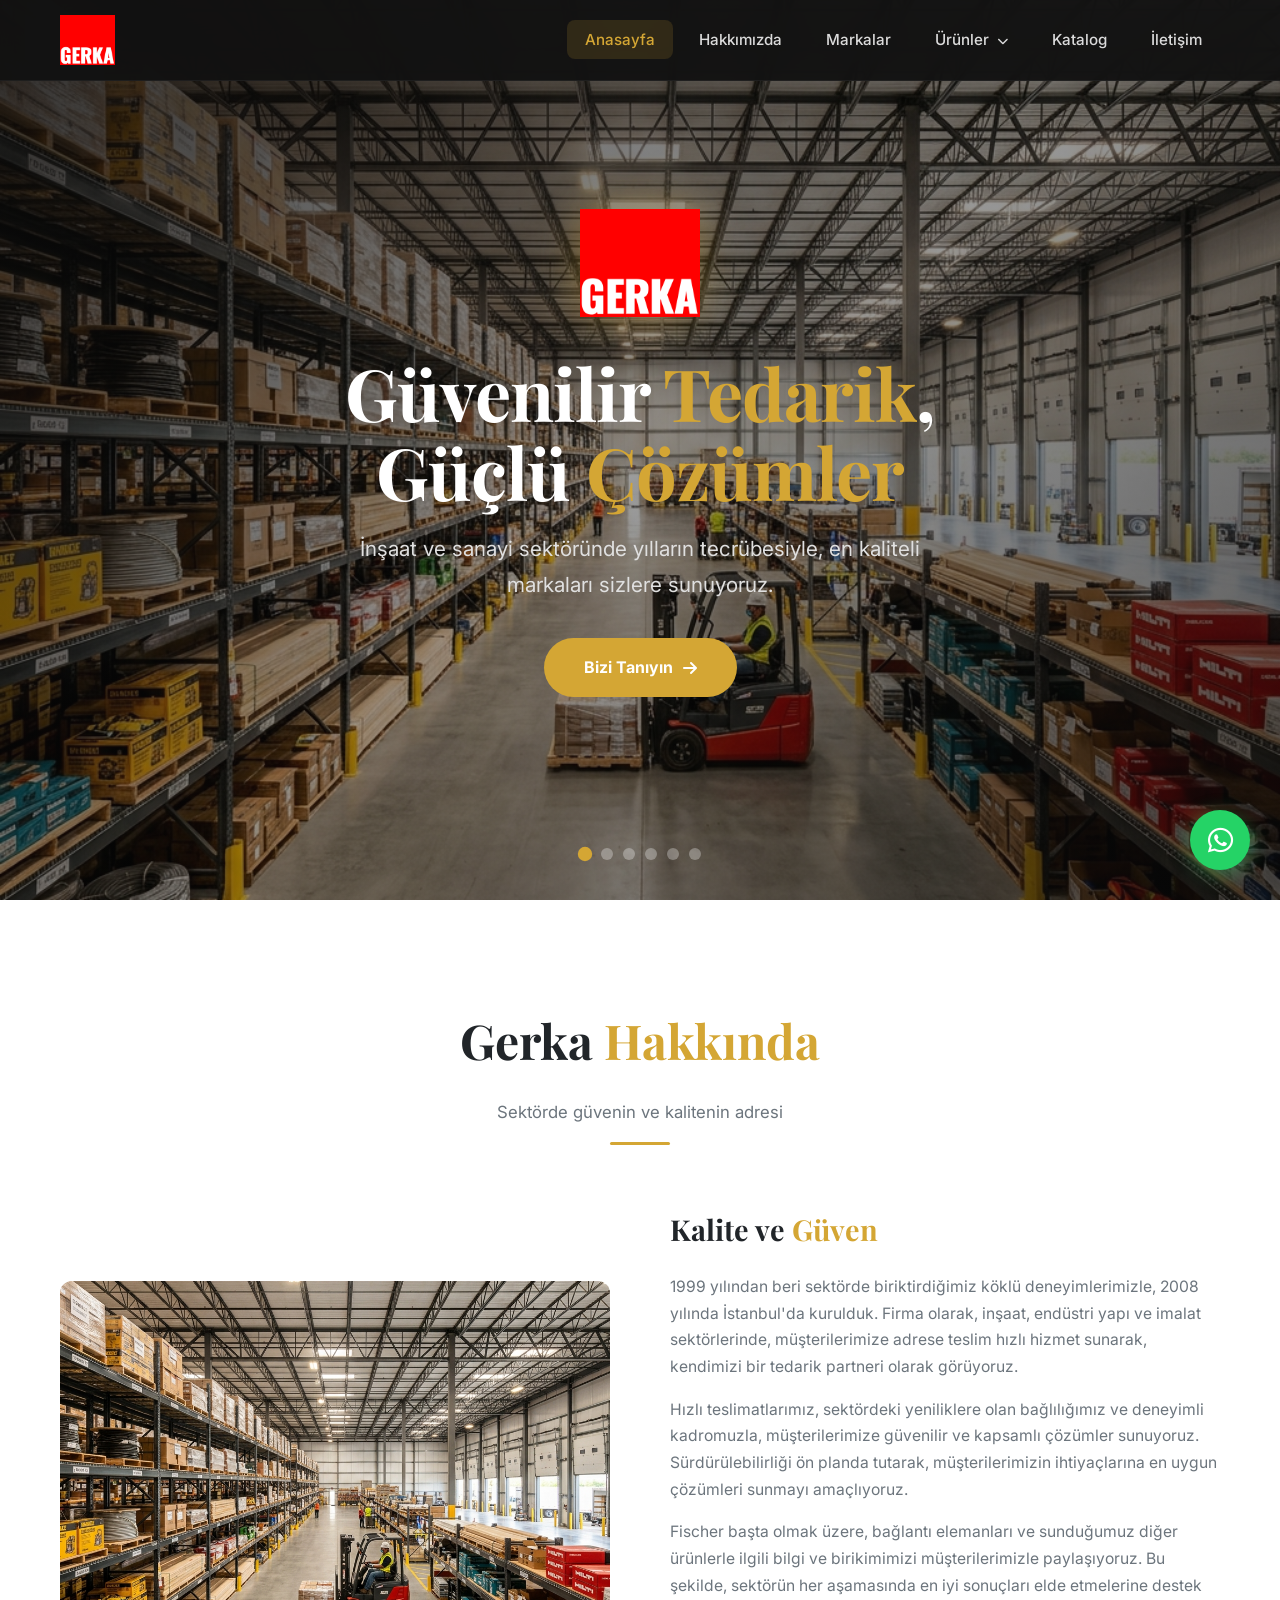
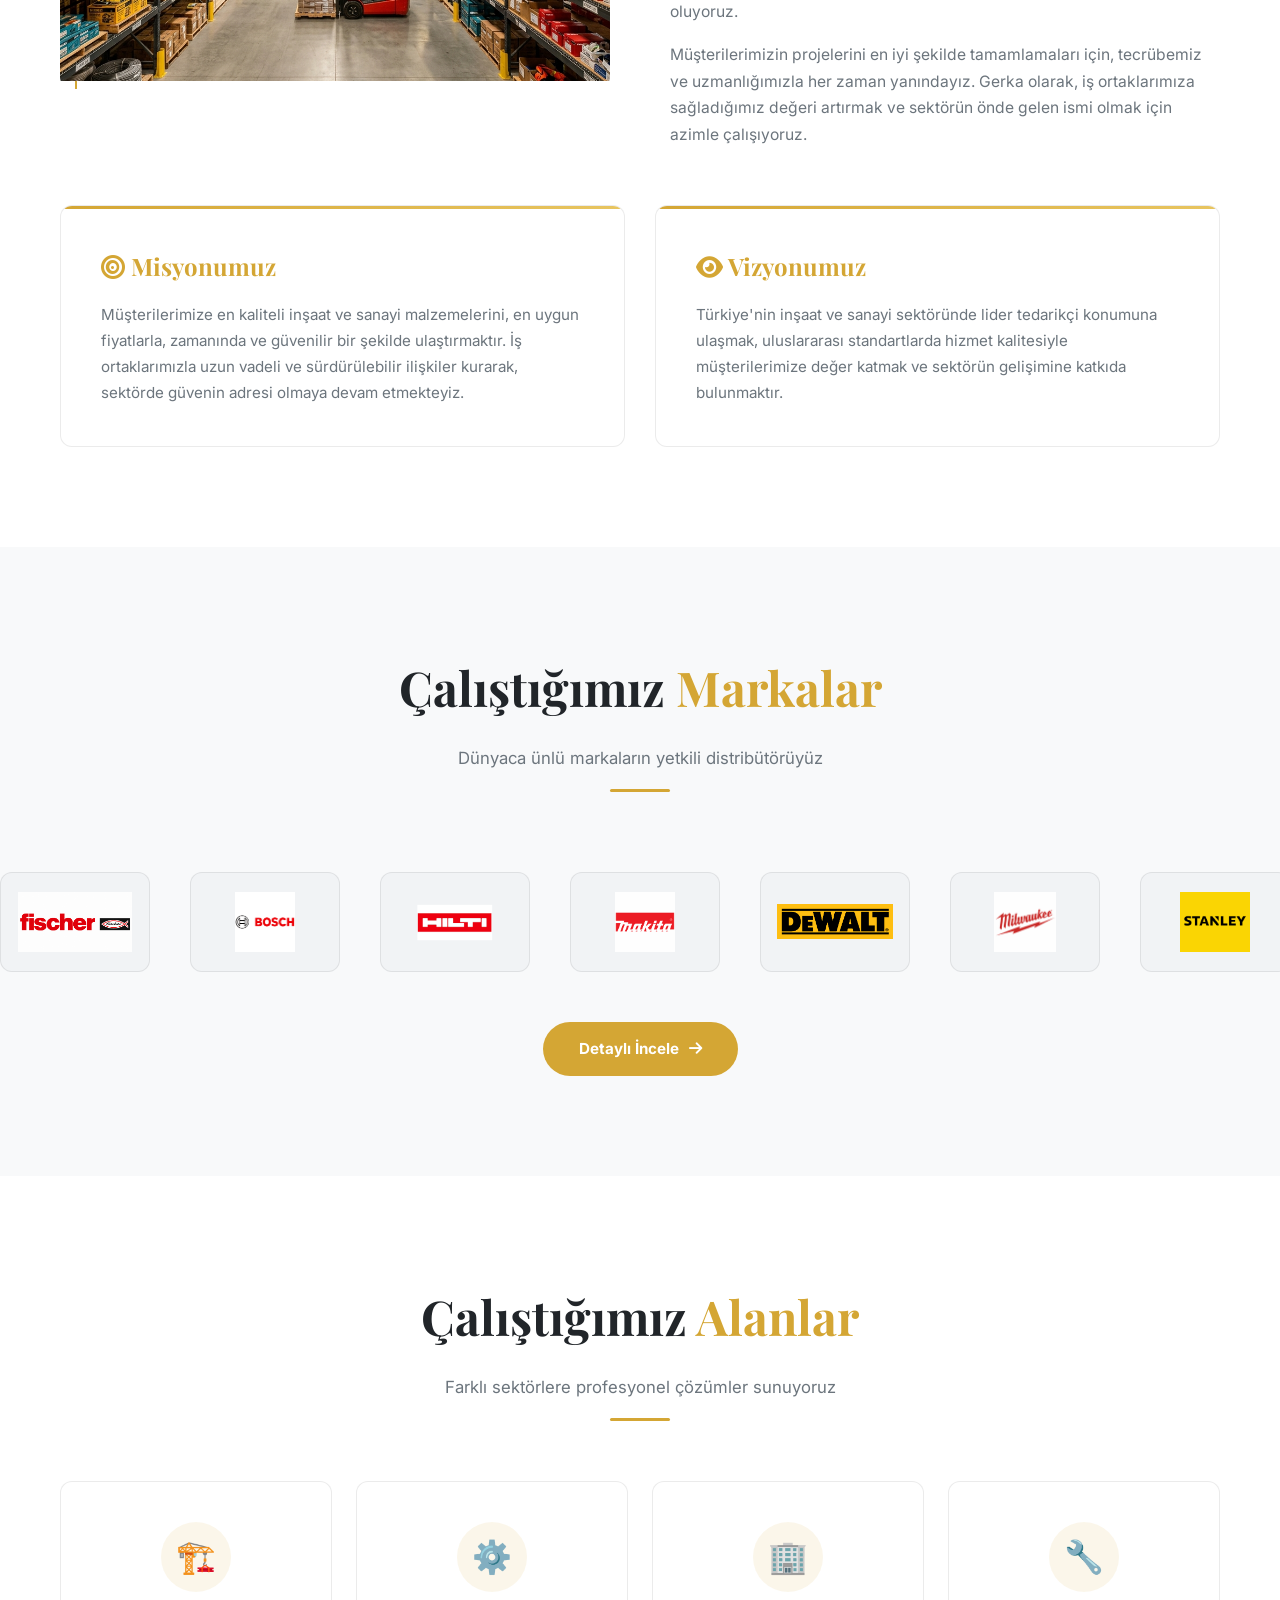
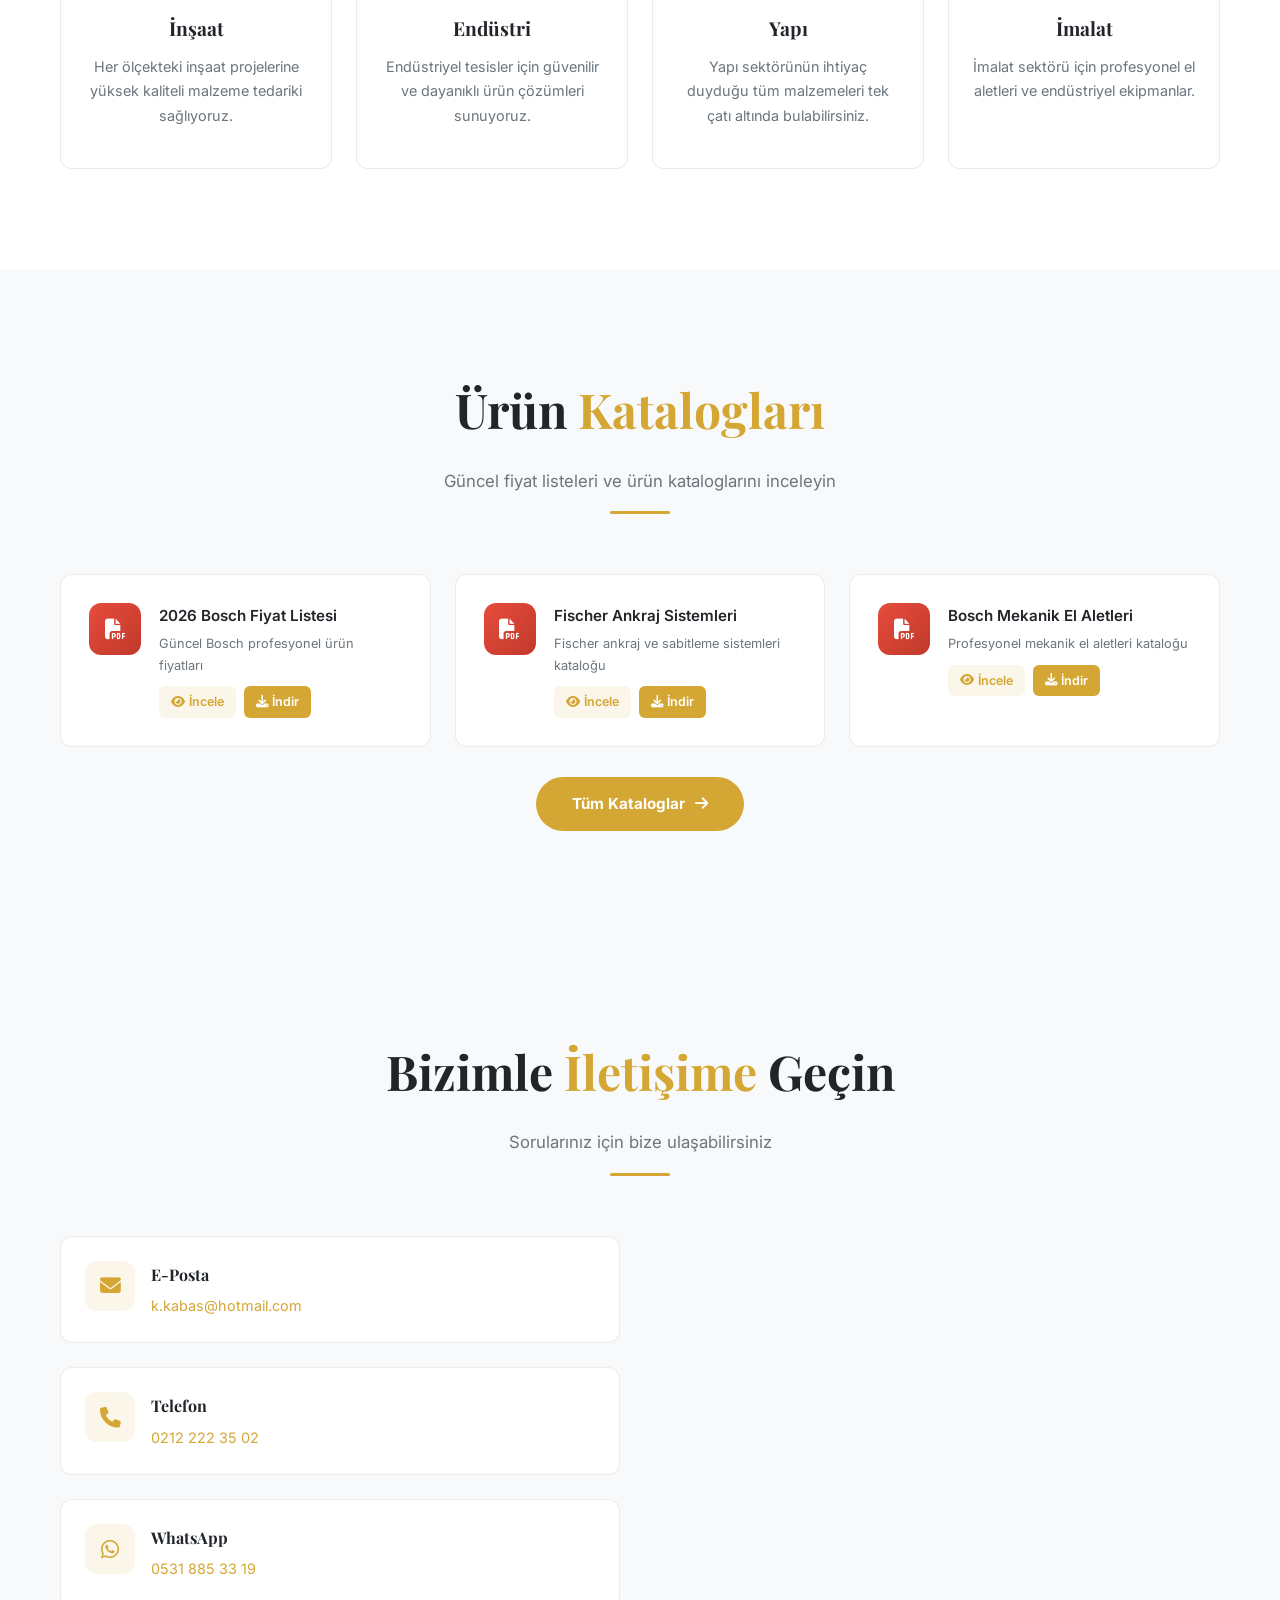
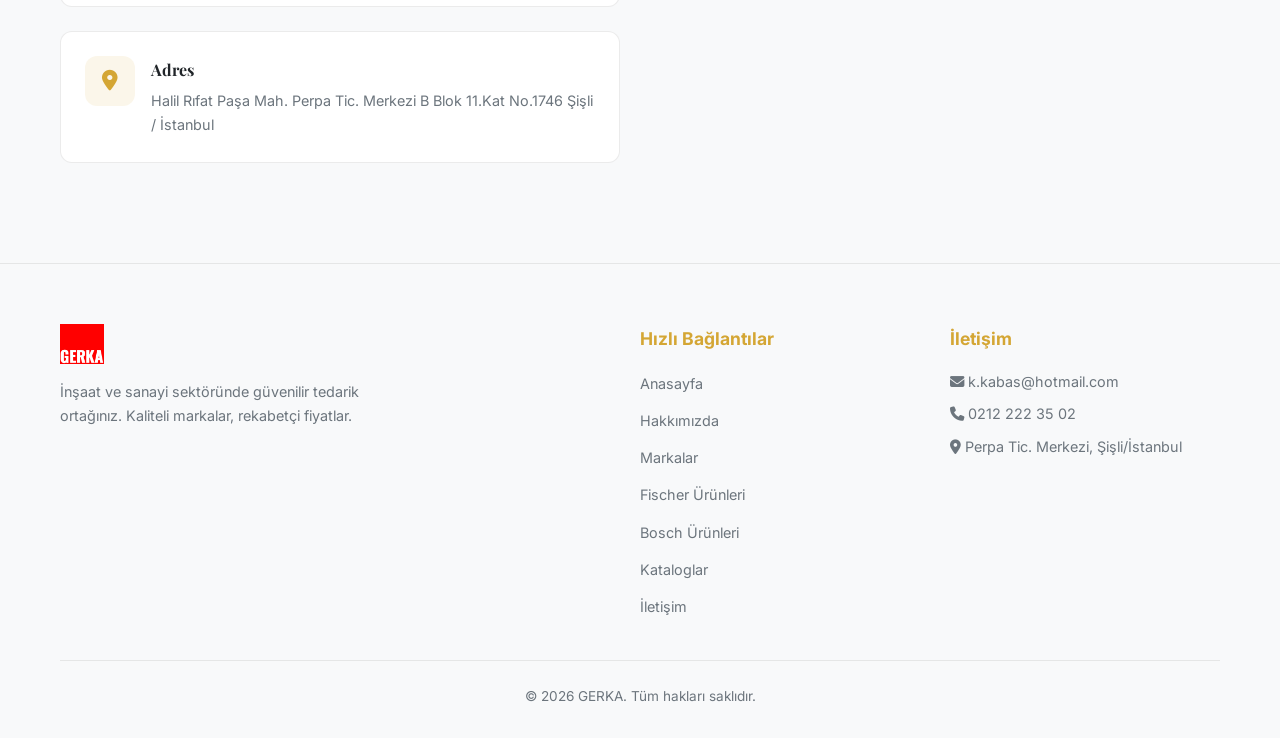
==== index.html @ c0af2229 "Katalog sayfasi, navbar katalog linki, mobil dropdown fix, preloader kirmizi yazi" ====
<!DOCTYPE html>
<html lang="tr">
<head>
  <meta charset="UTF-8">
  <meta name="viewport" content="width=device-width, initial-scale=1.0">
  <meta name="description" content="GERKA - İnşaat ve sanayi sektöründe güvenilir tedarik ve güçlü çözümler. Fischer, Bosch, Hilti ve daha fazla markanın yetkili distribütörü.">
  <meta name="keywords" content="Gerka, inşaat malzemeleri, Fischer, Bosch, endüstriyel ürünler, toptan ticaret, İstanbul">
  <title>GERKA | Güvenilir Tedarik, Güçlü Çözümler</title>
  <link rel="icon" href="img/gerka_logo.png" type="image/png">
  <link rel="apple-touch-icon" href="img/gerka_logo.png">
  <link rel="stylesheet" href="css/style.css">
  <link rel="stylesheet" href="https://cdnjs.cloudflare.com/ajax/libs/font-awesome/6.5.0/css/all.min.css">
  <script>
    if (history.scrollRestoration) {
      history.scrollRestoration = 'manual';
    }
    window.scrollTo(0, 0);
  </script>
</head>
<body>

  <!-- Preloader -->
  <div class="preloader" id="preloader">
    <div class="preloader-content">
      <img src="img/gerka_logo.png" alt="Gerka Logo" class="preloader-logo">
      <div class="preloader-text">Yükleniyor...</div>
      <div class="preloader-spinner"></div>
    </div>
  </div>
  <script>
    if (sessionStorage.getItem('skipPreloader') === 'true') {
      document.getElementById('preloader').style.display = 'none';
      sessionStorage.removeItem('skipPreloader');
    }
  </script>

  <!-- NAVBAR -->
  <nav class="navbar" id="navbar">
    <div class="container">
      <a href="index.html" class="navbar-logo">
        <img src="img/gerka_logo.png" alt="Gerka Logo">
      </a>
      <ul class="nav-links" id="navLinks">
        <li><a href="index.html" class="active">Anasayfa</a></li>
        <li><a href="#hakkimizda">Hakkımızda</a></li>
        <li><a href="markalar.html">Markalar</a></li>
        <li>
          <a href="#urunler">Ürünler <i class="fas fa-chevron-down" style="font-size:0.7rem;margin-left:4px"></i></a>
          <div class="dropdown-menu">
            <a href="fischer.html"><i class="fas fa-anchor"></i> Fischer Ürünleri</a>
            <a href="bosch.html"><i class="fas fa-tools"></i> Bosch Ürünleri</a>
          </div>
        </li>
        <li><a href="katalog.html">Katalog</a></li>
        <li><a href="#iletisim">İletişim</a></li>
      </ul>
      <div class="menu-toggle" id="menuToggle">
        <span></span><span></span><span></span>
      </div>
    </div>
  </nav>

  <!-- HERO SLIDER -->
  <section class="hero" id="hero">
    <div class="hero-slide active">
      <img src="img/anasayfa/anasayfa_1.png" alt="Gerka">
      <div class="hero-overlay"></div>
    </div>
    <div class="hero-slide">
      <img src="img/anasayfa/anasayfa_2.png" alt="Gerka">
      <div class="hero-overlay"></div>
    </div>
    <div class="hero-slide">
      <img src="img/anasayfa/anasayfa_3.png" alt="Gerka">
      <div class="hero-overlay"></div>
    </div>
    <div class="hero-slide">
      <img src="img/anasayfa/anasayfa_4.jpg" alt="Gerka">
      <div class="hero-overlay"></div>
    </div>
    <div class="hero-slide">
      <img src="img/anasayfa/anasayda_5.png" alt="Gerka">
      <div class="hero-overlay"></div>
    </div>
    <div class="hero-slide">
      <img src="img/anasayfa/anasayfa_6.jpg" alt="Gerka">
      <div class="hero-overlay"></div>
    </div>
    <div class="hero-content">
      <img src="img/gerka_logo.png" alt="Gerka Logo" class="hero-logo">
      <h1>Güvenilir <span>Tedarik</span>,<br>Güçlü <span>Çözümler</span></h1>
      <p>İnşaat ve sanayi sektöründe yılların tecrübesiyle, en kaliteli markaları sizlere sunuyoruz.</p>
      <a href="#hakkimizda" class="hero-btn">Bizi Tanıyın <i class="fas fa-arrow-right"></i></a>
    </div>
    <div class="hero-indicators">
      <span class="active" data-slide="0"></span>
      <span data-slide="1"></span>
      <span data-slide="2"></span>
      <span data-slide="3"></span>
      <span data-slide="4"></span>
      <span data-slide="5"></span>
    </div>
  </section>

  <!-- HAKKIMIZDA -->
  <section class="section" id="hakkimizda">
    <div class="container">
      <div class="section-header fade-in">
        <h2>Gerka <span>Hakkında</span></h2>
        <p>Sektörde güvenin ve kalitenin adresi</p>
        <div class="section-line"></div>
      </div>
      <div class="about-grid">
        <div class="about-img fade-in">
          <img src="img/anasayfa/anasayfa_1.png" alt="Gerka Hakkında">
        </div>
        <div class="about-text fade-in">
          <h3>Kalite ve <span>Güven</span></h3>
          <p>1999 yılından beri sektörde biriktirdiğimiz köklü deneyimlerimizle, 2008 yılında İstanbul'da kurulduk. Firma olarak, inşaat, endüstri yapı ve imalat sektörlerinde, müşterilerimize adrese teslim hızlı hizmet sunarak, kendimizi bir tedarik partneri olarak görüyoruz.</p>
          <p>Hızlı teslimatlarımız, sektördeki yeniliklere olan bağlılığımız ve deneyimli kadromuzla, müşterilerimize güvenilir ve kapsamlı çözümler sunuyoruz. Sürdürülebilirliği ön planda tutarak, müşterilerimizin ihtiyaçlarına en uygun çözümleri sunmayı amaçlıyoruz.</p>
          <p>Fischer başta olmak üzere, bağlantı elemanları ve sunduğumuz diğer ürünlerle ilgili bilgi ve birikimimizi müşterilerimizle paylaşıyoruz. Bu şekilde, sektörün her aşamasında en iyi sonuçları elde etmelerine destek oluyoruz.</p>
          <p>Müşterilerimizin projelerini en iyi şekilde tamamlamaları için, tecrübemiz ve uzmanlığımızla her zaman yanındayız. Gerka olarak, iş ortaklarımıza sağladığımız değeri artırmak ve sektörün önde gelen ismi olmak için azimle çalışıyoruz.</p>
        </div>
      </div>


      <!-- MİSYON VİZYON -->
      <div class="mv-grid">
        <div class="mv-card fade-in">
          <h3><i class="fas fa-bullseye"></i> Misyonumuz</h3>
          <p>Müşterilerimize en kaliteli inşaat ve sanayi malzemelerini, en uygun fiyatlarla, zamanında ve güvenilir bir şekilde ulaştırmaktır. İş ortaklarımızla uzun vadeli ve sürdürülebilir ilişkiler kurarak, sektörde güvenin adresi olmaya devam etmekteyiz.</p>
        </div>
        <div class="mv-card fade-in">
          <h3><i class="fas fa-eye"></i> Vizyonumuz</h3>
          <p>Türkiye'nin inşaat ve sanayi sektöründe lider tedarikçi konumuna ulaşmak, uluslararası standartlarda hizmet kalitesiyle müşterilerimize değer katmak ve sektörün gelişimine katkıda bulunmaktır.</p>
        </div>
      </div>
    </div>
  </section>

  <!-- MARKALAR -->
  <section class="section brands-section" id="markalar">
    <div class="container">
      <div class="section-header fade-in">
        <h2>Çalıştığımız <span>Markalar</span></h2>
        <p>Dünyaca ünlü markaların yetkili distribütörüyüz</p>
        <div class="section-line"></div>
      </div>
    </div>
    <div class="brands-track-wrapper">
      <div class="brands-track" id="brandsTrack">
        <!-- Logos duplicated for infinite scroll -->
        <div class="brand-item"><img src="img/markalar/Fischer.png" alt="Fischer"></div>
        <div class="brand-item"><img src="img/markalar/bosch.png" alt="Bosch"></div>
        <div class="brand-item"><img src="img/markalar/Hıltı.png" alt="Hilti"></div>
        <div class="brand-item"><img src="img/markalar/Makita.png" alt="Makita"></div>
        <div class="brand-item"><img src="img/markalar/Dewalt.png" alt="DeWalt"></div>
        <div class="brand-item"><img src="img/markalar/Milwaukee.png" alt="Milwaukee"></div>
        <div class="brand-item"><img src="img/markalar/Stanley.png" alt="Stanley"></div>
        <div class="brand-item"><img src="img/markalar/3M.png" alt="3M"></div>
        <div class="brand-item"><img src="img/markalar/Sika.png" alt="Sika"></div>
        <div class="brand-item"><img src="img/markalar/Magmaweld.png" alt="Magmaweld"></div>
        <div class="brand-item"><img src="img/markalar/Izeltas.png" alt="İzeltaş"></div>
        <div class="brand-item"><img src="img/markalar/karbosan.png" alt="Karbosan"></div>
        <div class="brand-item"><img src="img/markalar/akçalı.png" alt="Akçalı"></div>
        <div class="brand-item"><img src="img/markalar/beybi.png" alt="Beybi"></div>
        <div class="brand-item"><img src="img/markalar/askaynak.jpg" alt="Askaynak"></div>
        <div class="brand-item"><img src="img/markalar/geka.png" alt="Geka"></div>
        <div class="brand-item"><img src="img/markalar/Unı-t.png" alt="Uni-T"></div>
        <!-- Duplicate for seamless loop -->
        <div class="brand-item"><img src="img/markalar/Fischer.png" alt="Fischer"></div>
        <div class="brand-item"><img src="img/markalar/bosch.png" alt="Bosch"></div>
        <div class="brand-item"><img src="img/markalar/Hıltı.png" alt="Hilti"></div>
        <div class="brand-item"><img src="img/markalar/Makita.png" alt="Makita"></div>
        <div class="brand-item"><img src="img/markalar/Dewalt.png" alt="DeWalt"></div>
        <div class="brand-item"><img src="img/markalar/Milwaukee.png" alt="Milwaukee"></div>
        <div class="brand-item"><img src="img/markalar/Stanley.png" alt="Stanley"></div>
        <div class="brand-item"><img src="img/markalar/3M.png" alt="3M"></div>
        <div class="brand-item"><img src="img/markalar/Sika.png" alt="Sika"></div>
        <div class="brand-item"><img src="img/markalar/Magmaweld.png" alt="Magmaweld"></div>
        <div class="brand-item"><img src="img/markalar/Izeltas.png" alt="İzeltaş"></div>
        <div class="brand-item"><img src="img/markalar/karbosan.png" alt="Karbosan"></div>
        <div class="brand-item"><img src="img/markalar/akçalı.png" alt="Akçalı"></div>
        <div class="brand-item"><img src="img/markalar/beybi.png" alt="Beybi"></div>
        <div class="brand-item"><img src="img/markalar/askaynak.jpg" alt="Askaynak"></div>
        <div class="brand-item"><img src="img/markalar/geka.png" alt="Geka"></div>
        <div class="brand-item"><img src="img/markalar/Unı-t.png" alt="Uni-T"></div>
      </div>
    </div>
    <div class="container" style="text-align:center;">
      <a href="markalar.html" class="btn-primary">Detaylı İncele <i class="fas fa-arrow-right"></i></a>
    </div>
  </section>

  <!-- ÇALIŞTIĞIMIZ ALANLAR -->
  <section class="section" id="alanlar">
    <div class="container">
      <div class="section-header fade-in">
        <h2>Çalıştığımız <span>Alanlar</span></h2>
        <p>Farklı sektörlere profesyonel çözümler sunuyoruz</p>
        <div class="section-line"></div>
      </div>
      <div class="areas-grid">
        <div class="area-card fade-in">
          <div class="icon">🏗️</div>
          <h3>İnşaat</h3>
          <p>Her ölçekteki inşaat projelerine yüksek kaliteli malzeme tedariki sağlıyoruz.</p>
        </div>
        <div class="area-card fade-in">
          <div class="icon">⚙️</div>
          <h3>Endüstri</h3>
          <p>Endüstriyel tesisler için güvenilir ve dayanıklı ürün çözümleri sunuyoruz.</p>
        </div>
        <div class="area-card fade-in">
          <div class="icon">🏢</div>
          <h3>Yapı</h3>
          <p>Yapı sektörünün ihtiyaç duyduğu tüm malzemeleri tek çatı altında bulabilirsiniz.</p>
        </div>
        <div class="area-card fade-in">
          <div class="icon">🔧</div>
          <h3>İmalat</h3>
          <p>İmalat sektörü için profesyonel el aletleri ve endüstriyel ekipmanlar.</p>
        </div>
      </div>
    </div>
  </section>

  <!-- KATALOGLAR -->
  <section class="section brands-section" id="kataloglar">
    <div class="container">
      <div class="section-header fade-in">
        <h2>Ürün <span>Katalogları</span></h2>
        <p>Güncel fiyat listeleri ve ürün kataloglarını inceleyin</p>
        <div class="section-line"></div>
      </div>
      <div class="catalog-preview-grid">
        <div class="catalog-preview-card fade-in">
          <div class="catalog-preview-icon">
            <i class="fas fa-file-pdf"></i>
          </div>
          <div class="catalog-preview-info">
            <h4>2026 Bosch Fiyat Listesi</h4>
            <p>Güncel Bosch profesyonel ürün fiyatları</p>
            <div class="catalog-preview-actions">
              <a href="katalog/2026 Bosch Fiyat Listesi.pdf" target="_blank" class="cpv"><i class="fas fa-eye"></i> İncele</a>
              <a href="katalog/2026 Bosch Fiyat Listesi.pdf" download class="cpd"><i class="fas fa-download"></i> İndir</a>
            </div>
          </div>
        </div>
        <div class="catalog-preview-card fade-in">
          <div class="catalog-preview-icon">
            <i class="fas fa-file-pdf"></i>
          </div>
          <div class="catalog-preview-info">
            <h4>Fischer Ankraj Sistemleri</h4>
            <p>Fischer ankraj ve sabitleme sistemleri kataloğu</p>
            <div class="catalog-preview-actions">
              <a href="katalog/Fischer Ankraj Sistemleri Kataloğu 2023.pdf" target="_blank" class="cpv"><i class="fas fa-eye"></i> İncele</a>
              <a href="katalog/Fischer Ankraj Sistemleri Kataloğu 2023.pdf" download class="cpd"><i class="fas fa-download"></i> İndir</a>
            </div>
          </div>
        </div>
        <div class="catalog-preview-card fade-in">
          <div class="catalog-preview-icon">
            <i class="fas fa-file-pdf"></i>
          </div>
          <div class="catalog-preview-info">
            <h4>Bosch Mekanik El Aletleri</h4>
            <p>Profesyonel mekanik el aletleri kataloğu</p>
            <div class="catalog-preview-actions">
              <a href="katalog/Bosch Mekanik El Aletleri.pdf" target="_blank" class="cpv"><i class="fas fa-eye"></i> İncele</a>
              <a href="katalog/Bosch Mekanik El Aletleri.pdf" download class="cpd"><i class="fas fa-download"></i> İndir</a>
            </div>
          </div>
        </div>
      </div>
      <div style="text-align:center;">
        <a href="katalog.html" class="btn-primary">Tüm Kataloglar <i class="fas fa-arrow-right"></i></a>
      </div>
    </div>
  </section>

  <!-- İLETİŞİM -->
  <section class="section contact-section" id="iletisim">
    <div class="container">
      <div class="section-header fade-in">
        <h2>Bizimle <span>İletişime</span> Geçin</h2>
        <p>Sorularınız için bize ulaşabilirsiniz</p>
        <div class="section-line"></div>
      </div>
      <div class="contact-grid">
        <div class="contact-info fade-in">
          <div class="contact-card">
            <div class="icon"><i class="fas fa-envelope"></i></div>
            <div>
              <h4>E-Posta</h4>
              <p><a href="mailto:k.kabas@hotmail.com">k.kabas@hotmail.com</a></p>
            </div>
          </div>
          <div class="contact-card">
            <div class="icon"><i class="fas fa-phone"></i></div>
            <div>
              <h4>Telefon</h4>
              <p><a href="tel:02122223502">0212 222 35 02</a></p>
            </div>
          </div>
          <div class="contact-card">
            <div class="icon"><i class="fab fa-whatsapp"></i></div>
            <div>
              <h4>WhatsApp</h4>
              <p><a href="https://wa.me/905318853319" target="_blank">0531 885 33 19</a></p>
            </div>
          </div>
          <div class="contact-card">
            <div class="icon"><i class="fas fa-map-marker-alt"></i></div>
            <div>
              <h4>Adres</h4>
              <p>Halil Rıfat Paşa Mah. Perpa Tic. Merkezi B Blok 11.Kat No.1746 Şişli / İstanbul</p>
            </div>
          </div>
        </div>
        <div class="contact-map fade-in">
          <iframe src="https://www.google.com/maps/embed?pb=!1m18!1m12!1m3!1d3009.0!2d28.95!3d41.06!2m3!1f0!2f0!3f0!3m2!1i1024!2i768!4f13.1!3m3!1m2!1s0x0%3A0x0!2zNDHCsDAzJzM2LjAiTiAyOMKwNTcnMDAuMCJF!5e0!3m2!1str!2str!4v1" allowfullscreen loading="lazy"></iframe>
        </div>
      </div>
    </div>
  </section>

  <!-- FOOTER -->
  <footer class="footer">
    <div class="container">
      <div class="footer-grid">
        <div class="footer-brand">
          <a href="index.html" class="navbar-logo">
            <img src="img/gerka_logo.png" alt="Gerka Logo" style="height:40px">
          </a>
          <p>İnşaat ve sanayi sektöründe güvenilir tedarik ortağınız. Kaliteli markalar, rekabetçi fiyatlar.</p>
        </div>
        <div class="footer-links">
          <h4>Hızlı Bağlantılar</h4>
          <ul>
            <li><a href="index.html">Anasayfa</a></li>
            <li><a href="#hakkimizda">Hakkımızda</a></li>
            <li><a href="markalar.html">Markalar</a></li>
            <li><a href="fischer.html">Fischer Ürünleri</a></li>
            <li><a href="bosch.html">Bosch Ürünleri</a></li>
            <li><a href="katalog.html">Kataloglar</a></li>
            <li><a href="#iletisim">İletişim</a></li>
          </ul>
        </div>
        <div class="footer-contact">
          <h4>İletişim</h4>
          <p><i class="fas fa-envelope"></i> k.kabas@hotmail.com</p>
          <p><i class="fas fa-phone"></i> 0212 222 35 02</p>
          <p><i class="fas fa-map-marker-alt"></i> Perpa Tic. Merkezi, Şişli/İstanbul</p>
        </div>
      </div>
      <div class="footer-bottom">
        <p>&copy; 2026 GERKA. Tüm hakları saklıdır.</p>
      </div>
    </div>
  </footer>

  <!-- WhatsApp Chat Widget -->
  <div class="wa-chat-popup" id="waChatPopup">
    <div class="wa-chat-header">
      <img src="img/gerka_logo.png" alt="Gerka" class="wa-avatar">
      <div class="wa-chat-header-info">
        <h4>Gerka Bağlantı Sistemleri</h4>
        <p>Genellikle hızlı yanıt verir</p>
      </div>
      <button class="wa-chat-close" id="waChatClose"><i class="fas fa-times"></i></button>
    </div>
    <div class="wa-chat-body">
      <div class="wa-chat-bubble">
        Merhaba! 👋 Gerka Bağlantı Sistemleri'ne hoş geldiniz. Size nasıl yardımcı olabiliriz?
        <span class="wa-chat-time">Şimdi</span>
      </div>
    </div>
    <div class="wa-chat-footer">
      <input type="text" class="wa-chat-input" id="waChatInput" placeholder="Mesajınızı yazın...">
      <button class="wa-chat-send" id="waChatSend"><i class="fas fa-paper-plane"></i></button>
    </div>
  </div>
  <button class="whatsapp-btn" id="waToggle" title="WhatsApp ile İletişim">
    <i class="fab fa-whatsapp"></i>
  </button>

  <!-- Scroll Top -->
  <button class="scroll-top" id="scrollTop" title="Yukarı Çık">
    <i class="fas fa-chevron-up"></i>
  </button>

  <script>
    // Navbar scroll effect
    const navbar = document.getElementById('navbar');
    window.addEventListener('scroll', () => {
      navbar.classList.toggle('scrolled', window.scrollY > 50);
    });

    // Mobile menu
    const menuToggle = document.getElementById('menuToggle');
    const navLinks = document.getElementById('navLinks');
    menuToggle.addEventListener('click', () => {
      menuToggle.classList.toggle('active');
      navLinks.classList.toggle('active');
    });

    // Mobile dropdown toggle
    const dropdownParent = document.querySelector('.nav-links > li > a + .dropdown-menu')?.parentElement;
    if (dropdownParent) {
      const dropdownToggle = dropdownParent.querySelector(':scope > a');
      dropdownToggle.addEventListener('click', (e) => {
        if (window.innerWidth <= 768) {
          e.preventDefault();
          dropdownParent.classList.toggle('dropdown-open');
        }
      });
    }

    // Close menu on link click (except dropdown toggle)
    navLinks.querySelectorAll('a').forEach(link => {
      link.addEventListener('click', () => {
        const isDropdownToggle = link.nextElementSibling?.classList.contains('dropdown-menu');
        if (!isDropdownToggle || window.innerWidth > 768) {
          menuToggle.classList.remove('active');
          navLinks.classList.remove('active');
          if (dropdownParent) dropdownParent.classList.remove('dropdown-open');
        }
      });
    });

    // Hero slider
    const slides = document.querySelectorAll('.hero-slide');
    const indicators = document.querySelectorAll('.hero-indicators span');
    let currentSlide = 0;
    function goToSlide(n) {
      slides[currentSlide].classList.remove('active');
      indicators[currentSlide].classList.remove('active');
      currentSlide = n;
      slides[currentSlide].classList.add('active');
      indicators[currentSlide].classList.add('active');
    }
    indicators.forEach(ind => {
      ind.addEventListener('click', () => goToSlide(parseInt(ind.dataset.slide)));
    });
    setInterval(() => goToSlide((currentSlide + 1) % slides.length), 5000);

    // Scroll to top
    const scrollTopBtn = document.getElementById('scrollTop');
    window.addEventListener('scroll', () => {
      scrollTopBtn.classList.toggle('visible', window.scrollY > 400);
    });
    scrollTopBtn.addEventListener('click', () => {
      window.scrollTo({ top: 0, behavior: 'smooth' });
    });

    // Fade-in animation on scroll
    const fadeEls = document.querySelectorAll('.fade-in');
    const observer = new IntersectionObserver((entries) => {
      entries.forEach(entry => {
        if (entry.isIntersecting) {
          entry.target.classList.add('visible');
        }
      });
    }, { threshold: 0.1 });
    fadeEls.forEach(el => observer.observe(el));

    // ScrollSpy for Navbar
    const sections = document.querySelectorAll('section[id], .hero[id]');
    const navItems = document.querySelectorAll('.nav-links > li > a');

    window.addEventListener('scroll', () => {
      let current = '';
      const scrollY = window.pageYOffset;
      
      sections.forEach(section => {
        const sectionHeight = section.offsetHeight;
        const sectionTop = section.offsetTop - 120; // offset for navbar
        if (scrollY >= sectionTop && scrollY < sectionTop + sectionHeight) {
          current = section.getAttribute('id');
        }
      });

      // Special case for top of page
      if (scrollY < 200) current = 'hero';

      navItems.forEach(a => {
        a.classList.remove('active');
        const href = a.getAttribute('href');
        // If the section is hero, highlight the index.html link
        if (href === '#' + current || (current === 'hero' && href === 'index.html')) {
          a.classList.add('active');
        }
      });
    });

    // Preloader
    if (document.getElementById('preloader').style.display !== 'none') {
      window.addEventListener('load', () => {
        setTimeout(() => {
          const preloader = document.getElementById('preloader');
          if (preloader) {
            preloader.classList.add('hidden');
            setTimeout(() => preloader.style.display = 'none', 500);
          }
        }, 1500);
      });
    }

    // Skip preloader on internal navigation
    document.querySelectorAll('a').forEach(link => {
      link.addEventListener('click', () => {
        const href = link.getAttribute('href');
        if (link.hostname === window.location.hostname && href && !href.startsWith('#') && !href.startsWith('tel:') && !href.startsWith('mailto:')) {
          sessionStorage.setItem('skipPreloader', 'true');
        }
      });
    });

    // WhatsApp Chat Widget
    const waToggle = document.getElementById('waToggle');
    const waChatPopup = document.getElementById('waChatPopup');
    const waChatClose = document.getElementById('waChatClose');
    const waChatInput = document.getElementById('waChatInput');
    const waChatSend = document.getElementById('waChatSend');

    waToggle.addEventListener('click', () => {
      waChatPopup.classList.toggle('active');
    });
    waChatClose.addEventListener('click', () => {
      waChatPopup.classList.remove('active');
    });

    function sendWhatsApp() {
      const msg = waChatInput.value.trim();
      const url = msg
        ? `https://wa.me/905318853319?text=${encodeURIComponent(msg)}`
        : 'https://wa.me/905318853319';
      window.open(url, '_blank');
    }
    waChatSend.addEventListener('click', sendWhatsApp);
    waChatInput.addEventListener('keypress', (e) => {
      if (e.key === 'Enter') sendWhatsApp();
    });
  </script>
</body>
</html>
---- css/style.css ----
@import url('https://fonts.googleapis.com/css2?family=Inter:wght@300;400;500;600;700;800;900&family=Playfair+Display:wght@600;700;800&display=swap');

:root {
  --primary: #d4a634;
  --primary-light: #e8c560;
  --primary-dark: #b8901c;
  --dark: #ffffff;
  --dark-2: #f8f9fa;
  --dark-3: #ffffff;
  --dark-4: #f1f3f5;
  --dark-5: #e9ecef;
  --text: #212529;
  --text-muted: #6c757d;
  --text-light: #495057;
  --white: #ffffff;
  --border: rgba(0,0,0,0.08);
  --shadow: 0 8px 32px rgba(0,0,0,0.06);
  --radius: 12px;
  --transition: all 0.3s cubic-bezier(0.4, 0, 0.2, 1);
}

* { margin: 0; padding: 0; box-sizing: border-box; }

html { scroll-behavior: smooth; scroll-padding-top: 80px; }

body {
  font-family: 'Inter', sans-serif;
  background: var(--dark);
  color: var(--text);
  line-height: 1.7;
  overflow-x: hidden;
}

h1, h2, h3, h4 { font-family: 'Playfair Display', serif; font-weight: 700; }

a { text-decoration: none; color: inherit; transition: var(--transition); }
img { max-width: 100%; height: auto; }
ul { list-style: none; }

.container { max-width: 1200px; margin: 0 auto; padding: 0 20px; }

/* ===== NAVBAR ===== */
.navbar {
  position: fixed; top: 0; left: 0; width: 100%; z-index: 1000;
  background: rgba(17, 17, 17, 0.95);
  backdrop-filter: blur(20px);
  border-bottom: 1px solid rgba(255,255,255,0.05);
  transition: var(--transition);
}
.navbar.scrolled { background: rgba(17, 17, 17, 1); box-shadow: var(--shadow); }
.navbar .container {
  display: flex; align-items: center; justify-content: space-between;
  height: 80px;
}
.navbar-logo img { height: 50px; }
.navbar-logo { display: flex; align-items: center; gap: 12px; font-weight: 700; font-size: 1.4rem; color: #ffffff; }
.navbar-logo span { color: var(--primary); font-family: 'Playfair Display', serif; letter-spacing: 2px; }

.nav-links { display: flex; align-items: center; gap: 8px; }
.nav-links > li { position: relative; }
.nav-links > li > a {
  padding: 10px 18px; border-radius: 8px; font-weight: 500; font-size: 0.95rem;
  color: rgba(255,255,255,0.85); transition: var(--transition); position: relative;
}
.nav-links > li > a:hover, .nav-links > li > a.active {
  color: var(--primary); background: rgba(212,166,52,0.15);
}

/* Dropdown */
.dropdown-menu {
  position: absolute; top: 100%; left: 0; min-width: 220px;
  background: #ffffff; border: 1px solid var(--border);
  border-radius: var(--radius); padding: 8px; opacity: 0;
  visibility: hidden; transform: translateY(10px);
  transition: var(--transition); box-shadow: 0 8px 32px rgba(0,0,0,0.1);
}
.nav-links > li:hover .dropdown-menu {
  opacity: 1; visibility: visible; transform: translateY(0);
}
.dropdown-menu a {
  display: block; padding: 10px 16px; border-radius: 8px;
  font-size: 0.9rem; color: #333333;
}
.dropdown-menu a:hover { background: rgba(212,166,52,0.1); color: var(--primary); }

/* Mobile Menu */
.menu-toggle { display: none; flex-direction: column; gap: 5px; cursor: pointer; padding: 8px; z-index: 1001; }
.menu-toggle span { width: 28px; height: 2px; background: #ffffff; transition: var(--transition); border-radius: 2px; }
.menu-toggle.active span:nth-child(1) { transform: rotate(45deg) translate(5px, 5px); }
.menu-toggle.active span:nth-child(2) { opacity: 0; }
.menu-toggle.active span:nth-child(3) { transform: rotate(-45deg) translate(5px, -5px); }

/* ===== HERO SLIDER ===== */
.hero {
  position: relative; height: 100vh; min-height: 600px; overflow: hidden;
}
.hero-slide {
  position: absolute; inset: 0; opacity: 0; transition: opacity 1s ease;
}
.hero-slide.active { opacity: 1; }
.hero-slide img {
  width: 100%; height: 100%; object-fit: cover;
}
.hero-overlay {
  position: absolute; inset: 0;
  background: linear-gradient(135deg, rgba(10,10,10,0.85) 0%, rgba(10,10,10,0.4) 50%, rgba(10,10,10,0.7) 100%);
}
.hero-content {
  position: absolute; inset: 0; display: flex; flex-direction: column;
  align-items: center; justify-content: center; text-align: center;
  padding: 0 20px; z-index: 2;
}
.hero-content h1 {
  font-size: clamp(2.5rem, 6vw, 4.5rem); line-height: 1.1;
  margin-bottom: 20px; letter-spacing: -1px; color: #ffffff;
}
.hero-content h1 span { color: var(--primary); }
.hero-content p {
  font-size: clamp(1rem, 2vw, 1.3rem); color: #e0e0e0;
  max-width: 600px; margin-bottom: 36px;
}
.hero-btn {
  display: inline-flex; align-items: center; gap: 10px;
  padding: 16px 40px; background: var(--primary); color: var(--dark);
  font-weight: 700; font-size: 1rem; border-radius: 50px;
  transition: var(--transition); border: none; cursor: pointer;
}
.hero-btn:hover { background: var(--primary-light); transform: translateY(-2px); box-shadow: 0 8px 24px rgba(212,166,52,0.3); }

/* Hero Logo */
.hero-logo {
  width: 120px; height: 120px; object-fit: contain;
  margin-bottom: 30px;
  animation: heroLogoFloat 3s ease-in-out infinite, heroLogoFadeIn 1.5s ease-out;
  filter: drop-shadow(0 0 20px rgba(212,166,52,0.4));
}
@keyframes heroLogoFloat {
  0%, 100% { transform: translateY(0) scale(1); filter: drop-shadow(0 0 20px rgba(212,166,52,0.4)); }
  50% { transform: translateY(-12px) scale(1.03); filter: drop-shadow(0 0 35px rgba(212,166,52,0.6)); }
}
@keyframes heroLogoFadeIn {
  0% { opacity: 0; transform: translateY(-30px) scale(0.7); }
  100% { opacity: 1; transform: translateY(0) scale(1); }
}

.hero-indicators {
  position: absolute; bottom: 40px; left: 50%; transform: translateX(-50%);
  display: flex; gap: 10px; z-index: 2;
}
.hero-indicators span {
  width: 12px; height: 12px; border-radius: 50%; background: rgba(255,255,255,0.3);
  cursor: pointer; transition: var(--transition);
}
.hero-indicators span.active { background: var(--primary); transform: scale(1.2); }

/* ===== SECTIONS ===== */
.section { padding: 100px 0; }
.section-header { text-align: center; margin-bottom: 60px; }
.section-header h2 {
  font-size: clamp(2rem, 4vw, 3rem); margin-bottom: 16px;
}
.section-header h2 span { color: var(--primary); }
.section-header p { color: var(--text-muted); max-width: 600px; margin: 0 auto; font-size: 1.05rem; }
.section-line {
  width: 60px; height: 3px; background: var(--primary);
  margin: 16px auto 0; border-radius: 2px;
}

/* About */
.about-grid { display: grid; grid-template-columns: 1fr 1fr; gap: 60px; align-items: center; }
.about-img { border-radius: var(--radius); overflow: hidden; position: relative; }
.about-img img { width: 100%; height: 400px; object-fit: cover; transition: transform 0.5s; }
.about-img:hover img { transform: scale(1.05); }
.about-img::after {
  content: ''; position: absolute; inset: 0;
  border: 2px solid var(--primary); border-radius: var(--radius);
  transform: translate(15px, 15px); z-index: -1;
}
.about-text h3 { font-size: 1.8rem; margin-bottom: 20px; }
.about-text h3 span { color: var(--primary); }
.about-text p { color: var(--text-muted); margin-bottom: 16px; font-size: 0.98rem; }

/* Mission Vision */
.mv-grid { display: grid; grid-template-columns: 1fr 1fr; gap: 30px; margin-top: 40px; }
.mv-card {
  background: var(--dark-3); border: 1px solid var(--border);
  border-radius: var(--radius); padding: 40px;
  transition: var(--transition); position: relative; overflow: hidden;
}
.mv-card::before {
  content: ''; position: absolute; top: 0; left: 0;
  width: 100%; height: 3px; background: linear-gradient(90deg, var(--primary), var(--primary-light));
}
.mv-card:hover { transform: translateY(-5px); border-color: rgba(212,166,52,0.2); }
.mv-card h3 { font-size: 1.5rem; margin-bottom: 16px; color: var(--primary); }
.mv-card p { color: var(--text-muted); font-size: 0.95rem; }

/* Brands Carousel */
.brands-section { background: var(--dark-2); }
.brands-track-wrapper { overflow: hidden; padding: 20px 0; }
.brands-track {
  display: flex; gap: 40px; animation: scrollBrands 30s linear infinite;
  width: max-content;
}
.brands-track:hover { animation-play-state: paused; }
.brand-item {
  flex-shrink: 0; width: 150px; height: 100px;
  background: var(--dark-4); border: 1px solid var(--border);
  border-radius: var(--radius); display: flex; align-items: center;
  justify-content: center; padding: 16px; transition: var(--transition);
}
.brand-item:hover { border-color: var(--primary); transform: scale(1.05); }
.brand-item img { max-width: 100%; max-height: 60px; object-fit: contain; transition: var(--transition); }
.brand-item:hover img { transform: scale(1.25); }

@keyframes scrollBrands {
  0% { transform: translateX(0); }
  100% { transform: translateX(-50%); }
}

.btn-primary {
  display: inline-flex; align-items: center; gap: 10px;
  padding: 14px 36px; background: var(--primary); color: var(--dark);
  font-weight: 700; font-size: 0.95rem; border-radius: 50px;
  transition: var(--transition); border: none; cursor: pointer; margin-top: 30px;
}
.btn-primary:hover { background: var(--primary-light); transform: translateY(-2px); }

/* Areas / Services */
.areas-grid { display: grid; grid-template-columns: repeat(4, 1fr); gap: 24px; }
.area-card {
  background: var(--dark-3); border: 1px solid var(--border);
  border-radius: var(--radius); padding: 40px 24px; text-align: center;
  transition: var(--transition); position: relative; overflow: hidden;
}
.area-card:hover { transform: translateY(-8px); border-color: var(--primary); }
.area-card .icon {
  width: 70px; height: 70px; border-radius: 50%;
  background: rgba(212,166,52,0.1); display: flex; align-items: center;
  justify-content: center; margin: 0 auto 20px; font-size: 2rem;
  transition: var(--transition);
}
.area-card:hover .icon { background: var(--primary); color: var(--dark); transform: scale(1.1); }
.area-card h3 { font-size: 1.2rem; margin-bottom: 10px; }
.area-card p { color: var(--text-muted); font-size: 0.9rem; }

/* Contact */
.contact-section { background: var(--dark-2); }
.contact-grid { display: grid; grid-template-columns: 1fr 1fr; gap: 40px; }
.contact-info { display: flex; flex-direction: column; gap: 24px; }
.contact-card {
  background: var(--dark-3); border: 1px solid var(--border);
  border-radius: var(--radius); padding: 24px; display: flex;
  align-items: flex-start; gap: 16px; transition: var(--transition);
}
.contact-card:hover { border-color: var(--primary); transform: translateX(5px); }
.contact-card .icon {
  width: 50px; height: 50px; border-radius: 12px; flex-shrink: 0;
  background: rgba(212,166,52,0.1); display: flex; align-items: center;
  justify-content: center; font-size: 1.3rem; color: var(--primary);
}
.contact-card h4 { font-size: 1rem; margin-bottom: 6px; }
.contact-card p { color: var(--text-muted); font-size: 0.9rem; }
.contact-card a { color: var(--primary); }
.contact-card a:hover { color: var(--primary-light); }
.contact-map { border-radius: var(--radius); overflow: hidden; min-height: 400px; }
.contact-map iframe { width: 100%; height: 100%; border: none; filter: grayscale(0.2) brightness(0.95); }

/* Footer */
.footer {
  background: var(--dark-2); border-top: 1px solid var(--border);
  padding: 60px 0 30px;
}
.footer-grid { display: grid; grid-template-columns: 2fr 1fr 1fr; gap: 40px; margin-bottom: 40px; }
.footer-brand p { color: var(--text-muted); margin-top: 16px; font-size: 0.9rem; max-width: 300px; }
.footer-links h4, .footer-contact h4 { font-size: 1.1rem; margin-bottom: 16px; color: var(--primary); font-family: 'Inter', sans-serif; }
.footer-links ul { display: flex; flex-direction: column; gap: 10px; }
.footer-links a { color: var(--text-muted); font-size: 0.9rem; }
.footer-links a:hover { color: var(--primary); padding-left: 5px; }
.footer-contact p { color: var(--text-muted); font-size: 0.9rem; margin-bottom: 8px; }
.footer-bottom {
  border-top: 1px solid var(--border); padding-top: 24px;
  text-align: center; color: var(--text-muted); font-size: 0.85rem;
}

/* WhatsApp Chat Widget */
.whatsapp-btn {
  position: fixed; bottom: 30px; right: 30px; z-index: 999;
  width: 60px; height: 60px; border-radius: 50%;
  background: #25D366; color: white; display: flex;
  align-items: center; justify-content: center; font-size: 1.8rem;
  box-shadow: 0 4px 20px rgba(37,211,102,0.4); transition: var(--transition);
  animation: whatsappPulse 2s infinite; cursor: pointer; border: none;
}
.whatsapp-btn:hover { transform: scale(1.1); }
@keyframes whatsappPulse {
  0%, 100% { box-shadow: 0 4px 20px rgba(37,211,102,0.4); }
  50% { box-shadow: 0 4px 30px rgba(37,211,102,0.6); }
}

/* Chat Popup */
.wa-chat-popup {
  position: fixed; bottom: 100px; right: 30px; z-index: 1000;
  width: 360px; border-radius: 16px; overflow: hidden;
  box-shadow: 0 12px 50px rgba(0,0,0,0.5);
  opacity: 0; visibility: hidden; transform: translateY(20px) scale(0.95);
  transition: all 0.3s cubic-bezier(0.4, 0, 0.2, 1);
}
.wa-chat-popup.active {
  opacity: 1; visibility: visible; transform: translateY(0) scale(1);
}

.wa-chat-header {
  background: #075E54; padding: 16px 20px;
  display: flex; align-items: center; gap: 14px;
}
.wa-chat-header .wa-avatar {
  width: 45px; height: 45px; border-radius: 50%;
  object-fit: contain; background: white; padding: 4px;
  flex-shrink: 0;
}
.wa-chat-header-info h4 {
  color: white; font-family: 'Inter', sans-serif;
  font-size: 1rem; font-weight: 600;
}
.wa-chat-header-info p {
  color: rgba(255,255,255,0.7); font-size: 0.8rem; margin-top: 2px;
}
.wa-chat-close {
  margin-left: auto; background: none; border: none;
  color: white; font-size: 1.2rem; cursor: pointer;
  opacity: 0.7; transition: var(--transition);
}
.wa-chat-close:hover { opacity: 1; }

.wa-chat-body {
  background: #ECE5DD; padding: 24px 20px; min-height: 120px;
  background-image: url("data:image/svg+xml,%3Csvg width='60' height='60' viewBox='0 0 60 60' xmlns='http://www.w3.org/2000/svg'%3E%3Cg fill='none' fill-rule='evenodd'%3E%3Cg fill='%23ccc' fill-opacity='0.08'%3E%3Cpath d='M36 34v-4h-2v4h-4v2h4v4h2v-4h4v-2h-4zm0-30V0h-2v4h-4v2h4v4h2V6h4V4h-4zM6 34v-4H4v4H0v2h4v4h2v-4h4v-2H6zM6 4V0H4v4H0v2h4v4h2V6h4V4H6z'/%3E%3C/g%3E%3C/g%3E%3C/svg%3E");
}
.wa-chat-bubble {
  background: white; padding: 12px 16px; border-radius: 0 12px 12px 12px;
  max-width: 85%; font-size: 0.9rem; color: #333;
  box-shadow: 0 1px 2px rgba(0,0,0,0.1); line-height: 1.5;
  position: relative;
}
.wa-chat-bubble::after {
  content: ''; position: absolute; top: 0; left: -8px;
  border-width: 0 8px 8px 0; border-style: solid;
  border-color: transparent white transparent transparent;
}
.wa-chat-time {
  display: block; text-align: right; font-size: 0.7rem;
  color: #999; margin-top: 4px;
}

.wa-chat-footer {
  background: #F0F0F0; padding: 12px 16px;
  display: flex; align-items: center; gap: 10px;
}
.wa-chat-input {
  flex: 1; padding: 10px 16px; border-radius: 24px;
  border: none; outline: none; font-size: 0.9rem;
  background: white; font-family: 'Inter', sans-serif;
}
.wa-chat-input::placeholder { color: #999; }
.wa-chat-send {
  width: 42px; height: 42px; border-radius: 50%;
  background: #25D366; color: white; border: none;
  display: flex; align-items: center; justify-content: center;
  font-size: 1.1rem; cursor: pointer; transition: var(--transition);
  flex-shrink: 0;
}
.wa-chat-send:hover { background: #1ea952; }

@media (max-width: 480px) {
  .wa-chat-popup { width: calc(100vw - 30px); right: 15px; bottom: 90px; }
}

.scroll-top {
  position: fixed; bottom: 30px; left: 30px; z-index: 999;
  width: 50px; height: 50px; border-radius: 50%;
  background: var(--dark-4); border: 1px solid var(--border);
  color: var(--primary); display: flex; align-items: center;
  justify-content: center; font-size: 1.2rem; cursor: pointer;
  transition: var(--transition); opacity: 0; visibility: hidden;
}
.scroll-top.visible { opacity: 1; visibility: visible; }
.scroll-top:hover { background: var(--primary); color: var(--dark); }

/* ===== PAGE HEADERS (Sub Pages) ===== */
.page-header {
  padding: 140px 0 60px; text-align: center;
  background: linear-gradient(135deg, var(--dark-2), var(--dark-3));
  border-bottom: 1px solid var(--border);
}
.page-header h1 { font-size: clamp(2rem, 4vw, 3rem); margin-bottom: 12px; }
.page-header h1 span { color: var(--primary); }
.page-header p { color: var(--text-muted); font-size: 1.05rem; }

/* Brands Page Grid */
.brands-grid { display: grid; grid-template-columns: repeat(auto-fill, minmax(200px, 1fr)); gap: 24px; }
.brand-grid-item {
  background: var(--dark-3); border: 1px solid var(--border);
  border-radius: var(--radius); padding: 30px; text-align: center;
  transition: var(--transition);
}
.brand-grid-item:hover { border-color: var(--primary); transform: translateY(-5px); }
.brand-grid-item img { max-height: 80px; margin-bottom: 16px; object-fit: contain; }
.brand-grid-item p { font-weight: 600; font-size: 0.95rem; }

/* Product Pages */
.product-card {
  background: var(--dark-3); border: 1px solid var(--border);
  border-radius: var(--radius); overflow: hidden; max-width: 400px;
  margin: 0 auto; transition: var(--transition);
}
.product-card:hover { transform: translateY(-5px); border-color: var(--primary); }
.product-card img { width: 100%; height: 280px; object-fit: cover; }
.product-card-body { padding: 24px; }
.product-card-body h3 { font-size: 1.3rem; margin-bottom: 10px; }
.product-card-body p { color: var(--text-muted); font-size: 0.95rem; }

/* Animations */
.fade-in { opacity: 0; transform: translateY(30px); transition: all 0.8s ease; }
.fade-in.visible { opacity: 1; transform: translateY(0); }

/* ===== RESPONSIVE ===== */
@media (max-width: 992px) {
  .about-grid { grid-template-columns: 1fr; gap: 30px; }
  .mv-grid { grid-template-columns: 1fr; }
  .areas-grid { grid-template-columns: 1fr 1fr; }
  .contact-grid { grid-template-columns: 1fr; }
  .footer-grid { grid-template-columns: 1fr; }
}

@media (max-width: 768px) {
  .menu-toggle { display: flex; }
  .nav-links {
    position: fixed; top: 0; right: -100%; width: 80%; height: 100vh;
    background: rgba(17, 17, 17, 0.98); backdrop-filter: blur(20px);
    flex-direction: column; padding: 100px 30px 30px;
    transition: var(--transition); gap: 4px; align-items: flex-start;
    box-shadow: -10px 0 40px rgba(0,0,0,0.5);
  }
  .nav-links.active { right: 0; }
  .nav-links > li { width: 100%; }
  .nav-links > li > a {
    display: block; padding: 14px 16px;
    color: rgba(255,255,255,0.85); background: transparent;
  }
  .nav-links > li > a:hover, .nav-links > li > a.active {
    color: var(--primary); background: rgba(212,166,52,0.1);
  }
  .dropdown-menu {
    position: static; opacity: 1; visibility: visible; transform: none;
    background: rgba(255,255,255,0.05); margin-top: 4px; display: none;
    border: 1px solid rgba(255,255,255,0.08); box-shadow: none;
  }
  .dropdown-menu a { color: rgba(255,255,255,0.75); }
  .dropdown-menu a:hover, .dropdown-menu a.active { color: var(--primary); background: rgba(212,166,52,0.1); }
  .nav-links > li.dropdown-open .dropdown-menu { display: block; }
  .areas-grid { grid-template-columns: 1fr; }
  .hero-content h1 { font-size: 2rem; }
  .brand-item { width: 120px; height: 80px; }
}

/* Preloader */
.preloader {
  position: fixed;
  top: 0;
  left: 0;
  width: 100%;
  height: 100%;
  background: var(--dark);
  z-index: 999999;
  display: flex;
  justify-content: center;
  align-items: center;
  transition: opacity 0.5s ease, visibility 0.5s ease;
}
.preloader.hidden {
  opacity: 0;
  visibility: hidden;
}
.preloader-content {
  text-align: center;
  display: flex;
  flex-direction: column;
  align-items: center;
}
.preloader-logo {
  width: 250px;
  max-width: 80%;
  animation: pulseLogo 1.5s infinite ease-in-out;
  margin-bottom: 30px;
  filter: drop-shadow(0 0 20px rgba(212,166,52,0.4));
}
.preloader-text {
  font-size: 1.2rem;
  color: #e74c3c;
  font-family: 'Inter', sans-serif;
  font-weight: 600;
  letter-spacing: 2px;
  animation: blinkText 1.5s infinite ease-in-out;
}
@keyframes pulseLogo {
  0% { transform: scale(1); opacity: 0.8; }
  50% { transform: scale(1.05); opacity: 1; filter: drop-shadow(0 0 30px rgba(212,166,52,0.6)); }
  100% { transform: scale(1); opacity: 0.8; }
}
@keyframes blinkText {
  0% { opacity: 0.4; }
  50% { opacity: 1; }
  100% { opacity: 0.4; }
}
.preloader-spinner {
  width: 40px;
  height: 40px;
  border: 4px solid rgba(212,166,52,0.2);
  border-top-color: var(--primary);
  border-radius: 50%;
  animation: spinSpinner 1s linear infinite;
  margin-top: 15px;
}
@keyframes spinSpinner {
  0% { transform: rotate(0deg); }
  100% { transform: rotate(360deg); }
}

/* ===== CATALOG PAGE ===== */
.catalog-grid {
  display: grid;
  grid-template-columns: repeat(3, 1fr);
  gap: 30px;
}

.catalog-card {
  background: var(--dark-3);
  border: 1px solid var(--border);
  border-radius: var(--radius);
  overflow: hidden;
  transition: var(--transition);
  position: relative;
  display: flex;
  flex-direction: column;
}
.catalog-card:hover {
  transform: translateY(-8px);
  border-color: var(--primary);
  box-shadow: 0 20px 50px rgba(212, 166, 52, 0.12);
}

.catalog-card-icon {
  position: absolute;
  top: 20px;
  left: 20px;
  width: 48px;
  height: 48px;
  border-radius: 12px;
  background: linear-gradient(135deg, #e74c3c, #c0392b);
  display: flex;
  align-items: center;
  justify-content: center;
  font-size: 1.3rem;
  color: #fff;
  z-index: 2;
  box-shadow: 0 4px 12px rgba(231, 76, 60, 0.3);
}

.catalog-card-badge {
  position: absolute;
  top: 20px;
  right: 20px;
  background: var(--primary);
  color: #111;
  font-size: 0.75rem;
  font-weight: 700;
  padding: 4px 14px;
  border-radius: 20px;
  z-index: 2;
  font-family: 'Inter', sans-serif;
  letter-spacing: 0.5px;
}

.catalog-card-body {
  padding: 80px 28px 28px;
  flex: 1;
}

.catalog-card-brand {
  width: 56px;
  height: 56px;
  border-radius: 12px;
  background: var(--dark-4);
  display: flex;
  align-items: center;
  justify-content: center;
  margin-bottom: 18px;
  padding: 8px;
  border: 1px solid var(--border);
}

.catalog-brand-logo {
  max-width: 100%;
  max-height: 36px;
  object-fit: contain;
}

.catalog-card-body h3 {
  font-size: 1.15rem;
  margin-bottom: 10px;
  line-height: 1.4;
  font-family: 'Inter', sans-serif;
  font-weight: 700;
}

.catalog-card-body p {
  color: var(--text-muted);
  font-size: 0.9rem;
  line-height: 1.6;
  margin-bottom: 16px;
}

.catalog-card-meta {
  display: flex;
  gap: 16px;
  flex-wrap: wrap;
}
.catalog-card-meta span {
  display: inline-flex;
  align-items: center;
  gap: 6px;
  font-size: 0.8rem;
  color: var(--text-muted);
  background: var(--dark-4);
  padding: 4px 12px;
  border-radius: 6px;
  font-family: 'Inter', sans-serif;
}
.catalog-card-meta span i {
  color: var(--primary);
  font-size: 0.75rem;
}

.catalog-card-actions {
  display: flex;
  border-top: 1px solid var(--border);
}

.catalog-btn {
  flex: 1;
  display: flex;
  align-items: center;
  justify-content: center;
  gap: 8px;
  padding: 16px;
  font-size: 0.9rem;
  font-weight: 600;
  font-family: 'Inter', sans-serif;
  transition: var(--transition);
  cursor: pointer;
  border: none;
  text-decoration: none;
}

.catalog-btn-view {
  background: transparent;
  color: var(--primary);
}
.catalog-btn-view:hover {
  background: rgba(212, 166, 52, 0.1);
  color: var(--primary-dark);
}

.catalog-btn-download {
  background: var(--primary);
  color: #111;
}
.catalog-btn-download:hover {
  background: var(--primary-light);
}

.catalog-btn-view + .catalog-btn-download {
  border-left: 1px solid var(--border);
}

/* Catalog CTA */
.catalog-cta {
  margin-top: 60px;
}
.catalog-cta-inner {
  background: linear-gradient(135deg, #075E54, #128C7E);
  border-radius: var(--radius);
  padding: 40px;
  display: flex;
  align-items: center;
  gap: 24px;
  color: #fff;
}
.catalog-cta-inner > i {
  font-size: 3rem;
  opacity: 0.3;
  flex-shrink: 0;
}
.catalog-cta-inner div {
  flex: 1;
}
.catalog-cta-inner h3 {
  font-size: 1.3rem;
  margin-bottom: 8px;
  font-family: 'Inter', sans-serif;
  font-weight: 700;
  color: #fff;
}
.catalog-cta-inner p {
  font-size: 0.95rem;
  opacity: 0.85;
  line-height: 1.6;
  color: rgba(255, 255, 255, 0.85);
}
.catalog-cta-inner .btn-primary {
  white-space: nowrap;
  flex-shrink: 0;
  margin-top: 0;
  background: #fff;
  color: #075E54;
}
.catalog-cta-inner .btn-primary:hover {
  background: #f0f0f0;
  transform: translateY(-2px);
}

/* Index Catalog Preview Section */
.catalog-preview-grid {
  display: grid;
  grid-template-columns: repeat(3, 1fr);
  gap: 24px;
}
.catalog-preview-card {
  background: var(--dark-3);
  border: 1px solid var(--border);
  border-radius: var(--radius);
  padding: 28px;
  display: flex;
  align-items: flex-start;
  gap: 18px;
  transition: var(--transition);
}
.catalog-preview-card:hover {
  border-color: var(--primary);
  transform: translateY(-4px);
  box-shadow: 0 12px 30px rgba(212, 166, 52, 0.08);
}
.catalog-preview-icon {
  width: 52px;
  height: 52px;
  border-radius: 12px;
  background: linear-gradient(135deg, #e74c3c, #c0392b);
  display: flex;
  align-items: center;
  justify-content: center;
  font-size: 1.3rem;
  color: #fff;
  flex-shrink: 0;
}
.catalog-preview-info {
  flex: 1;
  min-width: 0;
}
.catalog-preview-info h4 {
  font-size: 0.95rem;
  font-family: 'Inter', sans-serif;
  font-weight: 600;
  margin-bottom: 4px;
  white-space: nowrap;
  overflow: hidden;
  text-overflow: ellipsis;
}
.catalog-preview-info p {
  font-size: 0.8rem;
  color: var(--text-muted);
  margin-bottom: 10px;
}
.catalog-preview-actions {
  display: flex;
  gap: 8px;
}
.catalog-preview-actions a {
  display: inline-flex;
  align-items: center;
  gap: 4px;
  font-size: 0.78rem;
  font-weight: 600;
  padding: 5px 12px;
  border-radius: 6px;
  font-family: 'Inter', sans-serif;
  transition: var(--transition);
}
.catalog-preview-actions .cpv {
  color: var(--primary);
  background: rgba(212, 166, 52, 0.1);
}
.catalog-preview-actions .cpv:hover {
  background: rgba(212, 166, 52, 0.2);
}
.catalog-preview-actions .cpd {
  color: #fff;
  background: var(--primary);
}
.catalog-preview-actions .cpd:hover {
  background: var(--primary-light);
}

/* Responsive Catalog */
@media (max-width: 992px) {
  .catalog-grid {
    grid-template-columns: repeat(2, 1fr);
  }
  .catalog-preview-grid {
    grid-template-columns: 1fr;
  }
  .catalog-cta-inner {
    flex-direction: column;
    text-align: center;
  }
  .catalog-cta-inner > i {
    display: none;
  }
}

@media (max-width: 600px) {
  .catalog-grid {
    grid-template-columns: 1fr;
  }
}
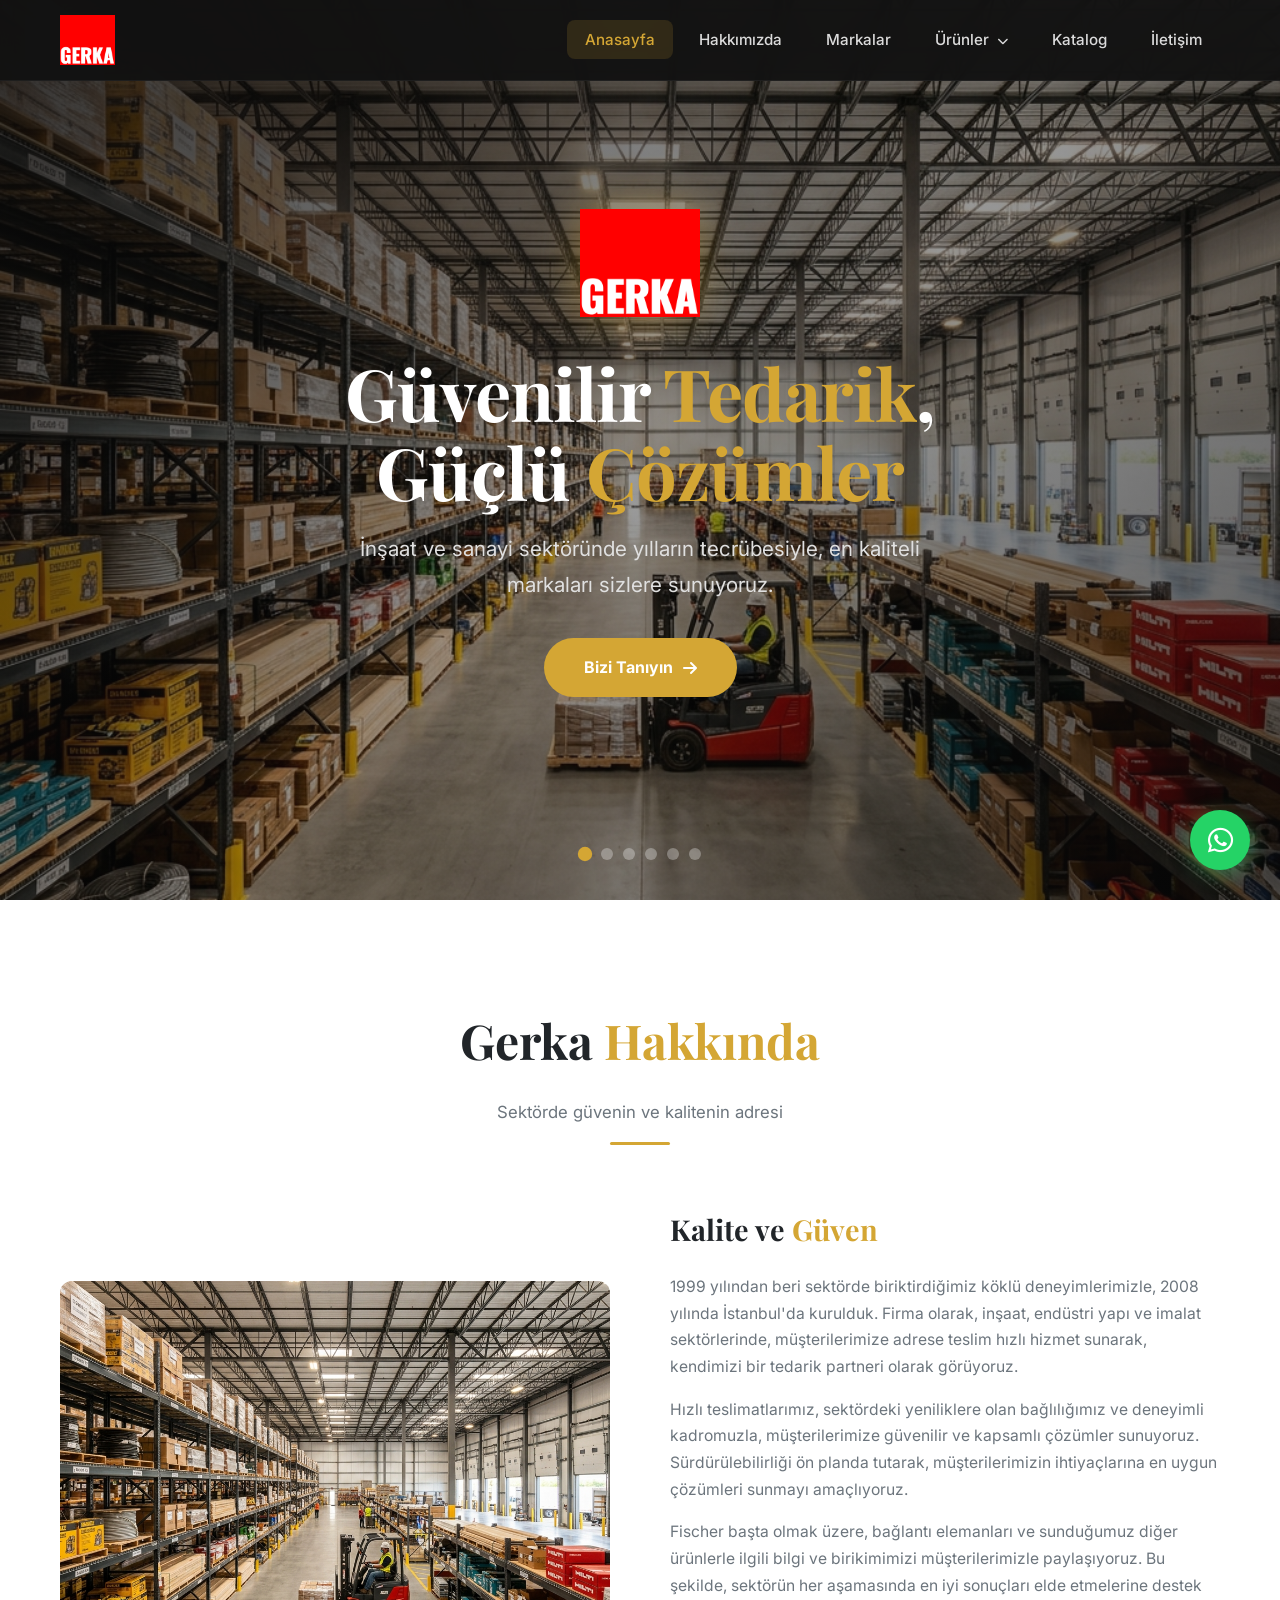
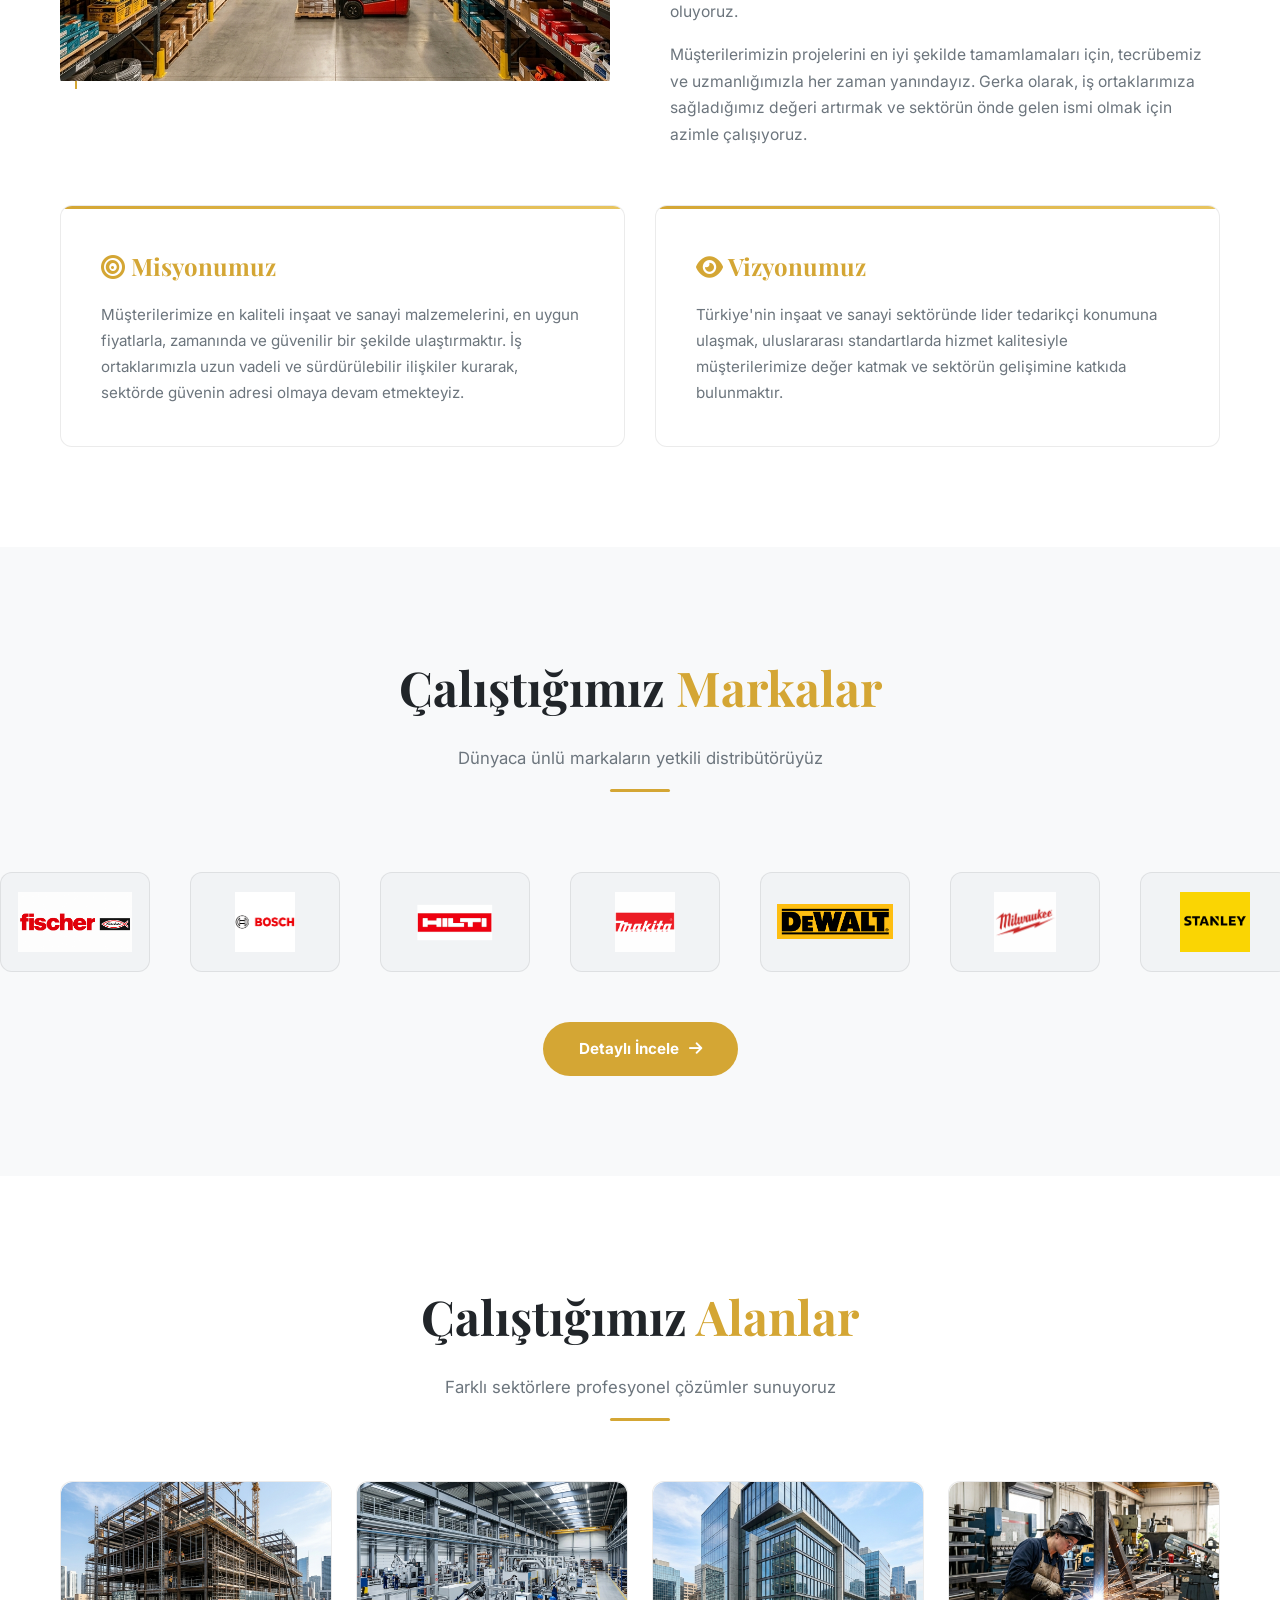
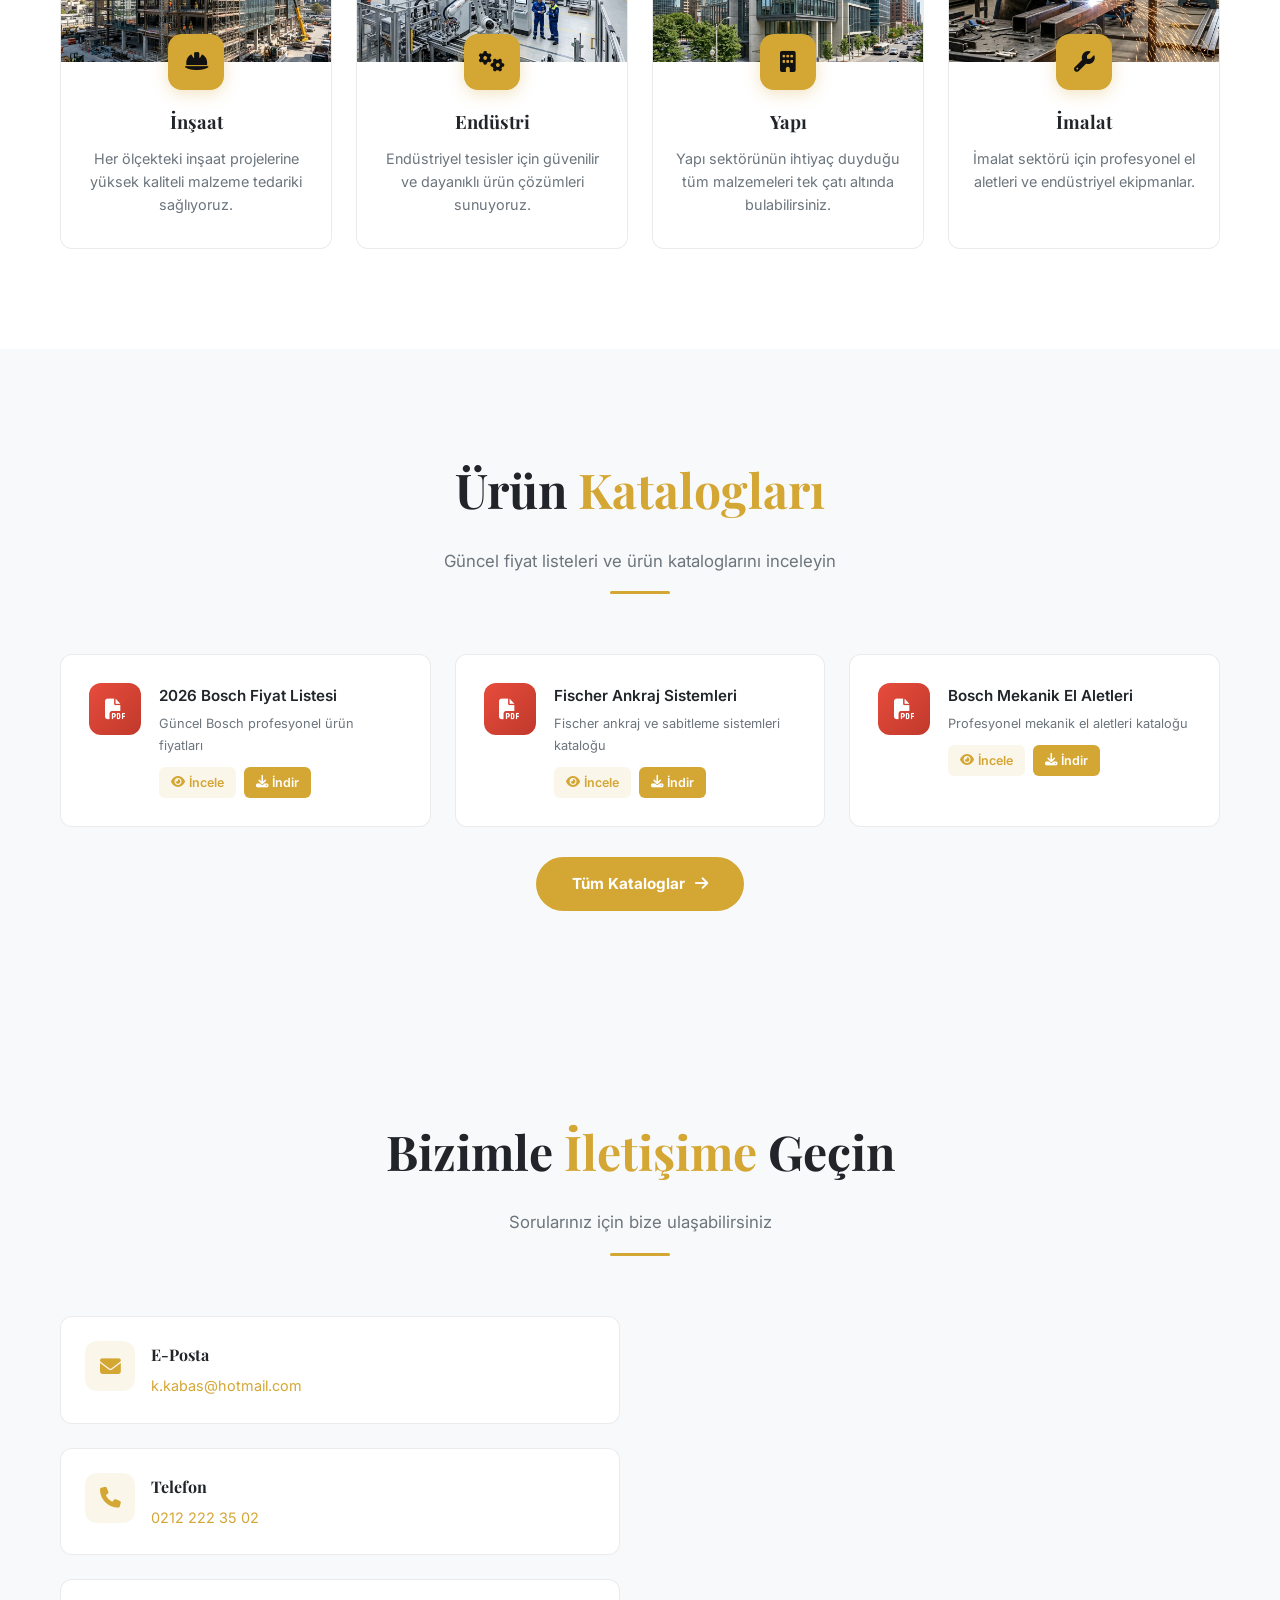
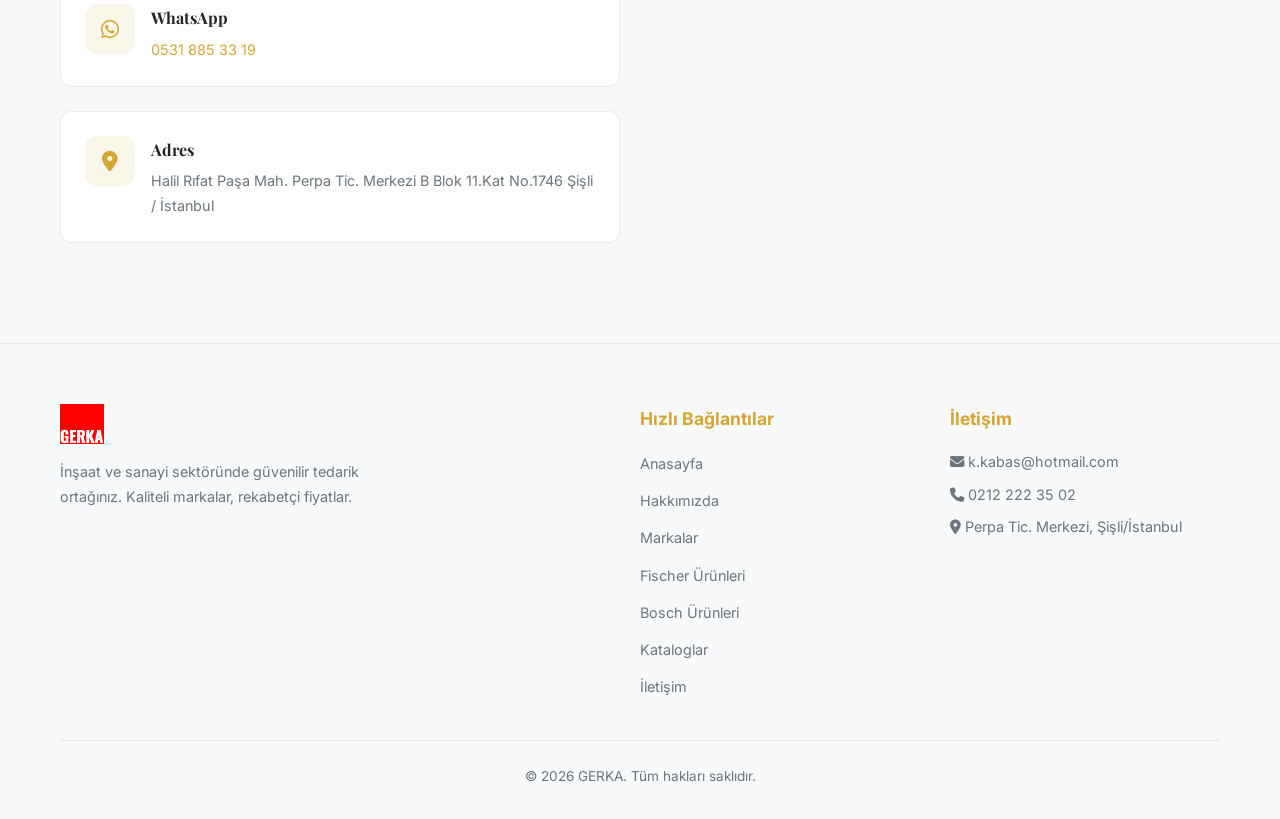
==== commit 43cba37e: "Calistigimiz alanlar: emoji yerine fotograf ve ikon badge tasarimi" ====
--- a/index.html
+++ b/index.html
@@ -202,22 +202,34 @@
       </div>
       <div class="areas-grid">
         <div class="area-card fade-in">
-          <div class="icon">🏗️</div>
+          <div class="area-card-img">
+            <img src="img/alanlar/insaat.png" alt="İnşaat">
+          </div>
+          <div class="icon"><i class="fas fa-hard-hat"></i></div>
           <h3>İnşaat</h3>
           <p>Her ölçekteki inşaat projelerine yüksek kaliteli malzeme tedariki sağlıyoruz.</p>
         </div>
         <div class="area-card fade-in">
-          <div class="icon">⚙️</div>
+          <div class="area-card-img">
+            <img src="img/alanlar/endustri.png" alt="Endüstri">
+          </div>
+          <div class="icon"><i class="fas fa-cogs"></i></div>
           <h3>Endüstri</h3>
           <p>Endüstriyel tesisler için güvenilir ve dayanıklı ürün çözümleri sunuyoruz.</p>
         </div>
         <div class="area-card fade-in">
-          <div class="icon">🏢</div>
+          <div class="area-card-img">
+            <img src="img/alanlar/yapi.png" alt="Yapı">
+          </div>
+          <div class="icon"><i class="fas fa-building"></i></div>
           <h3>Yapı</h3>
           <p>Yapı sektörünün ihtiyaç duyduğu tüm malzemeleri tek çatı altında bulabilirsiniz.</p>
         </div>
         <div class="area-card fade-in">
-          <div class="icon">🔧</div>
+          <div class="area-card-img">
+            <img src="img/alanlar/imalat.png" alt="İmalat">
+          </div>
+          <div class="icon"><i class="fas fa-wrench"></i></div>
           <h3>İmalat</h3>
           <p>İmalat sektörü için profesyonel el aletleri ve endüstriyel ekipmanlar.</p>
         </div>
--- a/css/style.css
+++ b/css/style.css
@@ -230,19 +230,34 @@
 .areas-grid { display: grid; grid-template-columns: repeat(4, 1fr); gap: 24px; }
 .area-card {
   background: var(--dark-3); border: 1px solid var(--border);
-  border-radius: var(--radius); padding: 40px 24px; text-align: center;
+  border-radius: var(--radius); text-align: center;
   transition: var(--transition); position: relative; overflow: hidden;
-}
-.area-card:hover { transform: translateY(-8px); border-color: var(--primary); }
+  padding-bottom: 32px;
+}
+.area-card:hover { transform: translateY(-8px); border-color: var(--primary); box-shadow: 0 16px 40px rgba(212,166,52,0.1); }
+
+.area-card-img {
+  width: 100%; height: 180px; overflow: hidden;
+  border-radius: var(--radius) var(--radius) 0 0;
+}
+.area-card-img img {
+  width: 100%; height: 100%; object-fit: cover;
+  transition: transform 0.5s ease;
+}
+.area-card:hover .area-card-img img { transform: scale(1.08); }
+
 .area-card .icon {
-  width: 70px; height: 70px; border-radius: 50%;
-  background: rgba(212,166,52,0.1); display: flex; align-items: center;
-  justify-content: center; margin: 0 auto 20px; font-size: 2rem;
+  width: 56px; height: 56px; border-radius: 14px;
+  background: var(--primary); display: flex; align-items: center;
+  justify-content: center; margin: -28px auto 16px; font-size: 1.3rem;
+  color: #111; position: relative; z-index: 2;
+  box-shadow: 0 4px 16px rgba(212,166,52,0.3);
   transition: var(--transition);
 }
-.area-card:hover .icon { background: var(--primary); color: var(--dark); transform: scale(1.1); }
-.area-card h3 { font-size: 1.2rem; margin-bottom: 10px; }
-.area-card p { color: var(--text-muted); font-size: 0.9rem; }
+.area-card:hover .icon { transform: scale(1.1); box-shadow: 0 6px 20px rgba(212,166,52,0.4); }
+
+.area-card h3 { font-size: 1.15rem; margin-bottom: 10px; padding: 0 20px; }
+.area-card p { color: var(--text-muted); font-size: 0.9rem; padding: 0 20px; line-height: 1.6; }
 
 /* Contact */
 .contact-section { background: var(--dark-2); }
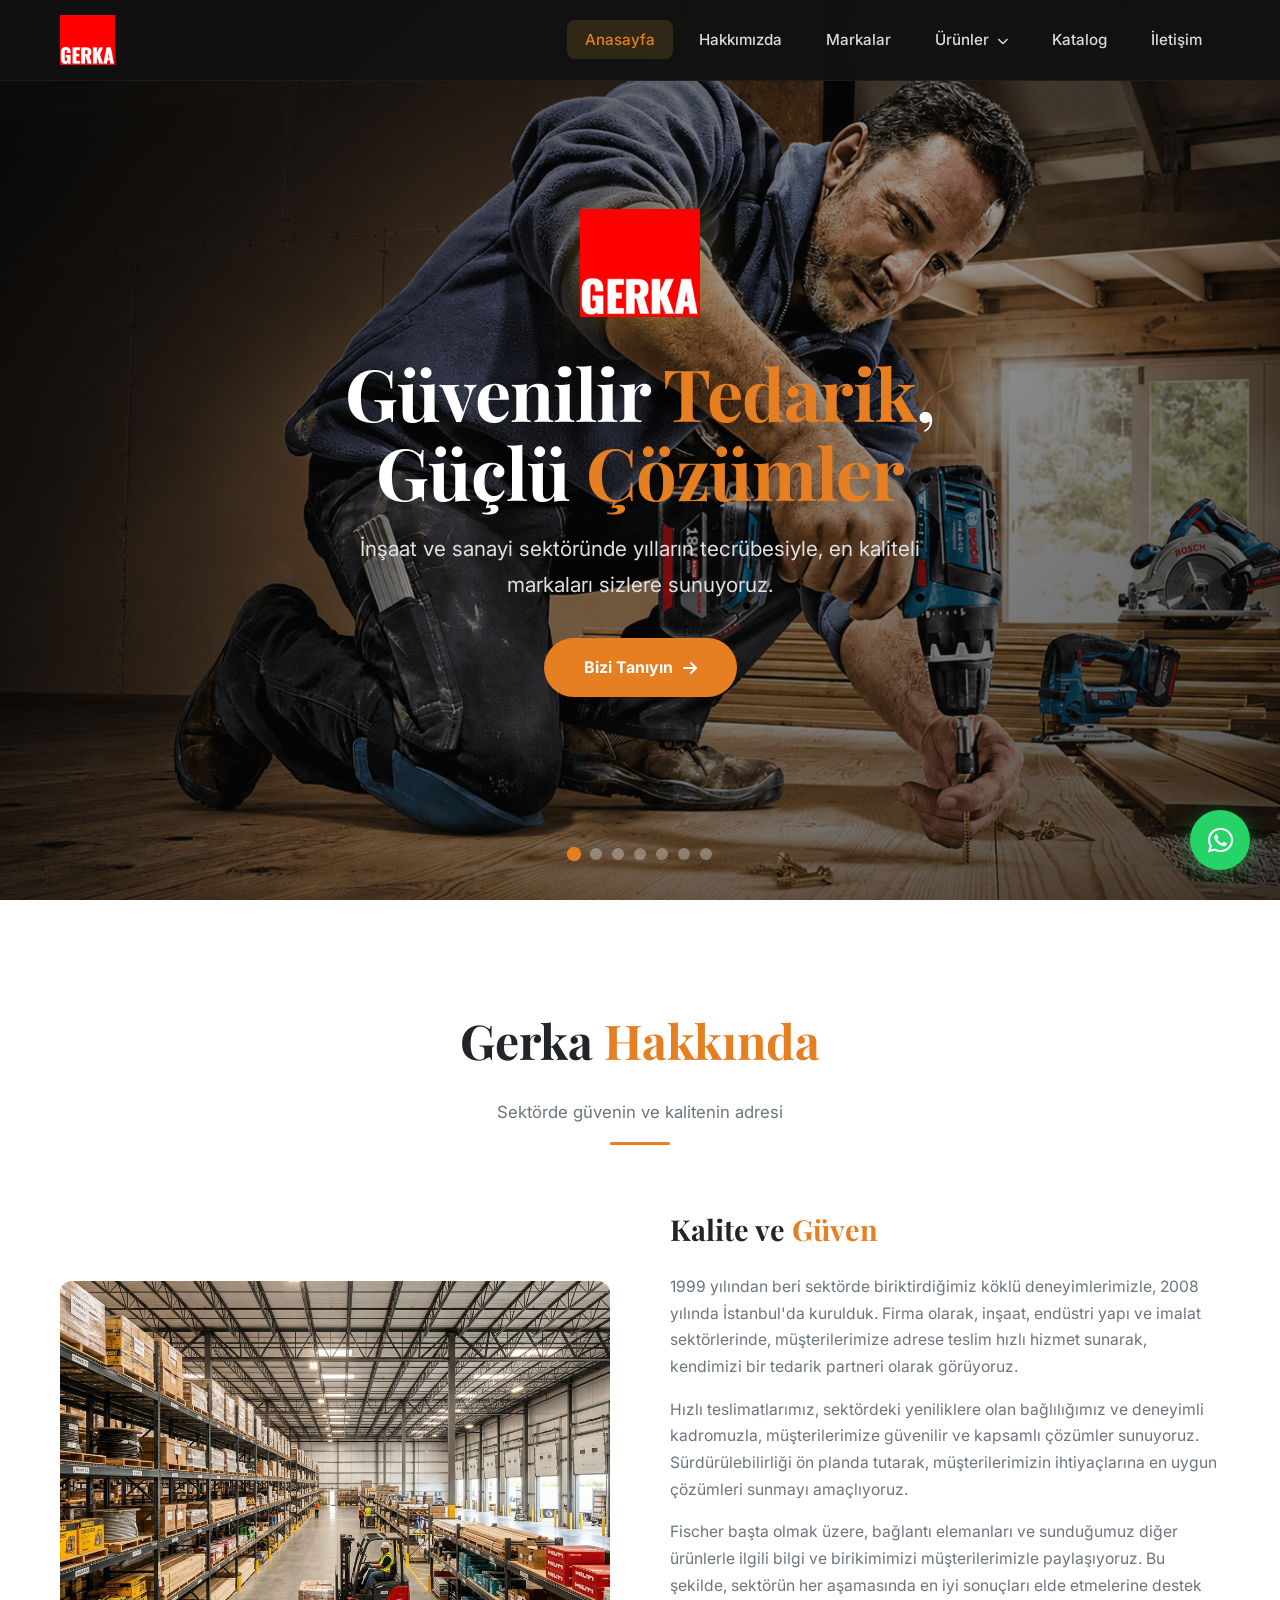
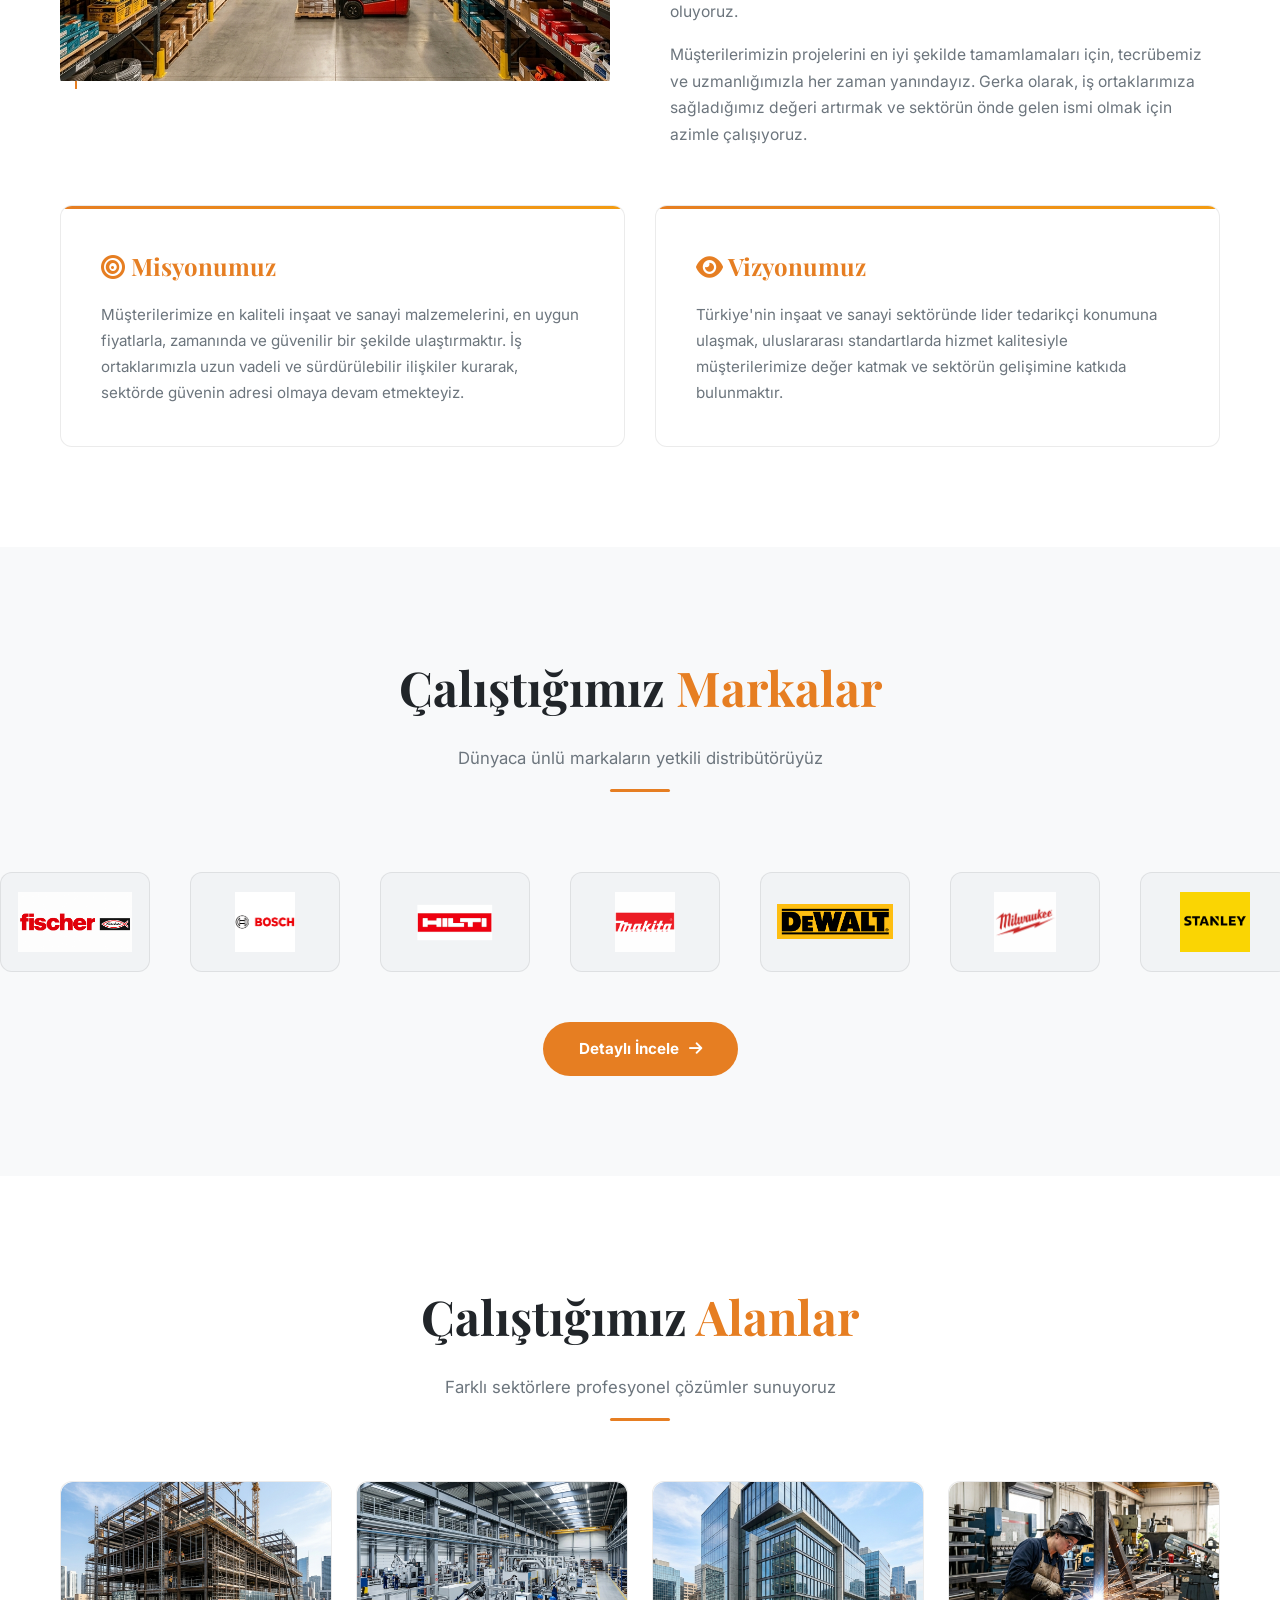
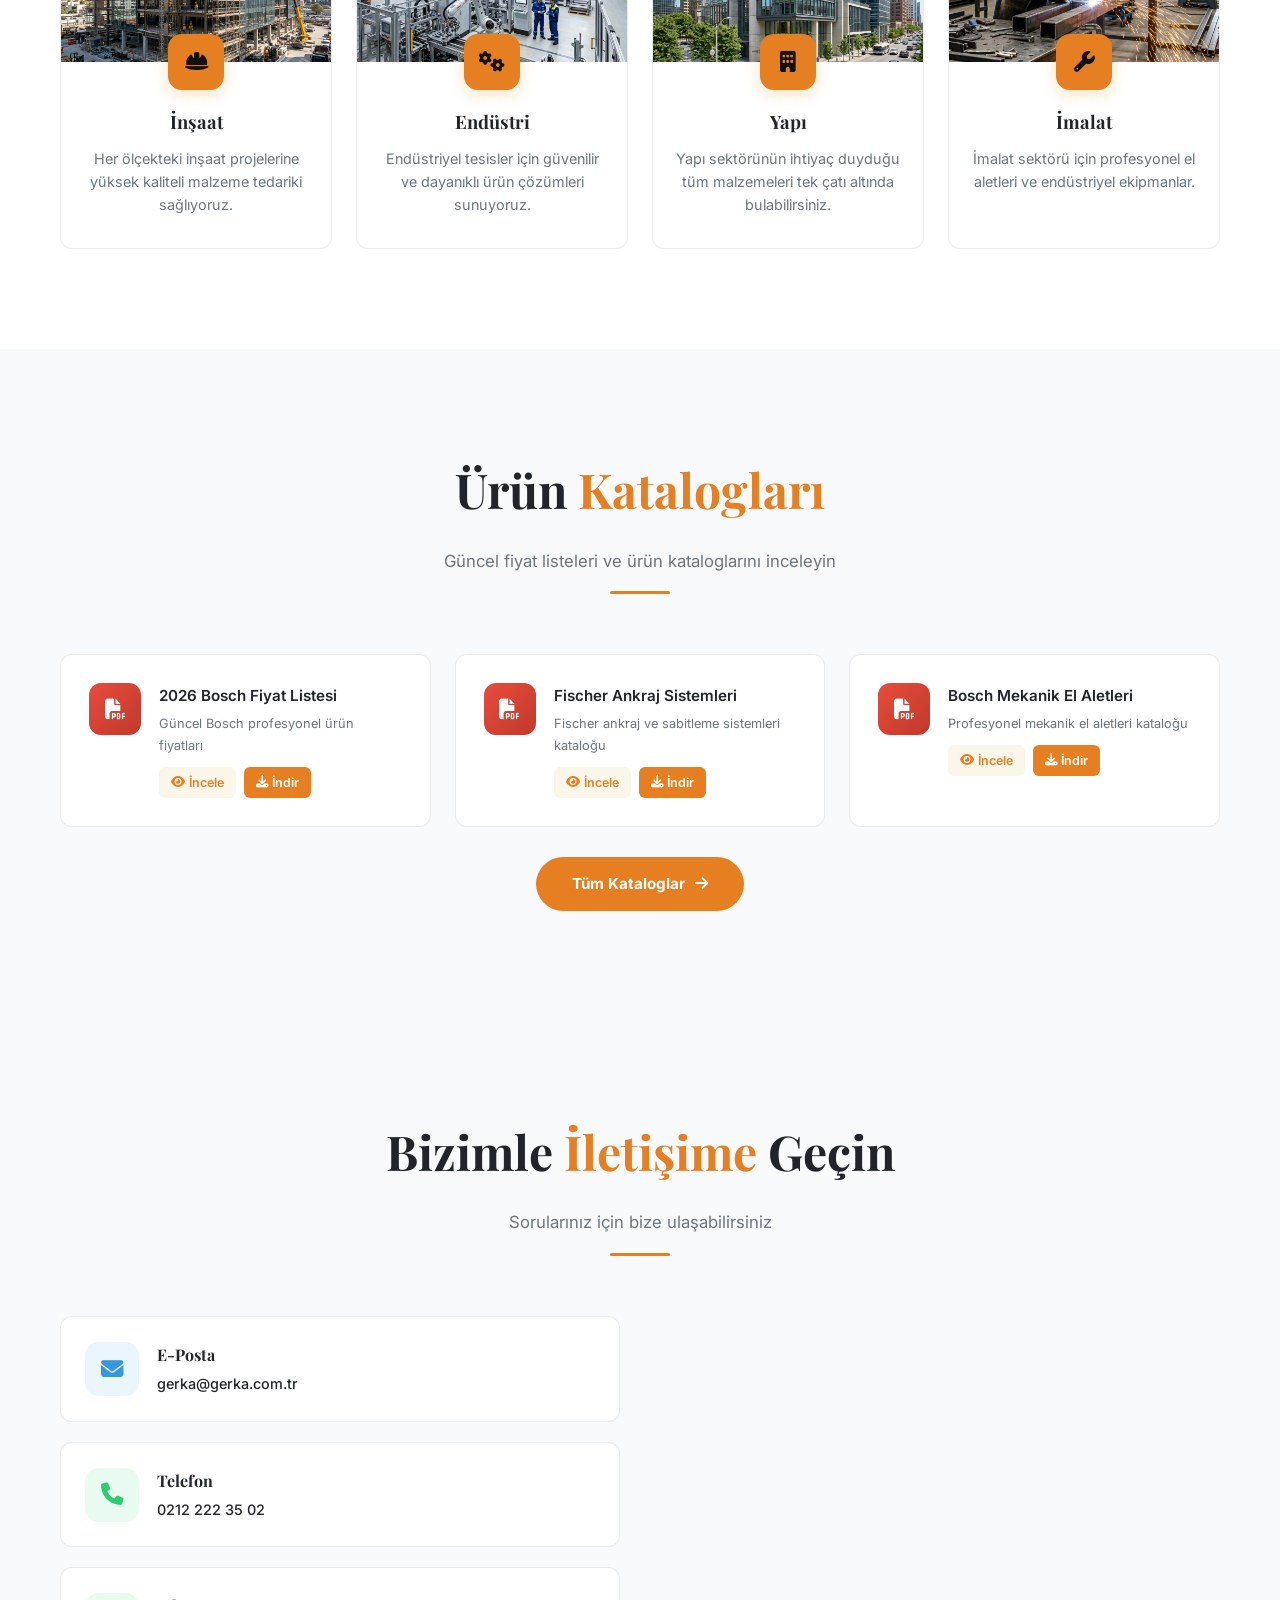
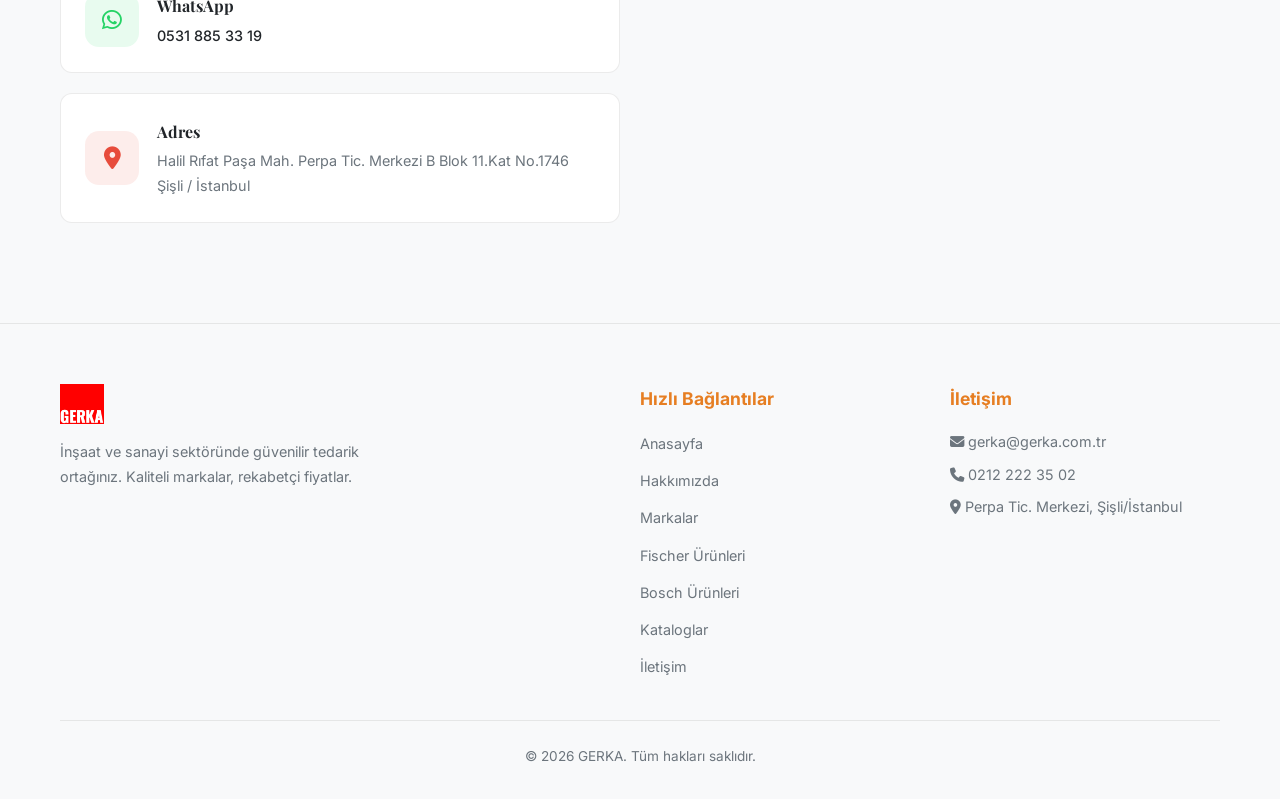
==== commit ce0cb4c6: "Turuncu tema, iletisim orijinal renkler, eposta guncelleme, yeni hero resim" ====
--- a/index.html
+++ b/index.html
@@ -63,6 +63,10 @@
   <!-- HERO SLIDER -->
   <section class="hero" id="hero">
     <div class="hero-slide active">
+      <img src="img/anasayfa/anasayfa.png" alt="Gerka">
+      <div class="hero-overlay"></div>
+    </div>
+    <div class="hero-slide">
       <img src="img/anasayfa/anasayfa_1.png" alt="Gerka">
       <div class="hero-overlay"></div>
     </div>
@@ -99,6 +103,7 @@
       <span data-slide="3"></span>
       <span data-slide="4"></span>
       <span data-slide="5"></span>
+      <span data-slide="6"></span>
     </div>
   </section>
 
@@ -306,7 +311,7 @@
             <div class="icon"><i class="fas fa-envelope"></i></div>
             <div>
               <h4>E-Posta</h4>
-              <p><a href="mailto:k.kabas@hotmail.com">k.kabas@hotmail.com</a></p>
+              <p><a href="mailto:gerka@gerka.com.tr">gerka@gerka.com.tr</a></p>
             </div>
           </div>
           <div class="contact-card">
@@ -362,7 +367,7 @@
         </div>
         <div class="footer-contact">
           <h4>İletişim</h4>
-          <p><i class="fas fa-envelope"></i> k.kabas@hotmail.com</p>
+          <p><i class="fas fa-envelope"></i> gerka@gerka.com.tr</p>
           <p><i class="fas fa-phone"></i> 0212 222 35 02</p>
           <p><i class="fas fa-map-marker-alt"></i> Perpa Tic. Merkezi, Şişli/İstanbul</p>
         </div>
--- a/css/style.css
+++ b/css/style.css
@@ -1,9 +1,9 @@
 @import url('https://fonts.googleapis.com/css2?family=Inter:wght@300;400;500;600;700;800;900&family=Playfair+Display:wght@600;700;800&display=swap');
 
 :root {
-  --primary: #d4a634;
-  --primary-light: #e8c560;
-  --primary-dark: #b8901c;
+  --primary: #e67e22;
+  --primary-light: #f39c12;
+  --primary-dark: #d35400;
   --dark: #ffffff;
   --dark-2: #f8f9fa;
   --dark-3: #ffffff;
@@ -262,22 +262,32 @@
 /* Contact */
 .contact-section { background: var(--dark-2); }
 .contact-grid { display: grid; grid-template-columns: 1fr 1fr; gap: 40px; }
-.contact-info { display: flex; flex-direction: column; gap: 24px; }
+.contact-info { display: flex; flex-direction: column; gap: 20px; }
 .contact-card {
   background: var(--dark-3); border: 1px solid var(--border);
   border-radius: var(--radius); padding: 24px; display: flex;
-  align-items: flex-start; gap: 16px; transition: var(--transition);
-}
-.contact-card:hover { border-color: var(--primary); transform: translateX(5px); }
+  align-items: center; gap: 18px; transition: var(--transition);
+}
+.contact-card:hover { transform: translateX(5px); box-shadow: 0 8px 24px rgba(0,0,0,0.06); }
 .contact-card .icon {
-  width: 50px; height: 50px; border-radius: 12px; flex-shrink: 0;
-  background: rgba(212,166,52,0.1); display: flex; align-items: center;
-  justify-content: center; font-size: 1.3rem; color: var(--primary);
-}
-.contact-card h4 { font-size: 1rem; margin-bottom: 6px; }
+  width: 54px; height: 54px; border-radius: 14px; flex-shrink: 0;
+  display: flex; align-items: center;
+  justify-content: center; font-size: 1.4rem;
+}
+/* Individual icon colors */
+.contact-card:nth-child(1) .icon { background: rgba(52,152,219,0.1); color: #3498db; }
+.contact-card:nth-child(1):hover { border-color: #3498db; }
+.contact-card:nth-child(2) .icon { background: rgba(46,204,113,0.1); color: #2ecc71; }
+.contact-card:nth-child(2):hover { border-color: #2ecc71; }
+.contact-card:nth-child(3) .icon { background: rgba(37,211,102,0.1); color: #25D366; }
+.contact-card:nth-child(3):hover { border-color: #25D366; }
+.contact-card:nth-child(4) .icon { background: rgba(231,76,60,0.1); color: #e74c3c; }
+.contact-card:nth-child(4):hover { border-color: #e74c3c; }
+
+.contact-card h4 { font-size: 1rem; margin-bottom: 4px; }
 .contact-card p { color: var(--text-muted); font-size: 0.9rem; }
-.contact-card a { color: var(--primary); }
-.contact-card a:hover { color: var(--primary-light); }
+.contact-card a { color: var(--text); font-weight: 500; }
+.contact-card a:hover { color: var(--primary); }
 .contact-map { border-radius: var(--radius); overflow: hidden; min-height: 400px; }
 .contact-map iframe { width: 100%; height: 100%; border: none; filter: grayscale(0.2) brightness(0.95); }
 
@@ -422,6 +432,150 @@
 .brand-grid-item:hover { border-color: var(--primary); transform: translateY(-5px); }
 .brand-grid-item img { max-height: 80px; margin-bottom: 16px; object-fit: contain; }
 .brand-grid-item p { font-weight: 600; font-size: 0.95rem; }
+
+/* Brand Count Badges */
+.brand-count {
+  display: flex; justify-content: center; gap: 24px;
+  margin-bottom: 50px; flex-wrap: wrap;
+}
+.brand-count span {
+  display: inline-flex; align-items: center; gap: 8px;
+  background: var(--dark-4); border: 1px solid var(--border);
+  padding: 10px 22px; border-radius: 50px;
+  font-size: 0.9rem; color: var(--text-muted);
+  font-family: 'Inter', sans-serif;
+}
+.brand-count span i { color: var(--primary); }
+.brand-count span strong { color: var(--text); }
+
+/* Professional Brands Grid */
+.brands-grid-pro {
+  display: grid; grid-template-columns: repeat(auto-fill, minmax(220px, 1fr)); gap: 28px;
+}
+.brand-pro-item {
+  background: var(--dark-3); border: 1px solid var(--border);
+  border-radius: var(--radius); overflow: hidden;
+  transition: var(--transition); cursor: pointer;
+}
+.brand-pro-item:hover {
+  border-color: var(--primary); transform: translateY(-6px);
+  box-shadow: 0 16px 40px rgba(212,166,52,0.1);
+}
+.brand-pro-img {
+  position: relative; height: 160px; display: flex;
+  align-items: center; justify-content: center;
+  padding: 30px; background: var(--dark-4);
+}
+.brand-pro-img img {
+  max-height: 90px; max-width: 80%; object-fit: contain;
+  transition: transform 0.4s ease;
+}
+.brand-pro-item:hover .brand-pro-img img { transform: scale(1.1); }
+
+.brand-pro-overlay {
+  position: absolute; inset: 0;
+  background: rgba(212,166,52,0.15);
+  display: flex; align-items: center; justify-content: center;
+  opacity: 0; transition: var(--transition);
+}
+.brand-pro-overlay i {
+  font-size: 1.6rem; color: var(--primary);
+  background: white; width: 50px; height: 50px;
+  border-radius: 50%; display: flex; align-items: center;
+  justify-content: center; box-shadow: 0 4px 16px rgba(0,0,0,0.1);
+  transform: scale(0.7); transition: var(--transition);
+}
+.brand-pro-item:hover .brand-pro-overlay { opacity: 1; }
+.brand-pro-item:hover .brand-pro-overlay i { transform: scale(1); }
+
+.brand-pro-info {
+  padding: 16px 20px; text-align: center;
+  border-top: 1px solid var(--border);
+}
+.brand-pro-info p {
+  font-weight: 700; font-size: 1rem;
+  font-family: 'Inter', sans-serif; color: var(--text);
+}
+
+/* Brand Lightbox */
+.brand-lightbox {
+  position: fixed; inset: 0; z-index: 10000;
+  background: rgba(0,0,0,0.85); backdrop-filter: blur(10px);
+  display: flex; align-items: center; justify-content: center;
+  opacity: 0; visibility: hidden;
+  transition: all 0.3s ease;
+}
+.brand-lightbox.active { opacity: 1; visibility: visible; }
+
+.brand-lightbox-content {
+  position: relative; background: #fff;
+  border-radius: 20px; padding: 50px 60px;
+  max-width: 500px; width: 90%;
+  text-align: center;
+  transform: scale(0.85); transition: transform 0.3s ease;
+  box-shadow: 0 30px 80px rgba(0,0,0,0.3);
+}
+.brand-lightbox.active .brand-lightbox-content { transform: scale(1); }
+
+.brand-lightbox-content img {
+  max-height: 200px; max-width: 100%; object-fit: contain;
+  margin-bottom: 24px;
+}
+.brand-lightbox-content p {
+  font-size: 1.4rem; font-weight: 700;
+  font-family: 'Inter', sans-serif; color: var(--text);
+}
+.brand-lightbox-close {
+  position: absolute; top: 16px; right: 16px;
+  width: 40px; height: 40px; border-radius: 50%;
+  background: var(--dark-4); border: 1px solid var(--border);
+  display: flex; align-items: center; justify-content: center;
+  font-size: 1.1rem; color: var(--text-muted);
+  cursor: pointer; transition: var(--transition);
+}
+.brand-lightbox-close:hover {
+  background: #e74c3c; color: #fff; border-color: #e74c3c;
+}
+
+/* Lightbox Navigation Arrows */
+.brand-lightbox-nav {
+  position: absolute; top: 50%; transform: translateY(-50%);
+  width: 52px; height: 52px; border-radius: 50%;
+  background: rgba(255,255,255,0.15); backdrop-filter: blur(8px);
+  border: 1px solid rgba(255,255,255,0.2);
+  display: flex; align-items: center; justify-content: center;
+  font-size: 1.2rem; color: #fff;
+  cursor: pointer; transition: var(--transition);
+  z-index: 10;
+}
+.brand-lightbox-nav:hover {
+  background: var(--primary); color: #111;
+  border-color: var(--primary);
+}
+.brand-lightbox-prev { left: 30px; }
+.brand-lightbox-next { right: 30px; }
+
+/* Lightbox Image Transition */
+.brand-lightbox-content img {
+  max-height: 200px; max-width: 100%; object-fit: contain;
+  margin-bottom: 24px;
+  transition: opacity 0.2s ease, transform 0.2s ease;
+}
+@media (max-width: 600px) {
+  .brands-grid-pro { grid-template-columns: repeat(2, 1fr); gap: 16px; }
+  .brand-pro-img { height: 120px; padding: 20px; }
+  .brand-pro-img img { max-height: 60px; }
+  .brand-lightbox { flex-wrap: wrap; flex-direction: row; align-content: center; }
+  .brand-lightbox-content { width: 90%; order: 1; padding: 30px 30px 20px; }
+  .brand-lightbox-content img { max-height: 140px; }
+  .brand-lightbox-nav {
+    position: static; transform: none; order: 2;
+    margin: 12px 10px 0;
+  }
+  .brand-lightbox-prev, .brand-lightbox-next { left: auto; right: auto; }
+  .brand-count { gap: 12px; }
+  .brand-count span { font-size: 0.8rem; padding: 8px 16px; }
+}
 
 /* Product Pages */
 .product-card {
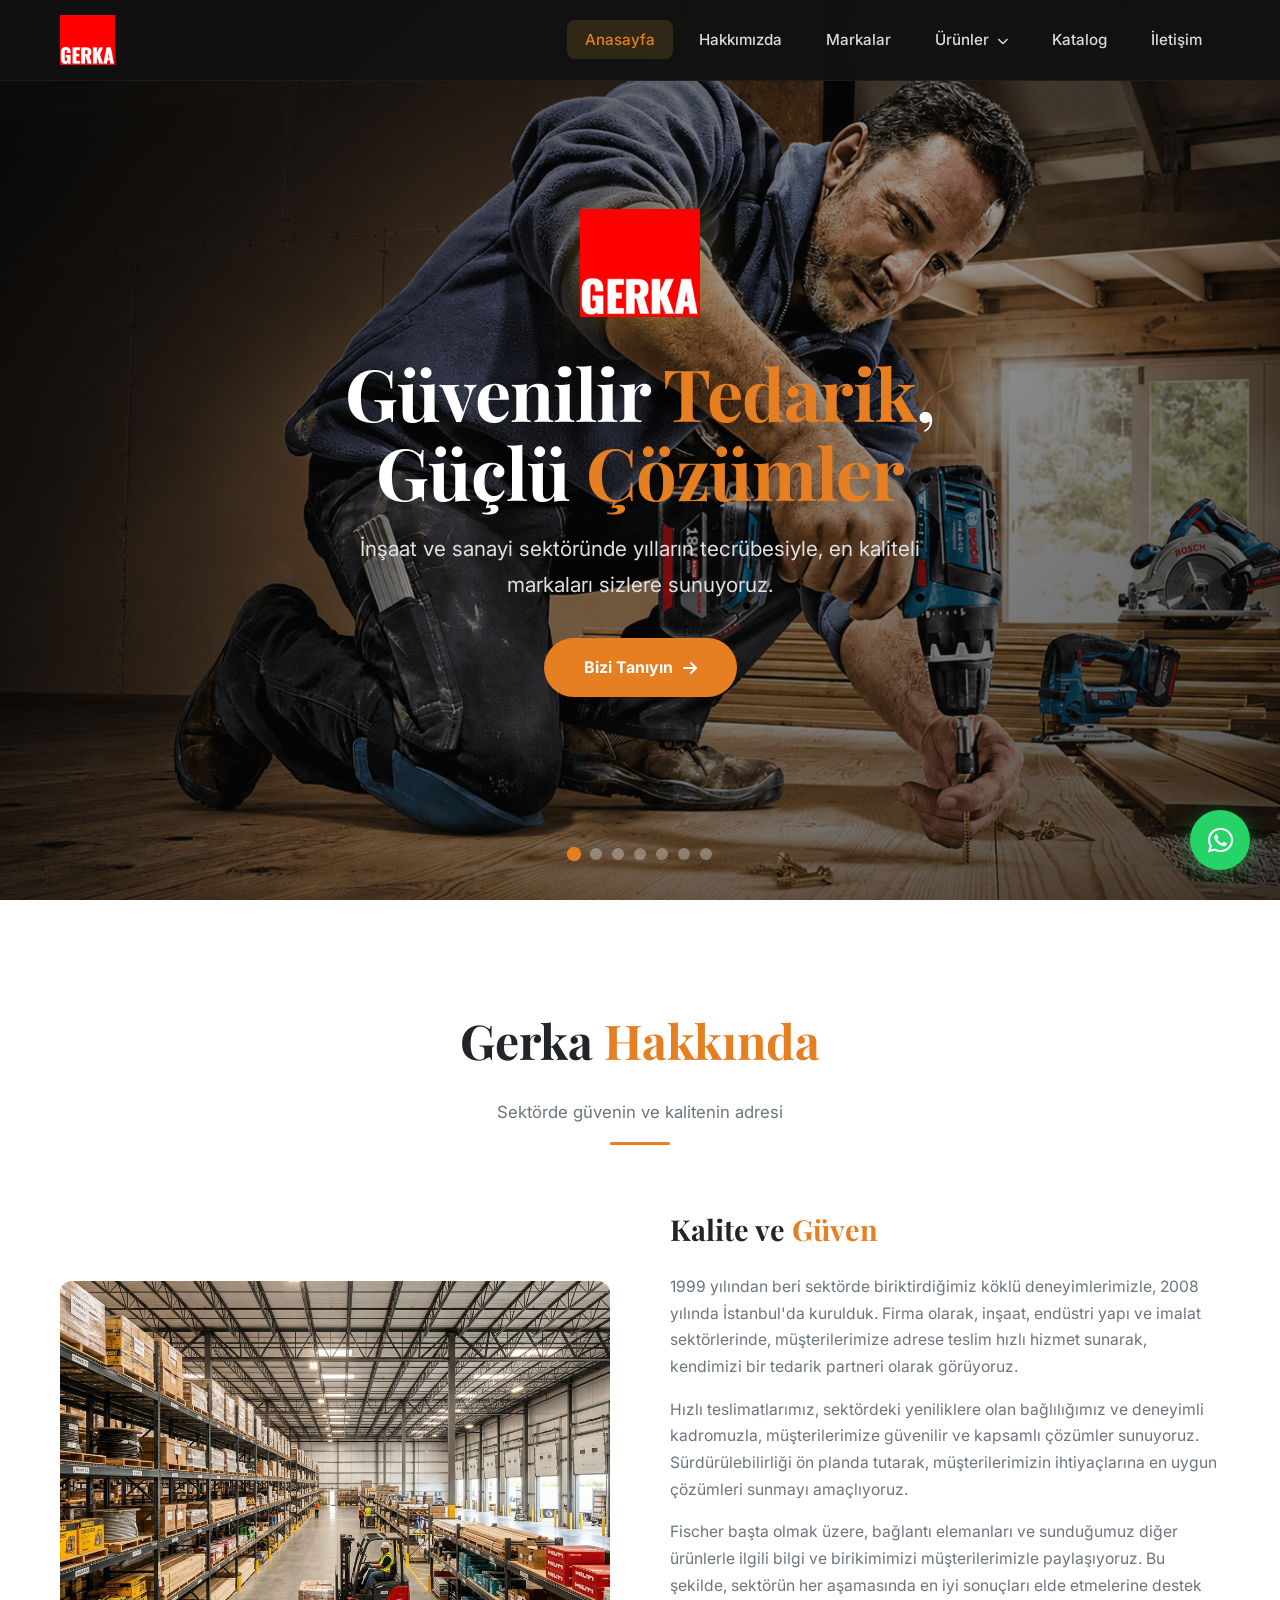
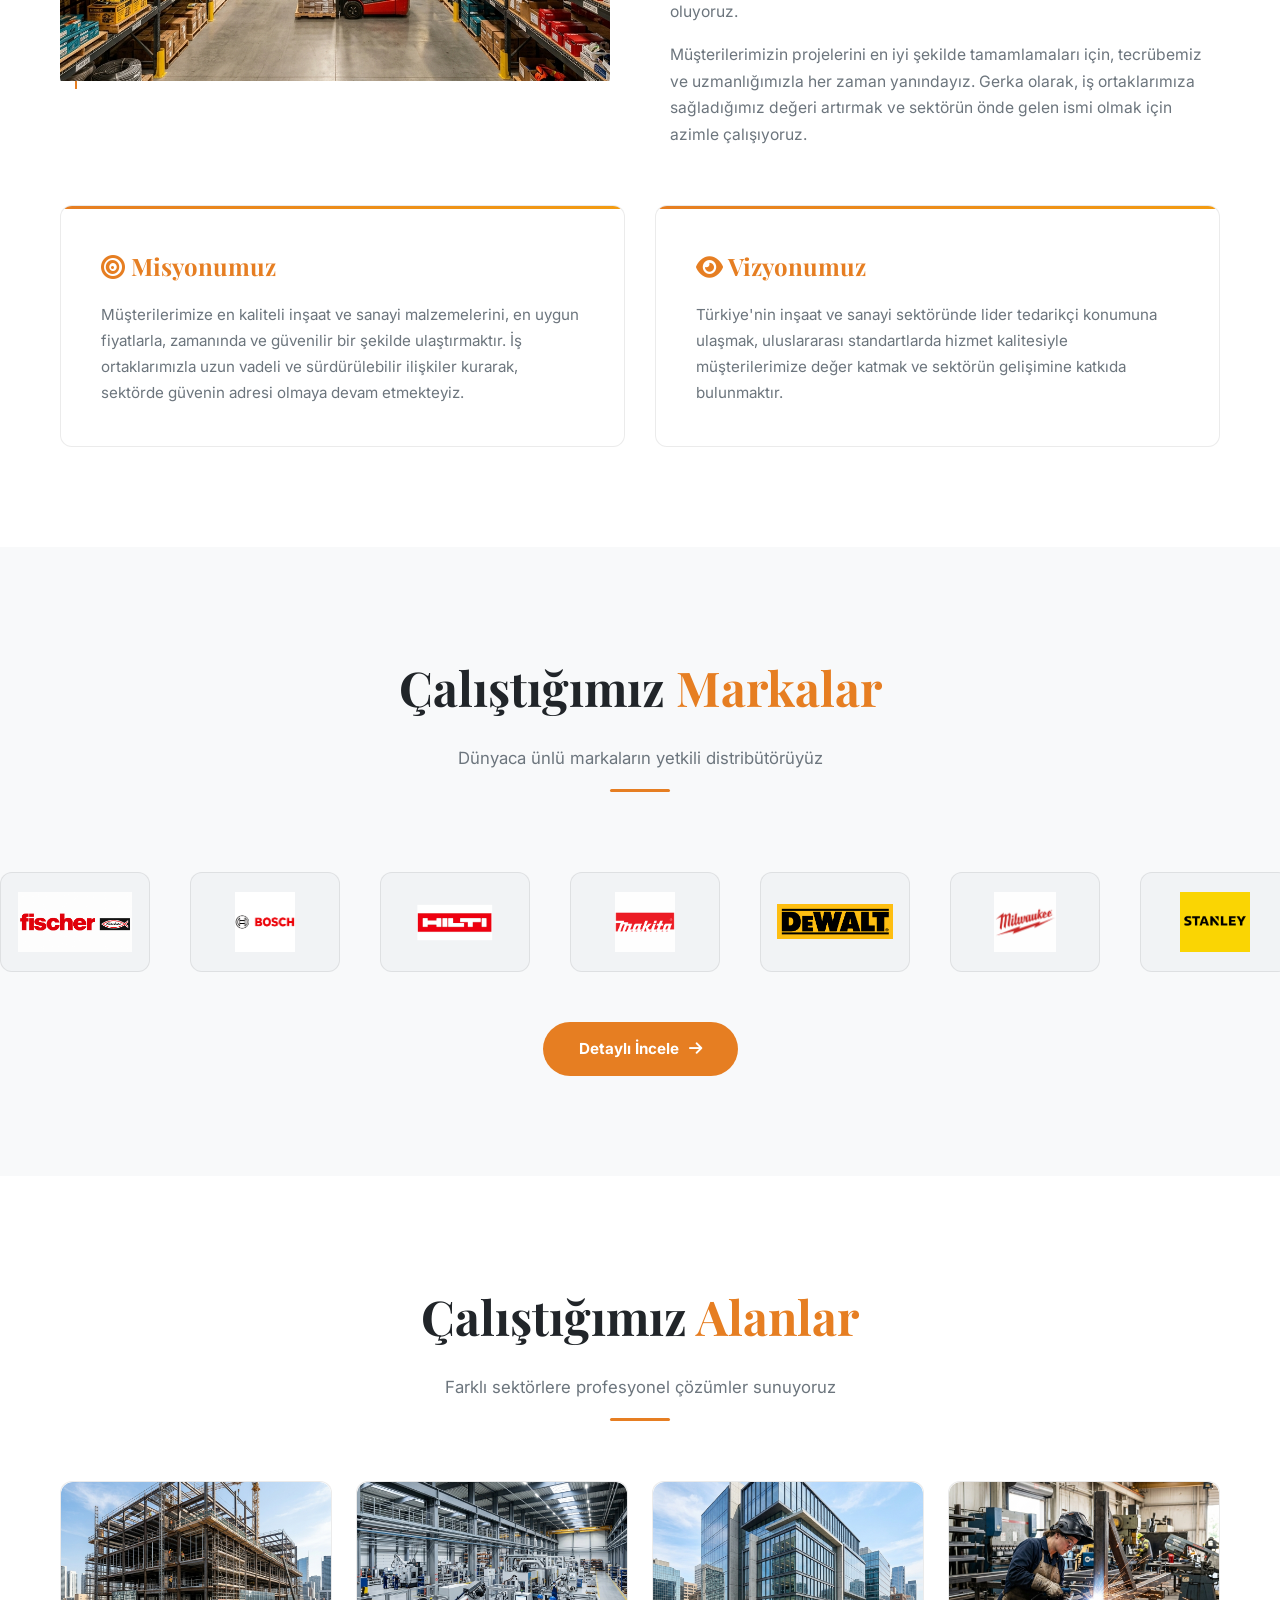
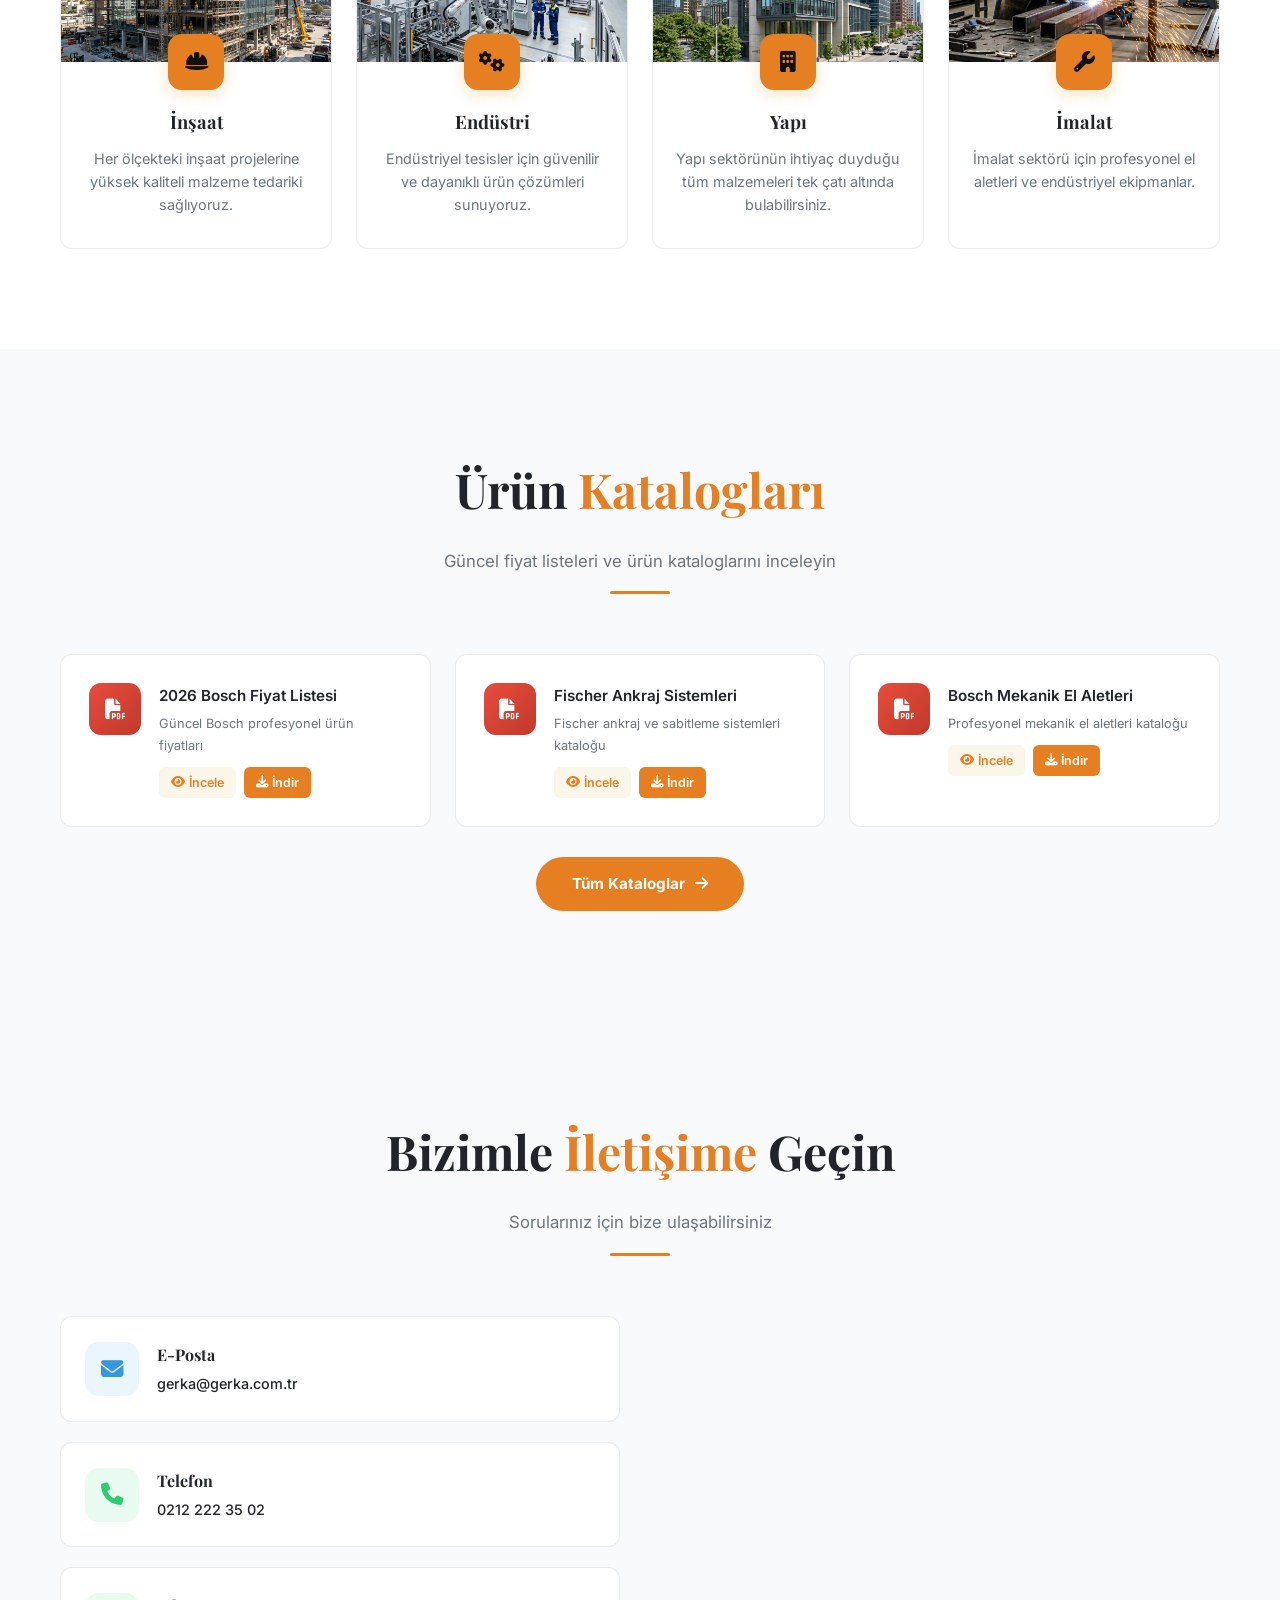
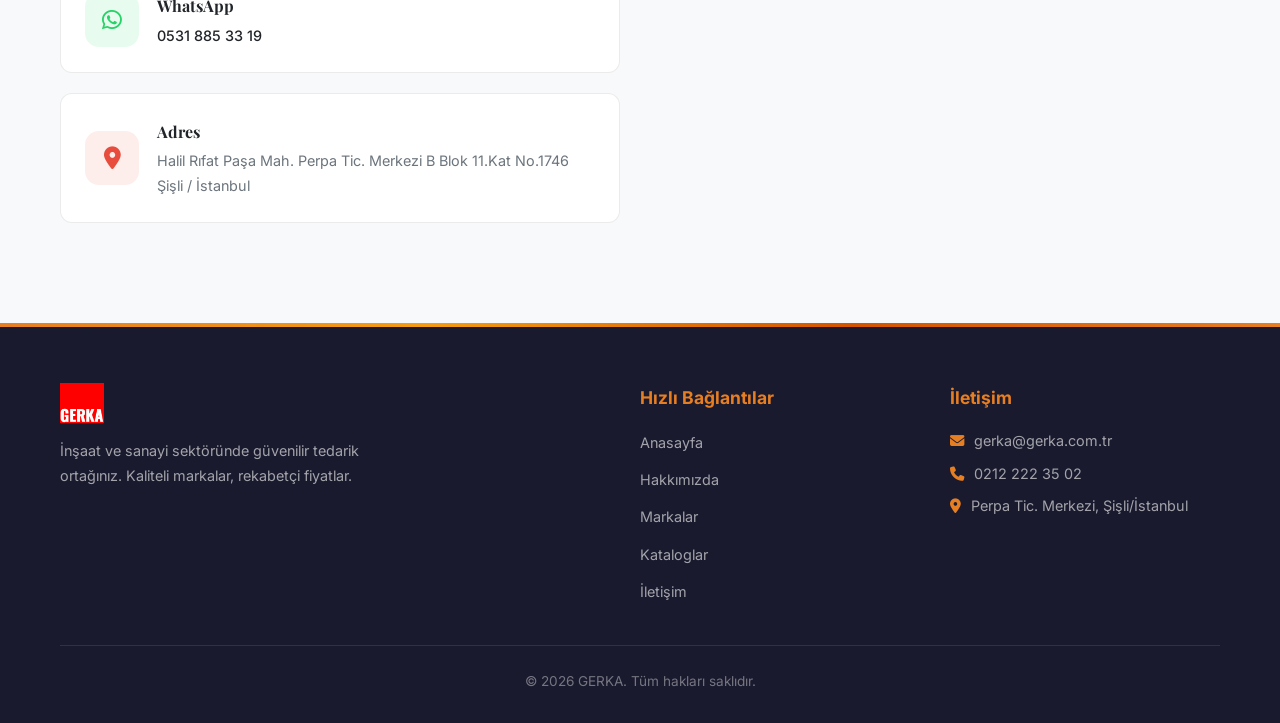
==== commit d10afd3c: "Footer tum sayfalarda eslesti, kirik linkler duzeltildi" ====
--- a/index.html
+++ b/index.html
@@ -44,11 +44,32 @@
         <li><a href="index.html" class="active">Anasayfa</a></li>
         <li><a href="#hakkimizda">Hakkımızda</a></li>
         <li><a href="markalar.html">Markalar</a></li>
-        <li>
-          <a href="#urunler">Ürünler <i class="fas fa-chevron-down" style="font-size:0.7rem;margin-left:4px"></i></a>
-          <div class="dropdown-menu">
-            <a href="fischer.html"><i class="fas fa-anchor"></i> Fischer Ürünleri</a>
-            <a href="bosch.html"><i class="fas fa-tools"></i> Bosch Ürünleri</a>
+        <li class="has-dropdown">
+          <a href="#">Ürünler <i class="fas fa-chevron-down" style="font-size:0.7rem;margin-left:4px"></i></a>
+          <div class="dropdown-menu mega-dropdown">
+            <div class="mega-category">
+              <a href="#" class="mega-title"><i class="fas fa-hard-hat"></i> İnşaat Malzemeleri <i class="fas fa-chevron-right mega-arrow"></i></a>
+              <div class="mega-sub">
+                <a href="#">Çiviler</a>
+                <a href="#">Tel Çeşitleri</a>
+                <a href="#">Paspay Çeşitleri</a>
+              </div>
+            </div>
+            <div class="mega-category">
+              <a href="#" class="mega-title"><i class="fas fa-shield-alt"></i> Kişisel Koruyucu <i class="fas fa-chevron-right mega-arrow"></i></a>
+              <div class="mega-sub">
+                <div class="mega-category">
+                  <a href="#" class="mega-title"><i class="fas fa-shoe-prints"></i> Ayak Koruyucu <i class="fas fa-chevron-right mega-arrow"></i></a>
+                  <div class="mega-sub">
+                    <a href="#">Çizme</a>
+                    <a href="#">Ayakkabı</a>
+                  </div>
+                </div>
+                <a href="#">Yüz Koruyucu</a>
+                <a href="#">El Koruyucu</a>
+                <a href="#">İş Kıyafetleri</a>
+              </div>
+            </div>
           </div>
         </li>
         <li><a href="katalog.html">Katalog</a></li>
@@ -359,8 +380,6 @@
             <li><a href="index.html">Anasayfa</a></li>
             <li><a href="#hakkimizda">Hakkımızda</a></li>
             <li><a href="markalar.html">Markalar</a></li>
-            <li><a href="fischer.html">Fischer Ürünleri</a></li>
-            <li><a href="bosch.html">Bosch Ürünleri</a></li>
             <li><a href="katalog.html">Kataloglar</a></li>
             <li><a href="#iletisim">İletişim</a></li>
           </ul>
@@ -424,7 +443,7 @@
     });
 
     // Mobile dropdown toggle
-    const dropdownParent = document.querySelector('.nav-links > li > a + .dropdown-menu')?.parentElement;
+    const dropdownParent = document.querySelector('.nav-links > li.has-dropdown');
     if (dropdownParent) {
       const dropdownToggle = dropdownParent.querySelector(':scope > a');
       dropdownToggle.addEventListener('click', (e) => {
@@ -435,14 +454,31 @@
       });
     }
 
-    // Close menu on link click (except dropdown toggle)
+    // Mobile mega menu accordion
+    document.querySelectorAll('.mega-title').forEach(title => {
+      title.addEventListener('click', (e) => {
+        if (window.innerWidth <= 768) {
+          e.preventDefault();
+          e.stopPropagation();
+          const cat = title.closest('.mega-category');
+          // Close siblings
+          cat.parentElement.querySelectorAll(':scope > .mega-category').forEach(sib => {
+            if (sib !== cat) sib.classList.remove('dropdown-open');
+          });
+          cat.classList.toggle('dropdown-open');
+        }
+      });
+    });
+
+    // Close menu on leaf link click
     navLinks.querySelectorAll('a').forEach(link => {
       link.addEventListener('click', () => {
+        if (link.classList.contains('mega-title')) return;
         const isDropdownToggle = link.nextElementSibling?.classList.contains('dropdown-menu');
         if (!isDropdownToggle || window.innerWidth > 768) {
           menuToggle.classList.remove('active');
           navLinks.classList.remove('active');
-          if (dropdownParent) dropdownParent.classList.remove('dropdown-open');
+          document.querySelectorAll('.dropdown-open').forEach(el => el.classList.remove('dropdown-open'));
         }
       });
     });
--- a/css/style.css
+++ b/css/style.css
@@ -81,7 +81,38 @@
   display: block; padding: 10px 16px; border-radius: 8px;
   font-size: 0.9rem; color: #333333;
 }
-.dropdown-menu a:hover { background: rgba(212,166,52,0.1); color: var(--primary); }
+.dropdown-menu a:hover { background: rgba(230,126,34,0.1); color: var(--primary); }
+
+/* Mega Dropdown */
+.mega-dropdown { min-width: 280px; padding: 12px; }
+.mega-category { position: relative; }
+.mega-category + .mega-category { border-top: 1px solid var(--border); margin-top: 4px; padding-top: 4px; }
+.mega-title {
+  display: flex !important; align-items: center; gap: 10px;
+  font-weight: 600 !important; color: var(--text) !important;
+  padding: 12px 14px !important; border-radius: 8px;
+}
+.mega-title:hover { background: rgba(230,126,34,0.08) !important; }
+.mega-title i:first-child { color: var(--primary); font-size: 0.9rem; width: 20px; text-align: center; }
+.mega-arrow { font-size: 0.6rem !important; margin-left: auto !important; transition: var(--transition); color: var(--text-muted) !important; }
+.mega-sub {
+  position: absolute; left: calc(100% + 4px); top: 0;
+  background: #fff; border: 1px solid var(--border);
+  border-radius: var(--radius); padding: 8px; min-width: 220px;
+  box-shadow: 0 12px 36px rgba(0,0,0,0.12);
+  opacity: 0; visibility: hidden; transform: translateX(8px);
+  transition: var(--transition);
+}
+.mega-sub a {
+  display: block !important; padding: 10px 14px !important;
+  font-size: 0.88rem !important; white-space: nowrap;
+}
+.mega-category:hover > .mega-sub {
+  opacity: 1; visibility: visible; transform: translateX(0);
+}
+.mega-sub .mega-category { position: relative; }
+.mega-sub .mega-category + .mega-category { border-top: 1px solid var(--border); }
+.mega-sub .mega-sub { left: calc(100% + 4px); top: 0; }
 
 /* Mobile Menu */
 .menu-toggle { display: none; flex-direction: column; gap: 5px; cursor: pointer; padding: 8px; z-index: 1001; }
@@ -293,19 +324,24 @@
 
 /* Footer */
 .footer {
-  background: var(--dark-2); border-top: 1px solid var(--border);
-  padding: 60px 0 30px;
+  background: #1a1a2e; position: relative;
+  padding: 60px 0 30px; color: #fff;
+}
+.footer::before {
+  content: ''; position: absolute; top: 0; left: 0; width: 100%;
+  height: 4px; background: linear-gradient(90deg, var(--primary), var(--primary-light), var(--primary-dark), var(--primary));
 }
 .footer-grid { display: grid; grid-template-columns: 2fr 1fr 1fr; gap: 40px; margin-bottom: 40px; }
-.footer-brand p { color: var(--text-muted); margin-top: 16px; font-size: 0.9rem; max-width: 300px; }
+.footer-brand p { color: rgba(255,255,255,0.6); margin-top: 16px; font-size: 0.9rem; max-width: 300px; }
 .footer-links h4, .footer-contact h4 { font-size: 1.1rem; margin-bottom: 16px; color: var(--primary); font-family: 'Inter', sans-serif; }
 .footer-links ul { display: flex; flex-direction: column; gap: 10px; }
-.footer-links a { color: var(--text-muted); font-size: 0.9rem; }
+.footer-links a { color: rgba(255,255,255,0.6); font-size: 0.9rem; }
 .footer-links a:hover { color: var(--primary); padding-left: 5px; }
-.footer-contact p { color: var(--text-muted); font-size: 0.9rem; margin-bottom: 8px; }
+.footer-contact p { color: rgba(255,255,255,0.6); font-size: 0.9rem; margin-bottom: 8px; }
+.footer-contact p i { color: var(--primary); margin-right: 6px; }
 .footer-bottom {
-  border-top: 1px solid var(--border); padding-top: 24px;
-  text-align: center; color: var(--text-muted); font-size: 0.85rem;
+  border-top: 1px solid rgba(255,255,255,0.1); padding-top: 24px;
+  text-align: center; color: rgba(255,255,255,0.4); font-size: 0.85rem;
 }
 
 /* WhatsApp Chat Widget */
@@ -626,10 +662,29 @@
     border: 1px solid rgba(255,255,255,0.08); box-shadow: none;
   }
   .dropdown-menu a { color: rgba(255,255,255,0.75); }
-  .dropdown-menu a:hover, .dropdown-menu a.active { color: var(--primary); background: rgba(212,166,52,0.1); }
-  .nav-links > li.dropdown-open .dropdown-menu { display: block; }
-  .areas-grid { grid-template-columns: 1fr; }
-  .hero-content h1 { font-size: 2rem; }
+  .dropdown-menu a:hover, .dropdown-menu a.active { color: var(--primary); background: rgba(230,126,34,0.1); }
+  .nav-links > li.dropdown-open > .dropdown-menu { display: block; }
+
+  /* Mobile mega dropdown */
+  .mega-sub {
+    position: static; opacity: 1; visibility: visible; transform: none;
+    background: transparent; border: none; box-shadow: none;
+    padding: 0 0 0 16px; min-width: auto;
+    display: none;
+  }
+  .mega-category.dropdown-open > .mega-sub { display: block; }
+  .mega-title { color: rgba(255,255,255,0.85) !important; }
+  .mega-arrow { transition: var(--transition); }
+  .mega-category.dropdown-open > .mega-title .mega-arrow { transform: rotate(90deg); }
+  .mega-category:hover > .mega-sub { opacity: 1; visibility: visible; display: none; }
+  .mega-category.dropdown-open:hover > .mega-sub { display: block; }
+  .hero { height: 60vh; min-height: 400px; }
+  .hero-slide img { object-position: center center; }
+  .hero-content { bottom: 30px; }
+  .hero-content .hero-logo { width: 60px; height: 60px; }
+  .hero-content h1 { font-size: 1.5rem; }
+  .hero-content p { font-size: 0.85rem; margin-bottom: 20px; }
+  .areas-grid { grid-template-columns: 1fr 1fr; }
   .brand-item { width: 120px; height: 80px; }
 }
 
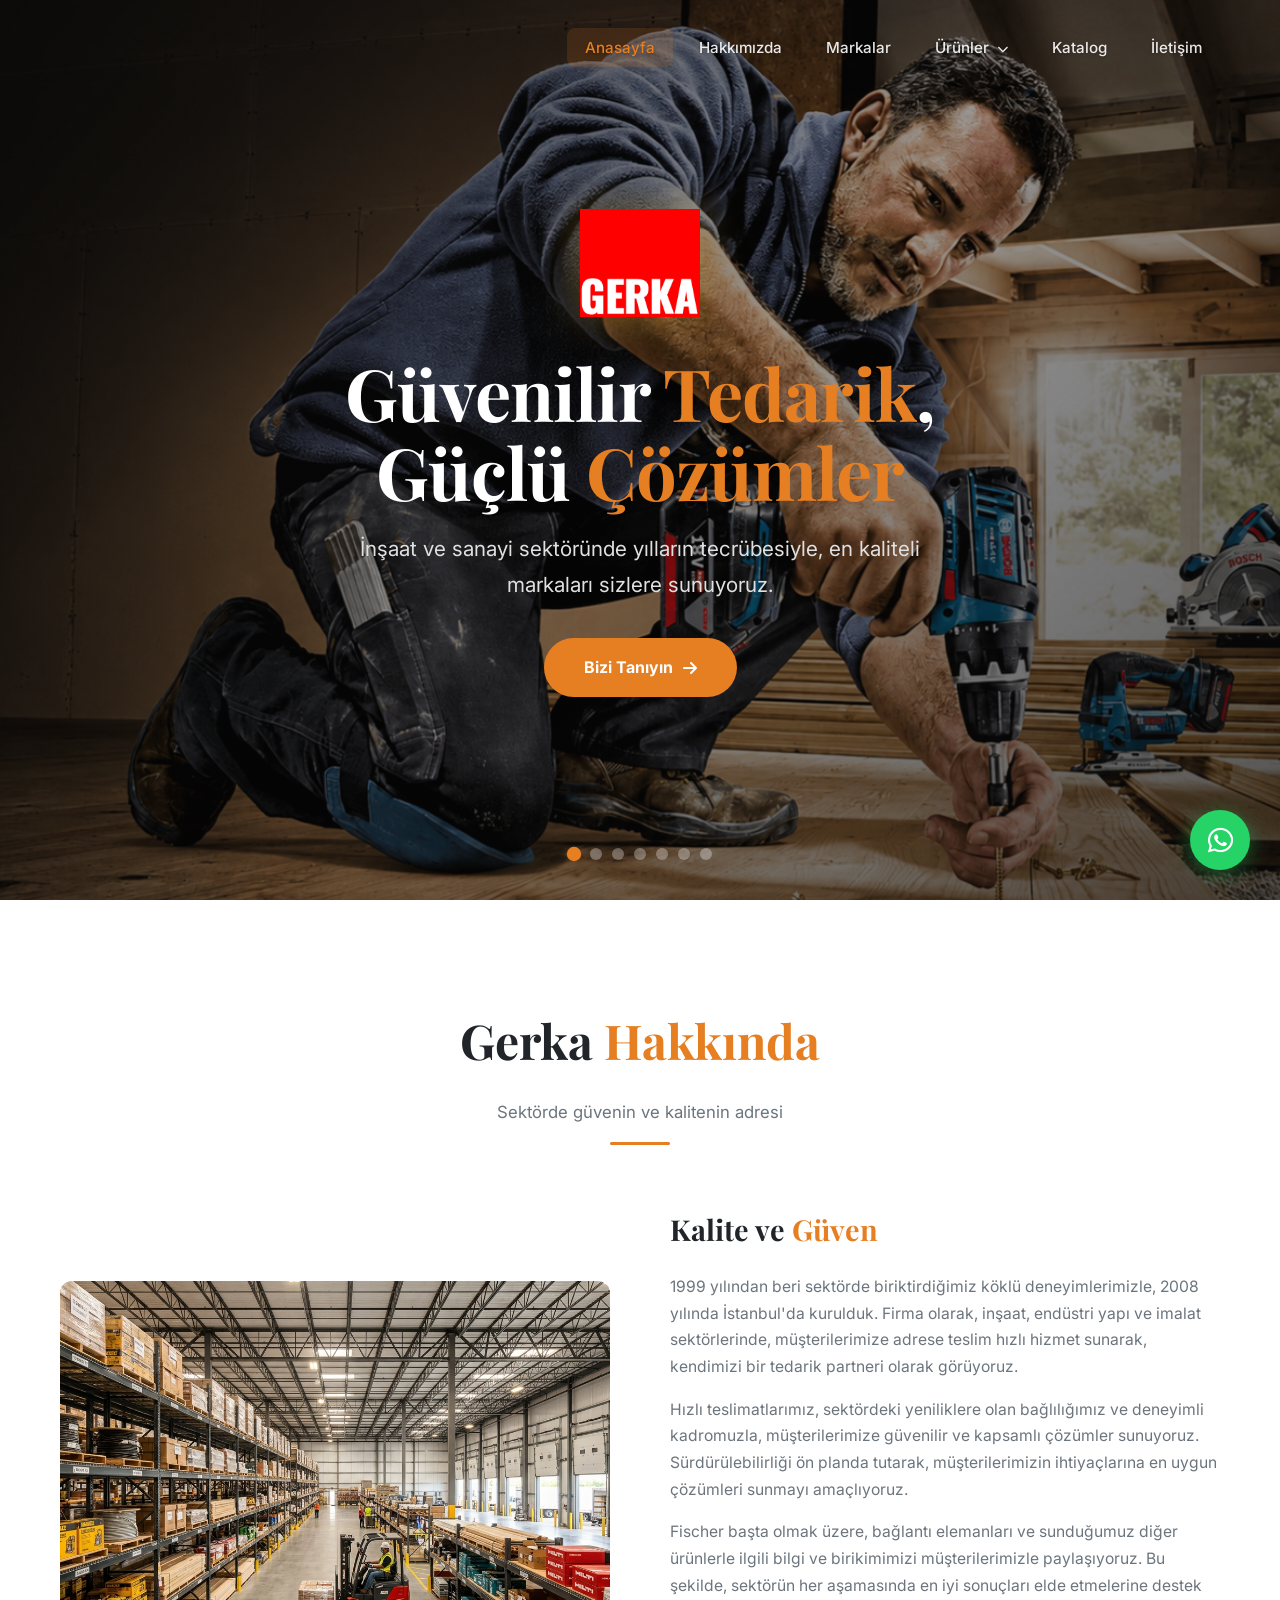
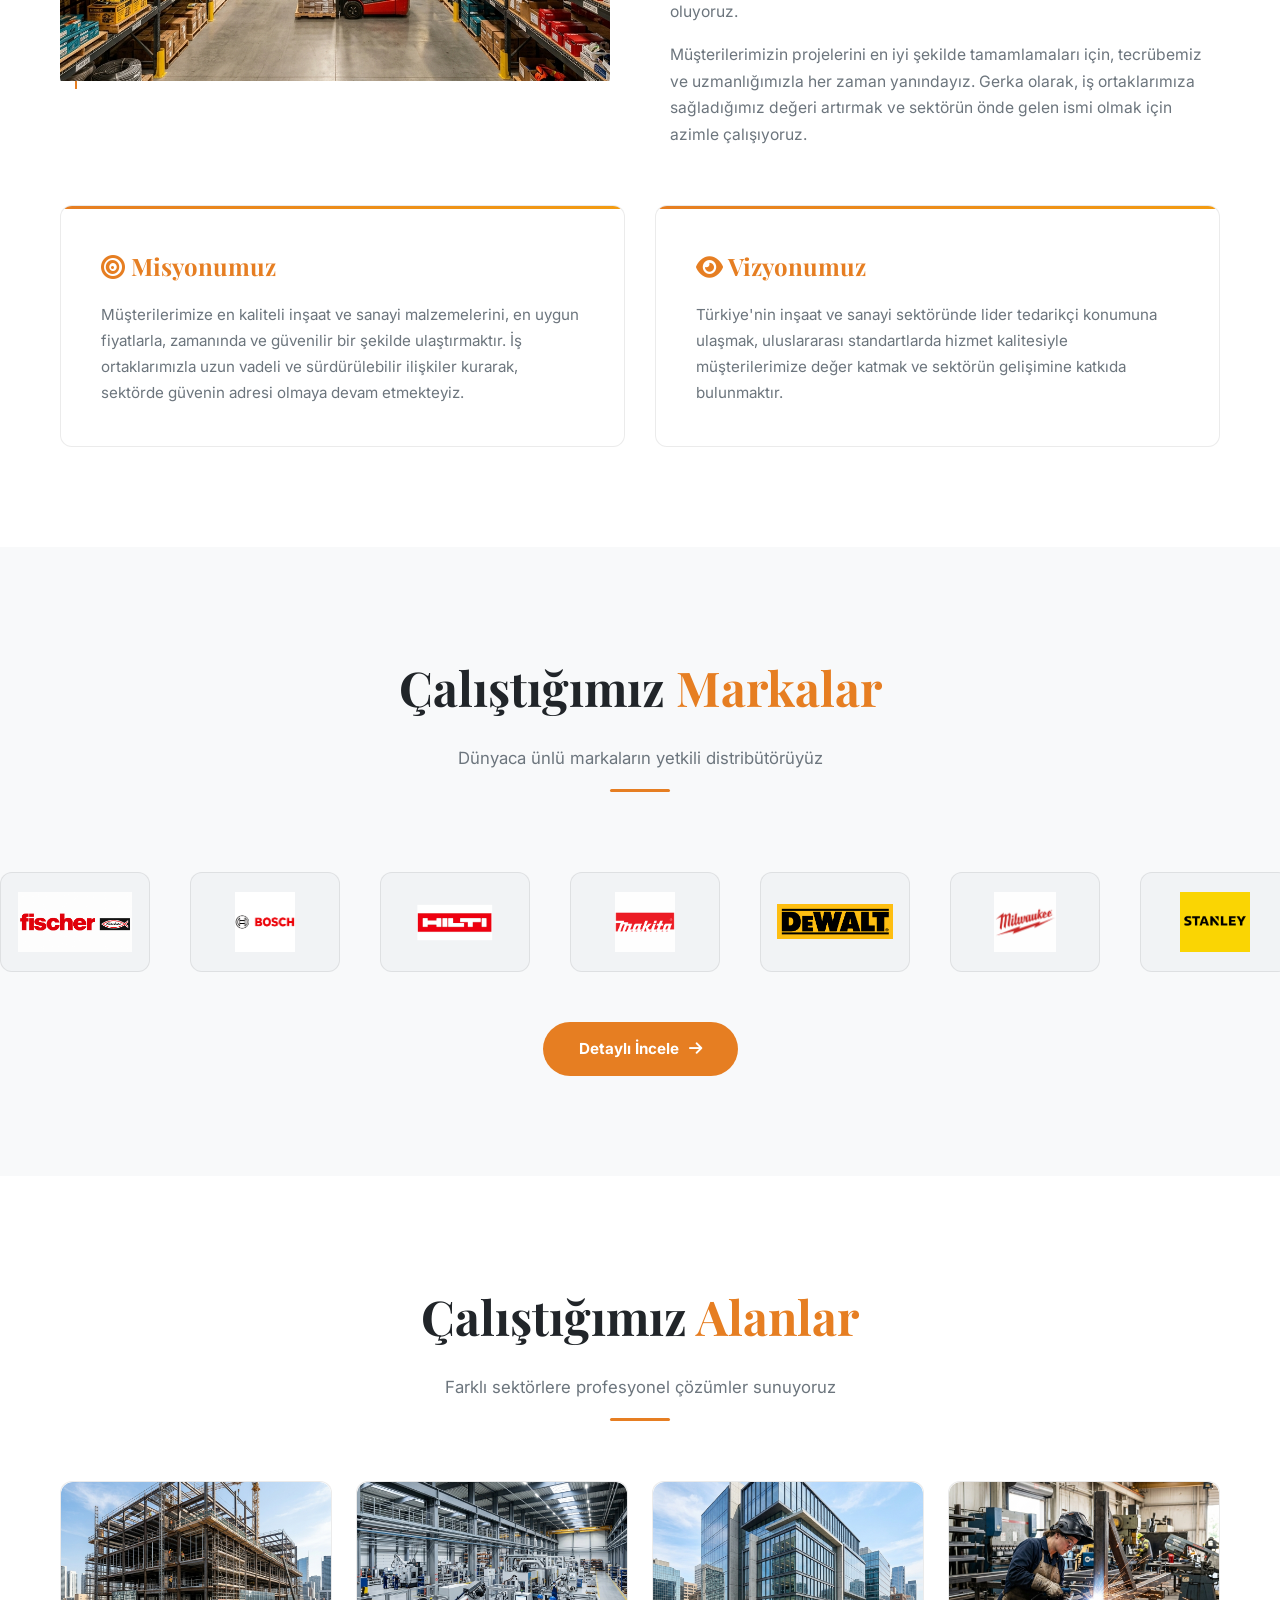
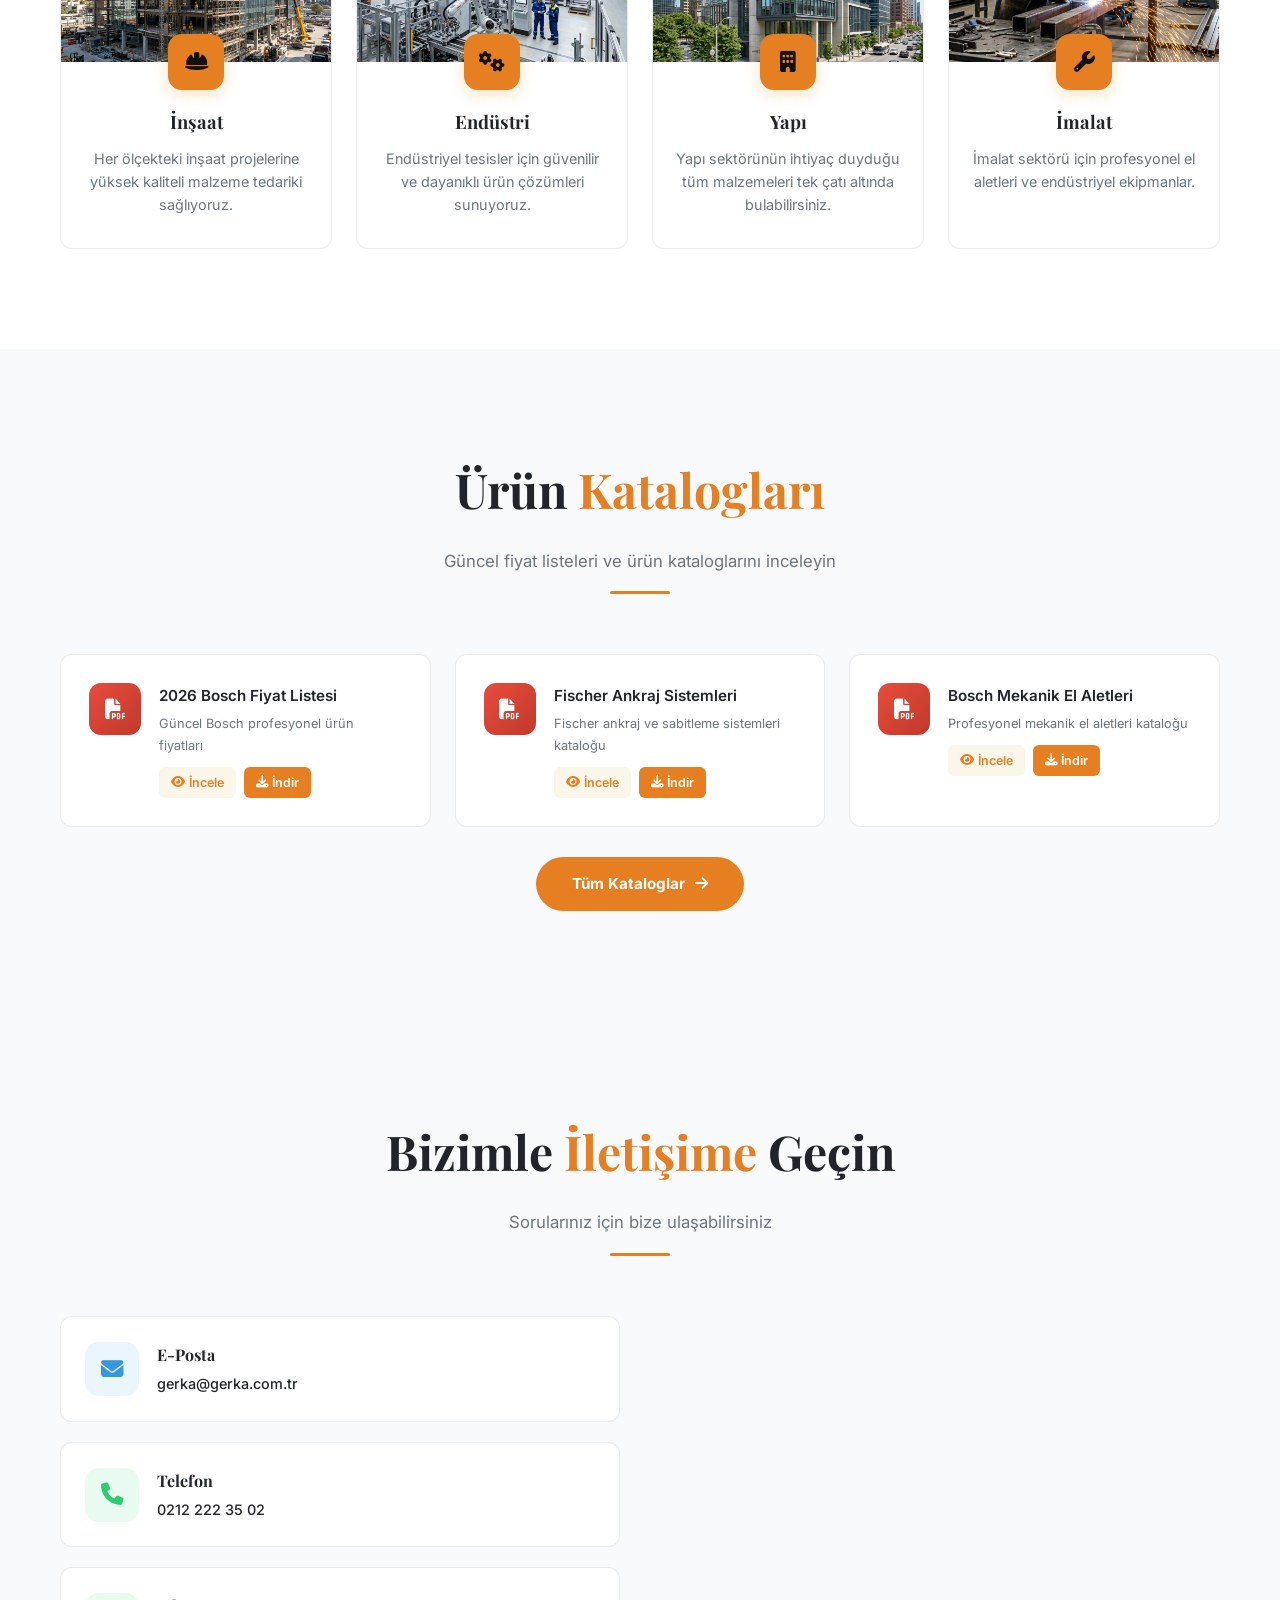
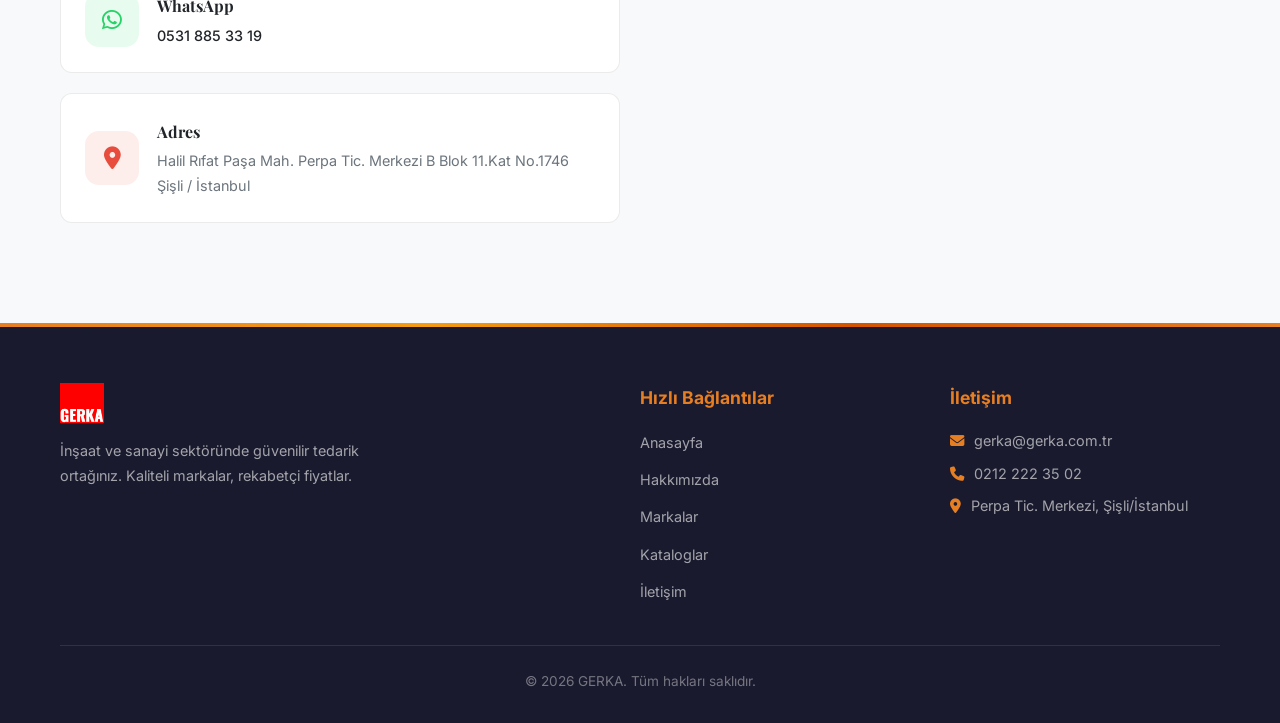
==== commit 15c62e02: "Site guncellemeleri" ====
--- a/index.html
+++ b/index.html
@@ -19,6 +19,9 @@
 </head>
 <body>
 
+  <!-- Page Transition Overlay -->
+  <div class="page-transition" id="pageTransition"></div>
+
   <!-- Preloader -->
   <div class="preloader" id="preloader">
     <div class="preloader-content">
@@ -131,16 +134,16 @@
   <!-- HAKKIMIZDA -->
   <section class="section" id="hakkimizda">
     <div class="container">
-      <div class="section-header fade-in">
+      <div class="section-header slide-up">
         <h2>Gerka <span>Hakkında</span></h2>
         <p>Sektörde güvenin ve kalitenin adresi</p>
         <div class="section-line"></div>
       </div>
       <div class="about-grid">
-        <div class="about-img fade-in">
+        <div class="about-img slide-left">
           <img src="img/anasayfa/anasayfa_1.png" alt="Gerka Hakkında">
         </div>
-        <div class="about-text fade-in">
+        <div class="about-text slide-right">
           <h3>Kalite ve <span>Güven</span></h3>
           <p>1999 yılından beri sektörde biriktirdiğimiz köklü deneyimlerimizle, 2008 yılında İstanbul'da kurulduk. Firma olarak, inşaat, endüstri yapı ve imalat sektörlerinde, müşterilerimize adrese teslim hızlı hizmet sunarak, kendimizi bir tedarik partneri olarak görüyoruz.</p>
           <p>Hızlı teslimatlarımız, sektördeki yeniliklere olan bağlılığımız ve deneyimli kadromuzla, müşterilerimize güvenilir ve kapsamlı çözümler sunuyoruz. Sürdürülebilirliği ön planda tutarak, müşterilerimizin ihtiyaçlarına en uygun çözümleri sunmayı amaçlıyoruz.</p>
@@ -167,7 +170,7 @@
   <!-- MARKALAR -->
   <section class="section brands-section" id="markalar">
     <div class="container">
-      <div class="section-header fade-in">
+      <div class="section-header slide-up">
         <h2>Çalıştığımız <span>Markalar</span></h2>
         <p>Dünyaca ünlü markaların yetkili distribütörüyüz</p>
         <div class="section-line"></div>
@@ -221,7 +224,7 @@
   <!-- ÇALIŞTIĞIMIZ ALANLAR -->
   <section class="section" id="alanlar">
     <div class="container">
-      <div class="section-header fade-in">
+      <div class="section-header slide-up">
         <h2>Çalıştığımız <span>Alanlar</span></h2>
         <p>Farklı sektörlere profesyonel çözümler sunuyoruz</p>
         <div class="section-line"></div>
@@ -266,7 +269,7 @@
   <!-- KATALOGLAR -->
   <section class="section brands-section" id="kataloglar">
     <div class="container">
-      <div class="section-header fade-in">
+      <div class="section-header slide-up">
         <h2>Ürün <span>Katalogları</span></h2>
         <p>Güncel fiyat listeleri ve ürün kataloglarını inceleyin</p>
         <div class="section-line"></div>
@@ -321,7 +324,7 @@
   <!-- İLETİŞİM -->
   <section class="section contact-section" id="iletisim">
     <div class="container">
-      <div class="section-header fade-in">
+      <div class="section-header slide-up">
         <h2>Bizimle <span>İletişime</span> Geçin</h2>
         <p>Sorularınız için bize ulaşabilirsiniz</p>
         <div class="section-line"></div>
@@ -519,6 +522,27 @@
     }, { threshold: 0.1 });
     fadeEls.forEach(el => observer.observe(el));
 
+    // Slide-up animation for section headers
+    document.querySelectorAll('.slide-up, .slide-left, .slide-right').forEach(el => observer.observe(el));
+
+    // Parallax effect on hero images
+    const heroSection = document.getElementById('hero');
+    window.addEventListener('scroll', () => {
+      const scrollY = window.pageYOffset;
+      if (scrollY < window.innerHeight) {
+        const heroSlides = document.querySelectorAll('.hero-slide img');
+        heroSlides.forEach(img => {
+          img.style.transform = `translateY(${scrollY * 0.4}px) scale(1.1)`;
+        });
+        // Fade out hero content on scroll
+        const heroContent = document.querySelector('.hero-content');
+        if (heroContent) {
+          heroContent.style.opacity = 1 - (scrollY / (window.innerHeight * 0.7));
+          heroContent.style.transform = `translateY(${scrollY * 0.3}px)`;
+        }
+      }
+    });
+
     // ScrollSpy for Navbar
     const sections = document.querySelectorAll('section[id], .hero[id]');
     const navItems = document.querySelectorAll('.nav-links > li > a');
@@ -561,12 +585,16 @@
       });
     }
 
-    // Skip preloader on internal navigation
+    // Smooth page transitions
+    const pageTransition = document.getElementById('pageTransition');
     document.querySelectorAll('a').forEach(link => {
-      link.addEventListener('click', () => {
+      link.addEventListener('click', (e) => {
         const href = link.getAttribute('href');
-        if (link.hostname === window.location.hostname && href && !href.startsWith('#') && !href.startsWith('tel:') && !href.startsWith('mailto:')) {
+        if (link.hostname === window.location.hostname && href && !href.startsWith('#') && !href.startsWith('tel:') && !href.startsWith('mailto:') && !link.hasAttribute('download') && link.target !== '_blank') {
+          e.preventDefault();
           sessionStorage.setItem('skipPreloader', 'true');
+          pageTransition.classList.add('active');
+          setTimeout(() => { window.location.href = href; }, 400);
         }
       });
     });
--- a/css/style.css
+++ b/css/style.css
@@ -42,28 +42,40 @@
 /* ===== NAVBAR ===== */
 .navbar {
   position: fixed; top: 0; left: 0; width: 100%; z-index: 1000;
-  background: rgba(17, 17, 17, 0.95);
-  backdrop-filter: blur(20px);
-  border-bottom: 1px solid rgba(255,255,255,0.05);
-  transition: var(--transition);
-}
-.navbar.scrolled { background: rgba(17, 17, 17, 1); box-shadow: var(--shadow); }
+  background: transparent;
+  border-bottom: 1px solid transparent;
+  transition: all 0.4s cubic-bezier(0.4, 0, 0.2, 1);
+  padding: 8px 0;
+}
+.navbar.scrolled {
+  background: rgba(26, 26, 46, 0.85);
+  backdrop-filter: blur(20px); -webkit-backdrop-filter: blur(20px);
+  border-bottom: 1px solid rgba(230, 126, 34, 0.15);
+  box-shadow: 0 8px 32px rgba(0,0,0,0.2);
+  padding: 0;
+}
 .navbar .container {
-  display: flex; align-items: center; justify-content: space-between;
-  height: 80px;
-}
-.navbar-logo img { height: 50px; }
+  display: flex; align-items: center; justify-content: center;
+  height: 80px; transition: height 0.4s ease;
+}
+.navbar.scrolled .container { height: 70px; justify-content: space-between; }
+.navbar-logo img { height: 50px; transition: all 0.4s ease; }
+.navbar .navbar-logo { width: 0; overflow: hidden; opacity: 0; transition: all 0.4s ease; }
+.navbar.scrolled .navbar-logo { width: auto; overflow: visible; opacity: 1; }
+.navbar.scrolled .navbar-logo img { height: 42px; }
 .navbar-logo { display: flex; align-items: center; gap: 12px; font-weight: 700; font-size: 1.4rem; color: #ffffff; }
 .navbar-logo span { color: var(--primary); font-family: 'Playfair Display', serif; letter-spacing: 2px; }
 
-.nav-links { display: flex; align-items: center; gap: 8px; }
+.nav-links { display: flex; align-items: center; gap: 8px; margin-left: auto; }
 .nav-links > li { position: relative; }
 .nav-links > li > a {
   padding: 10px 18px; border-radius: 8px; font-weight: 500; font-size: 0.95rem;
-  color: rgba(255,255,255,0.85); transition: var(--transition); position: relative;
-}
+  color: rgba(255,255,255,0.9); transition: var(--transition); position: relative;
+  text-shadow: 0 1px 3px rgba(0,0,0,0.3);
+}
+.navbar.scrolled .nav-links > li > a { text-shadow: none; }
 .nav-links > li > a:hover, .nav-links > li > a.active {
-  color: var(--primary); background: rgba(212,166,52,0.15);
+  color: var(--primary); background: rgba(230,126,34,0.15);
 }
 
 /* Dropdown */
@@ -440,13 +452,14 @@
 .scroll-top {
   position: fixed; bottom: 30px; left: 30px; z-index: 999;
   width: 50px; height: 50px; border-radius: 50%;
-  background: var(--dark-4); border: 1px solid var(--border);
+  background: #1a1a2e; border: none;
   color: var(--primary); display: flex; align-items: center;
   justify-content: center; font-size: 1.2rem; cursor: pointer;
   transition: var(--transition); opacity: 0; visibility: hidden;
+  box-shadow: 0 4px 16px rgba(26,26,46,0.3);
 }
 .scroll-top.visible { opacity: 1; visibility: visible; }
-.scroll-top:hover { background: var(--primary); color: var(--dark); }
+.scroll-top:hover { background: var(--primary); color: #fff; box-shadow: 0 4px 20px rgba(230,126,34,0.4); }
 
 /* ===== PAGE HEADERS (Sub Pages) ===== */
 .page-header {
@@ -626,8 +639,77 @@
 .product-card-body p { color: var(--text-muted); font-size: 0.95rem; }
 
 /* Animations */
-.fade-in { opacity: 0; transform: translateY(30px); transition: all 0.8s ease; }
+.fade-in { opacity: 0; transform: translateY(30px); transition: all 0.8s cubic-bezier(0.4, 0, 0.2, 1); }
 .fade-in.visible { opacity: 1; transform: translateY(0); }
+
+/* Slide Up - Section Headers */
+.slide-up { opacity: 0; transform: translateY(60px); transition: all 1s cubic-bezier(0.16, 1, 0.3, 1); }
+.slide-up.visible { opacity: 1; transform: translateY(0); }
+
+.slide-up h2 { opacity: 0; transform: translateY(40px); transition: all 0.8s cubic-bezier(0.16, 1, 0.3, 1) 0.15s; }
+.slide-up.visible h2 { opacity: 1; transform: translateY(0); }
+
+.slide-up p { opacity: 0; transform: translateY(30px); transition: all 0.8s cubic-bezier(0.16, 1, 0.3, 1) 0.3s; }
+.slide-up.visible p { opacity: 1; transform: translateY(0); }
+
+.slide-up .section-line { width: 0; transition: width 0.6s cubic-bezier(0.16, 1, 0.3, 1) 0.5s; }
+.slide-up.visible .section-line { width: 60px; }
+
+/* Stagger Delay for Cards */
+.fade-in:nth-child(1) { transition-delay: 0s; }
+.fade-in:nth-child(2) { transition-delay: 0.1s; }
+.fade-in:nth-child(3) { transition-delay: 0.2s; }
+.fade-in:nth-child(4) { transition-delay: 0.3s; }
+
+/* Slide Left / Right */
+.slide-left {
+  opacity: 0; transform: translateX(-80px);
+  transition: all 1s cubic-bezier(0.16, 1, 0.3, 1);
+}
+.slide-left.visible { opacity: 1; transform: translateX(0); }
+
+.slide-right {
+  opacity: 0; transform: translateX(80px);
+  transition: all 1s cubic-bezier(0.16, 1, 0.3, 1) 0.15s;
+}
+.slide-right.visible { opacity: 1; transform: translateX(0); }
+
+/* Catalog Card Hover Glow */
+.catalog-preview-card {
+  transition: all 0.4s cubic-bezier(0.4, 0, 0.2, 1);
+  position: relative;
+}
+.catalog-preview-card::before {
+  content: ''; position: absolute; inset: -2px; border-radius: inherit;
+  background: linear-gradient(135deg, var(--primary), rgba(230,126,34,0.3), var(--primary));
+  opacity: 0; z-index: -1; transition: opacity 0.4s ease;
+  filter: blur(12px);
+}
+.catalog-preview-card:hover {
+  transform: translateY(-6px);
+  box-shadow: 0 12px 40px rgba(230,126,34,0.2);
+}
+.catalog-preview-card:hover::before { opacity: 1; }
+
+/* Page Transition Overlay */
+.page-transition {
+  position: fixed; inset: 0; z-index: 99999;
+  background: #1a1a2e;
+  pointer-events: none;
+  opacity: 0;
+  transition: opacity 0.4s ease;
+}
+.page-transition.active { opacity: 1; pointer-events: all; }
+
+/* Page fade-in on load */
+body { animation: pageIn 0.5s ease; }
+@keyframes pageIn {
+  from { opacity: 0; }
+  to { opacity: 1; }
+}
+
+/* Parallax Hero */
+.hero-slide img { will-change: transform; }
 
 /* ===== RESPONSIVE ===== */
 @media (max-width: 992px) {
@@ -642,7 +724,7 @@
   .menu-toggle { display: flex; }
   .nav-links {
     position: fixed; top: 0; right: -100%; width: 80%; height: 100vh;
-    background: rgba(17, 17, 17, 0.98); backdrop-filter: blur(20px);
+    background: rgba(26, 26, 46, 0.98); backdrop-filter: blur(20px);
     flex-direction: column; padding: 100px 30px 30px;
     transition: var(--transition); gap: 4px; align-items: flex-start;
     box-shadow: -10px 0 40px rgba(0,0,0,0.5);
@@ -678,12 +760,12 @@
   .mega-category.dropdown-open > .mega-title .mega-arrow { transform: rotate(90deg); }
   .mega-category:hover > .mega-sub { opacity: 1; visibility: visible; display: none; }
   .mega-category.dropdown-open:hover > .mega-sub { display: block; }
-  .hero { height: 60vh; min-height: 400px; }
+  .hero { height: 70vh; min-height: 450px; }
   .hero-slide img { object-position: center center; }
   .hero-content { bottom: 30px; }
-  .hero-content .hero-logo { width: 60px; height: 60px; }
-  .hero-content h1 { font-size: 1.5rem; }
-  .hero-content p { font-size: 0.85rem; margin-bottom: 20px; }
+  .hero-content .hero-logo { width: 80px; height: 80px; margin-bottom: 16px; }
+  .hero-content h1 { font-size: 1.6rem; }
+  .hero-content p { font-size: 0.9rem; margin-bottom: 20px; }
   .areas-grid { grid-template-columns: 1fr 1fr; }
   .brand-item { width: 120px; height: 80px; }
 }
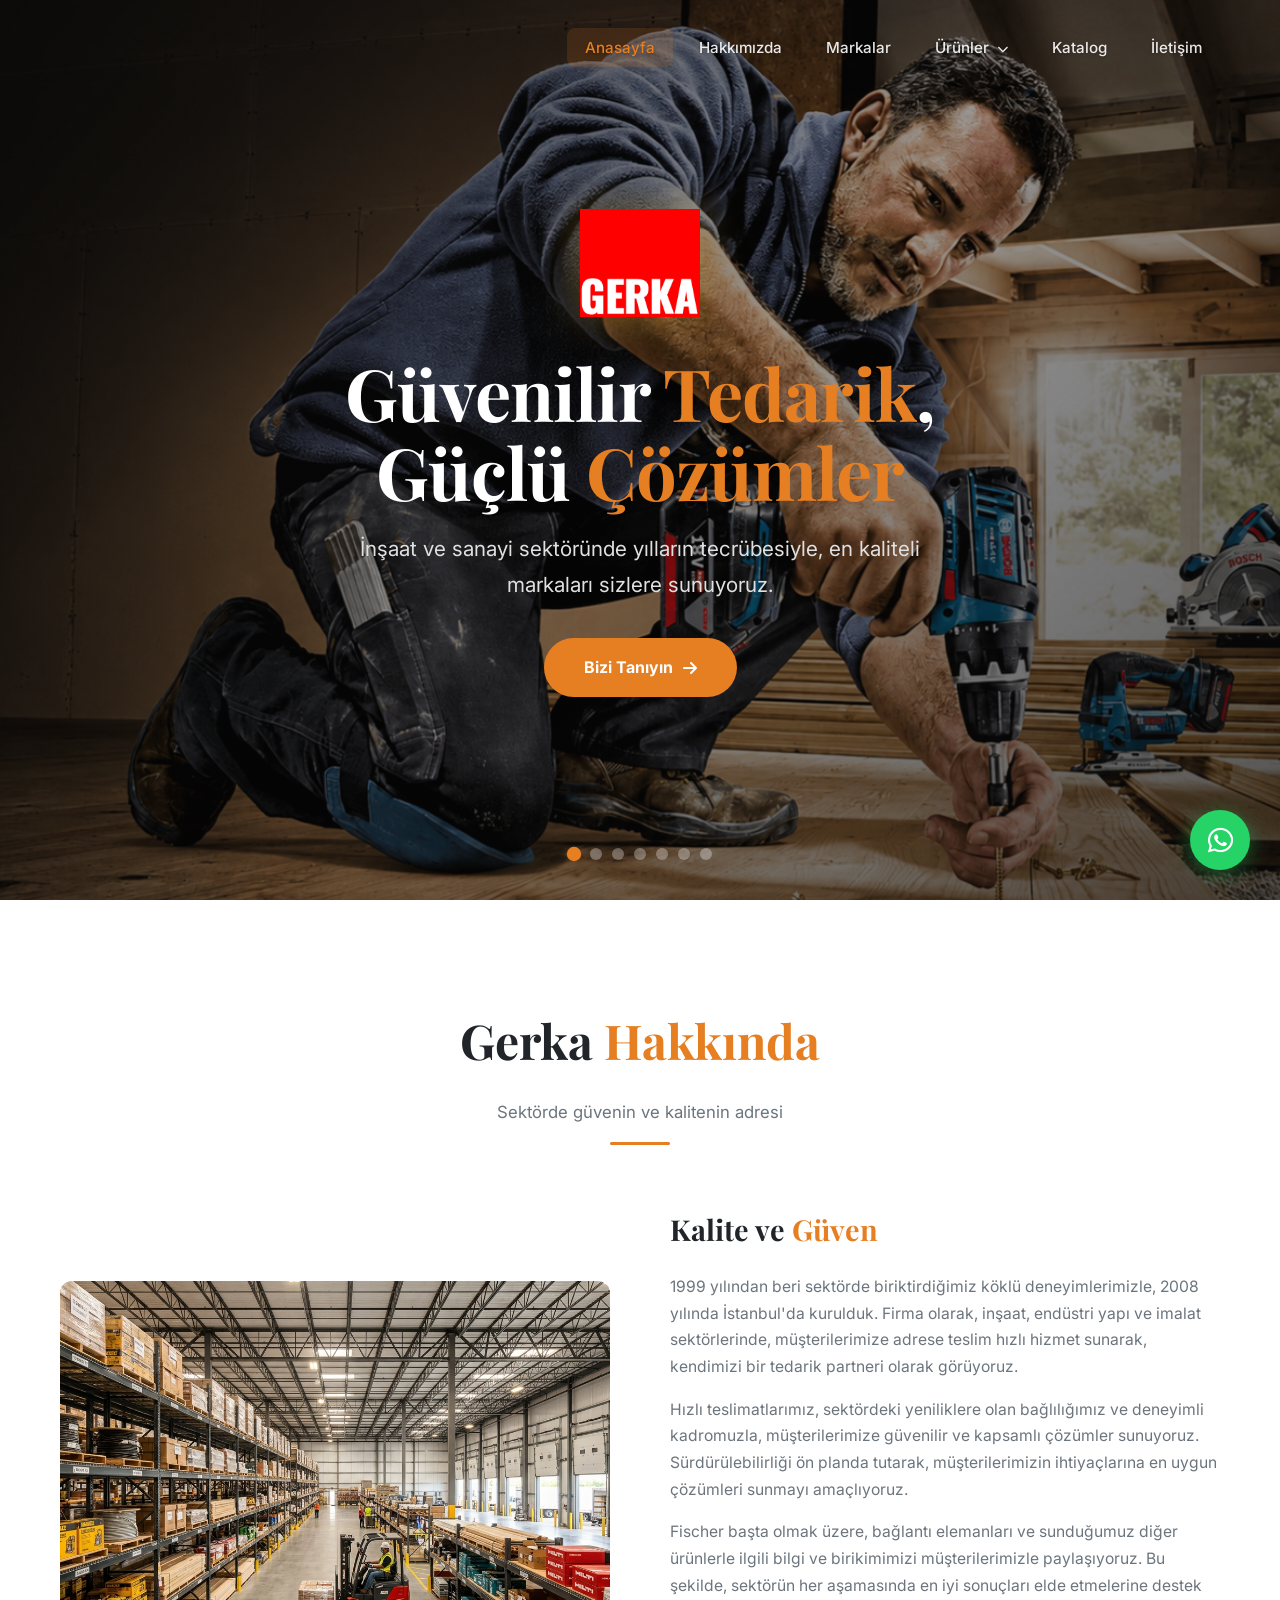
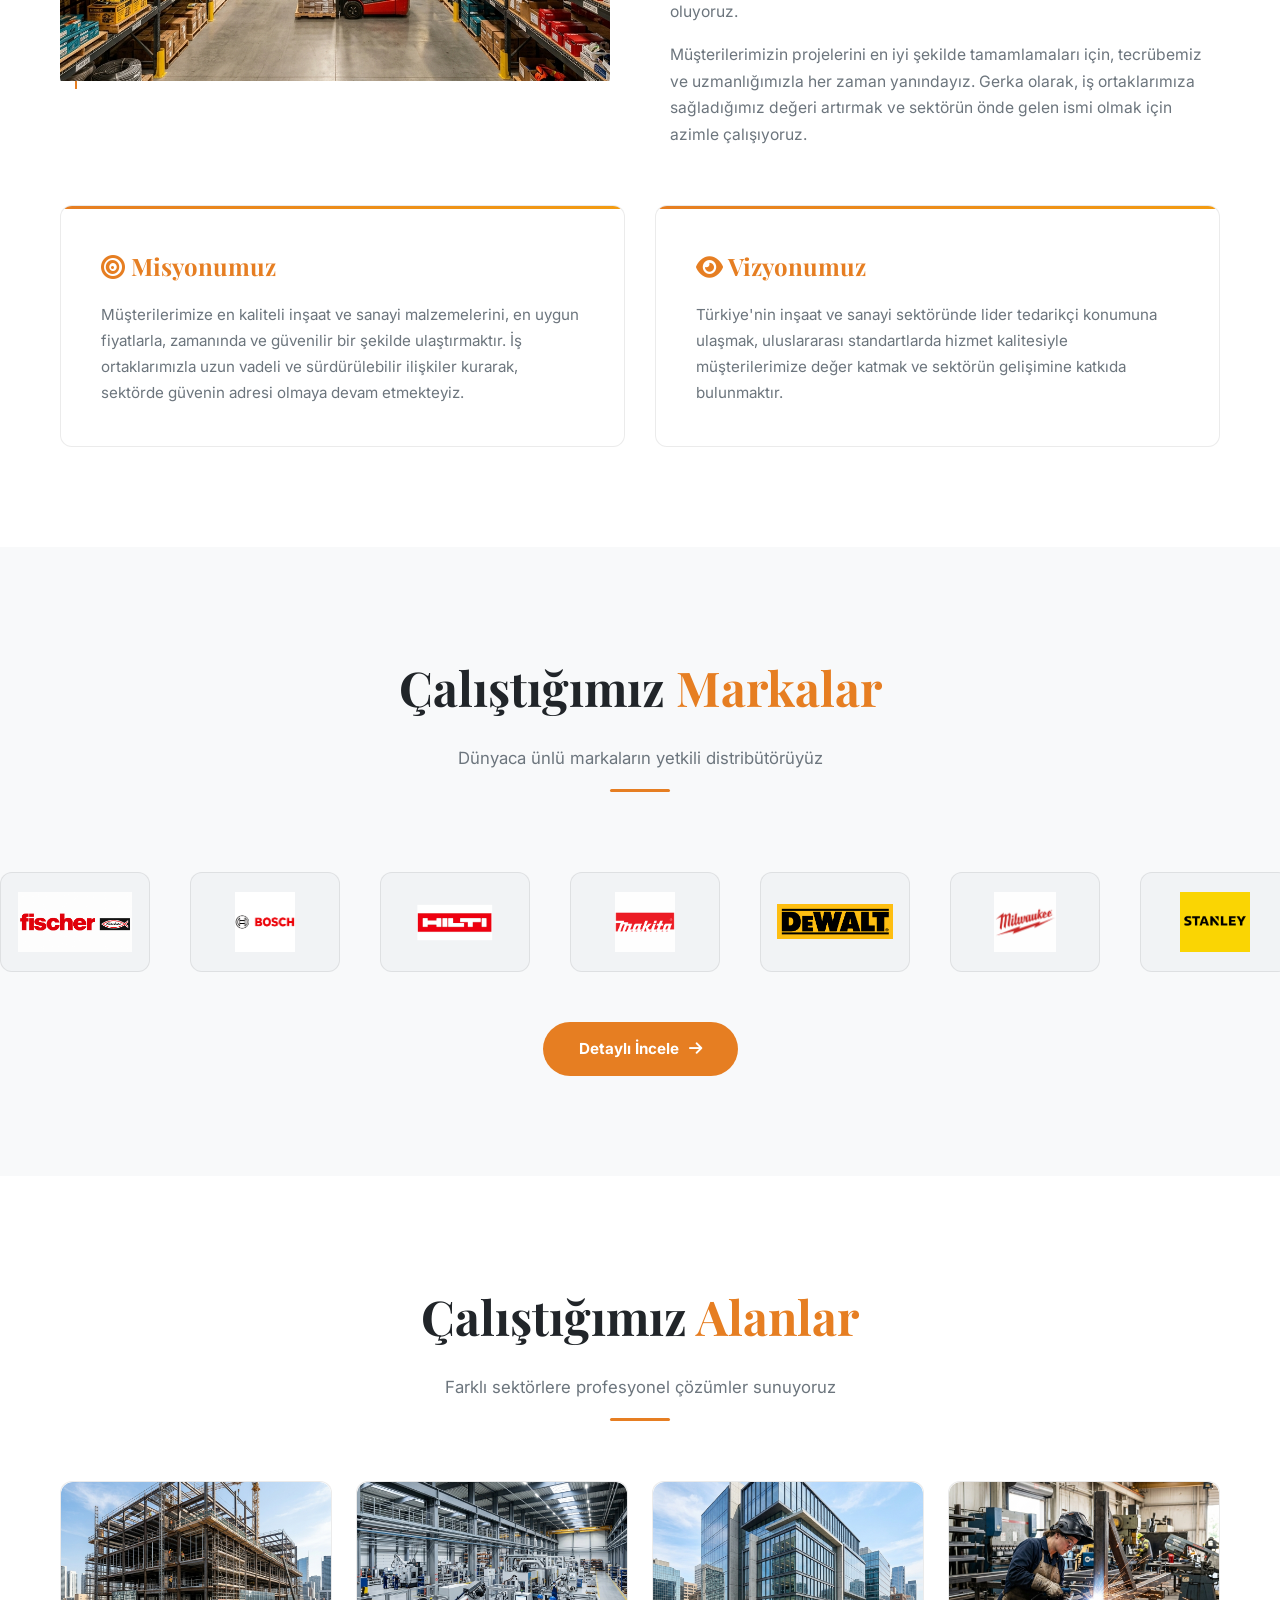
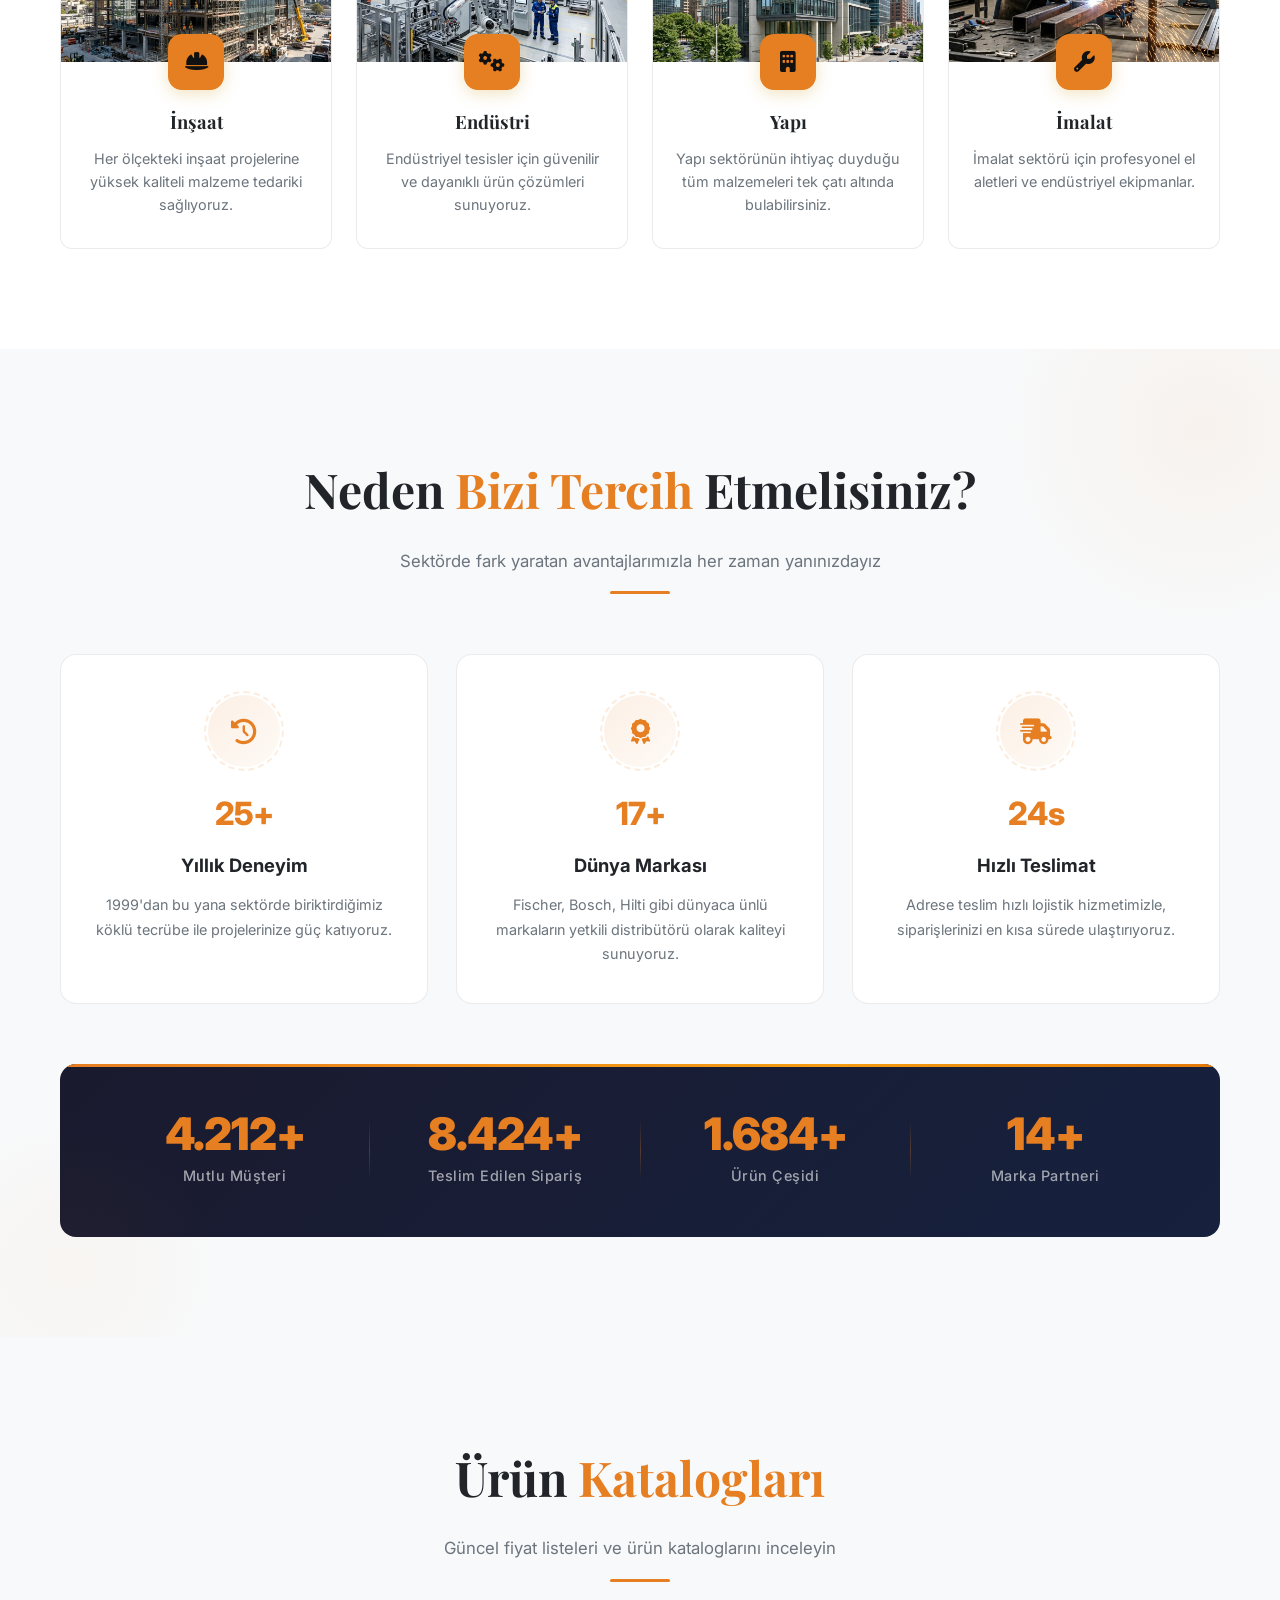
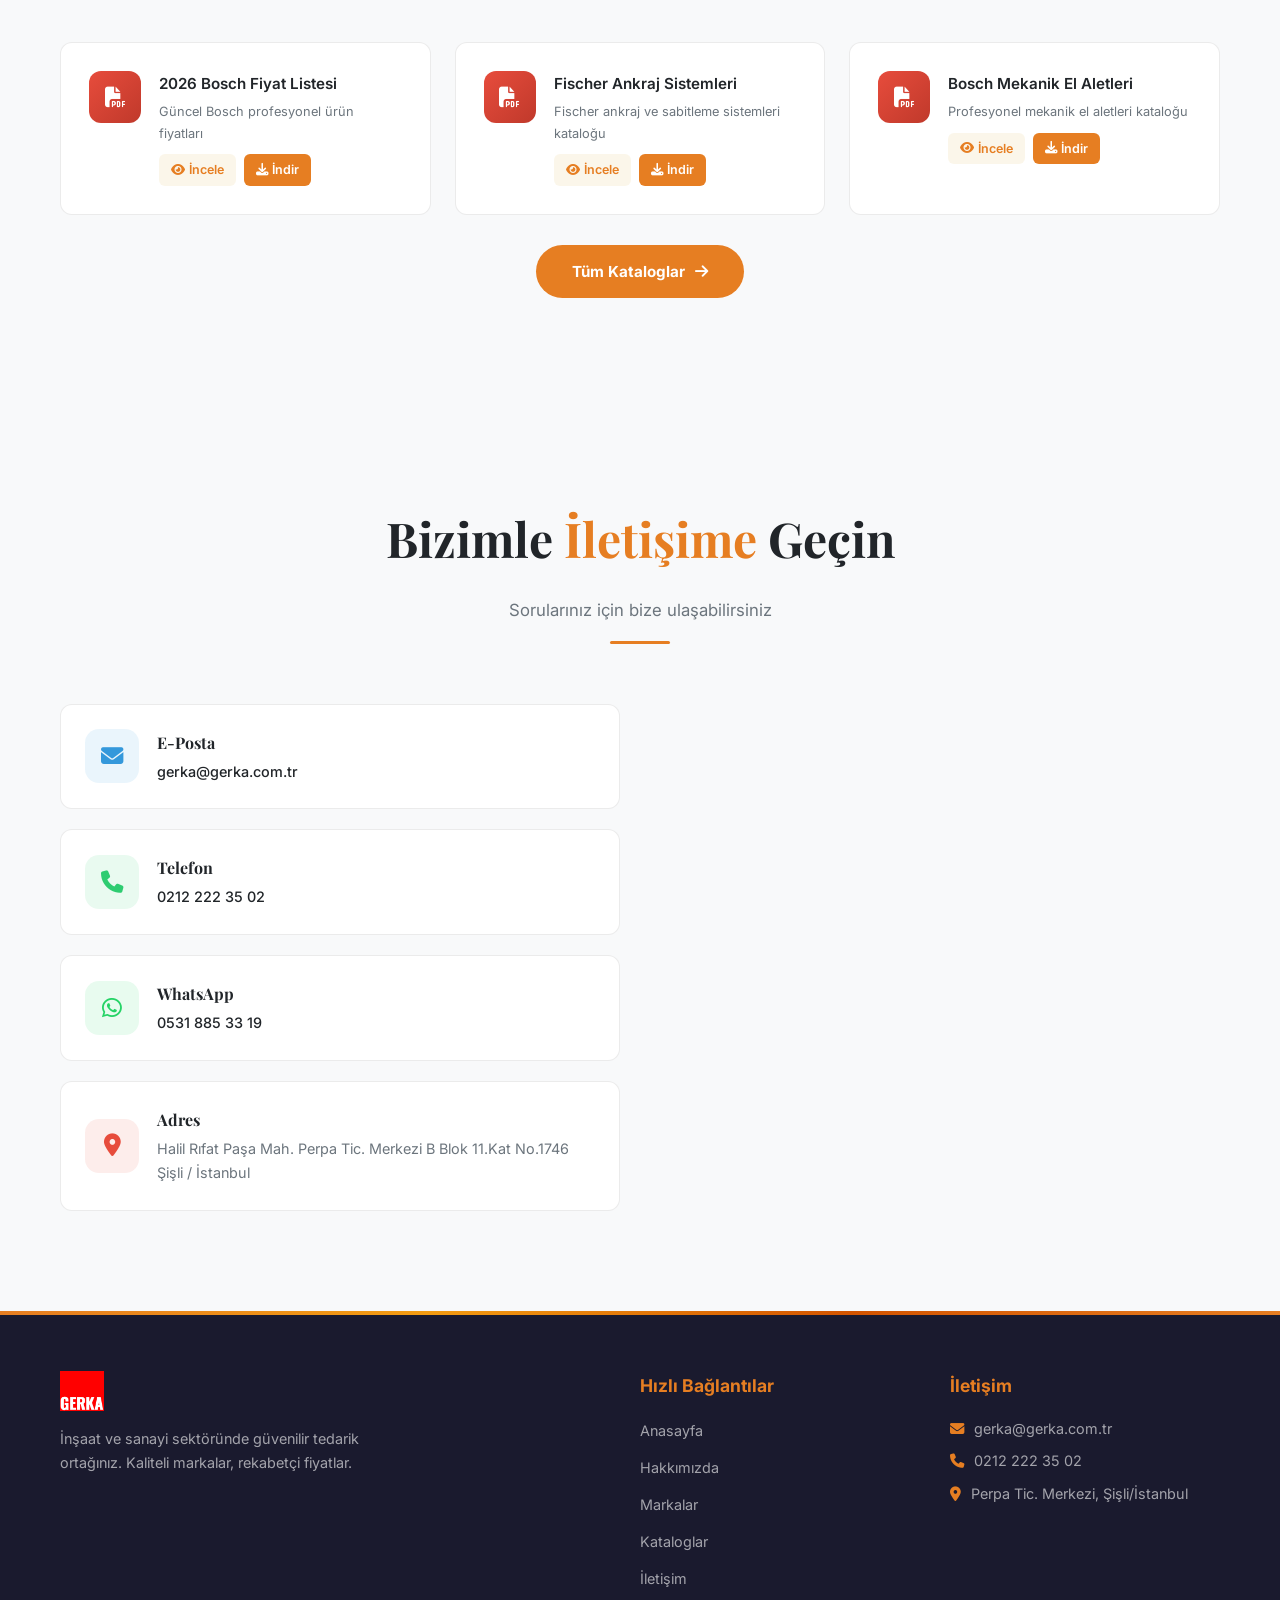
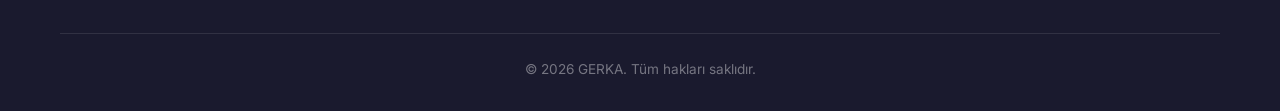
==== commit a337f7b8: "Neden Bizi Tercih Etmelisiniz bolumu eklendi" ====
--- a/index.html
+++ b/index.html
@@ -266,6 +266,69 @@
     </div>
   </section>
 
+  <!-- NEDEN BİZİ TERCİH ETMELİSİNİZ -->
+  <section class="section why-us-section" id="neden-biz">
+    <div class="container">
+      <div class="section-header slide-up">
+        <h2>Neden <span>Bizi Tercih</span> Etmelisiniz?</h2>
+        <p>Sektörde fark yaratan avantajlarımızla her zaman yanınızdayız</p>
+        <div class="section-line"></div>
+      </div>
+
+      <div class="why-us-grid">
+        <div class="why-us-card fade-in">
+          <div class="why-us-icon">
+            <i class="fas fa-history"></i>
+          </div>
+          <div class="why-us-number">25+</div>
+          <h3>Yıllık Deneyim</h3>
+          <p>1999'dan bu yana sektörde biriktirdiğimiz köklü tecrübe ile projelerinize güç katıyoruz.</p>
+        </div>
+
+        <div class="why-us-card fade-in">
+          <div class="why-us-icon">
+            <i class="fas fa-award"></i>
+          </div>
+          <div class="why-us-number">17+</div>
+          <h3>Dünya Markası</h3>
+          <p>Fischer, Bosch, Hilti gibi dünyaca ünlü markaların yetkili distribütörü olarak kaliteyi sunuyoruz.</p>
+        </div>
+
+        <div class="why-us-card fade-in">
+          <div class="why-us-icon">
+            <i class="fas fa-shipping-fast"></i>
+          </div>
+          <div class="why-us-number">24s</div>
+          <h3>Hızlı Teslimat</h3>
+          <p>Adrese teslim hızlı lojistik hizmetimizle, siparişlerinizi en kısa sürede ulaştırıyoruz.</p>
+        </div>
+      </div>
+
+      <!-- Stats Bar -->
+      <div class="why-us-stats">
+        <div class="why-us-stat fade-in">
+          <div class="why-us-stat-number" data-target="5000">0</div>
+          <div class="why-us-stat-label">Mutlu Müşteri</div>
+        </div>
+        <div class="why-us-stat-divider"></div>
+        <div class="why-us-stat fade-in">
+          <div class="why-us-stat-number" data-target="10000">0</div>
+          <div class="why-us-stat-label">Teslim Edilen Sipariş</div>
+        </div>
+        <div class="why-us-stat-divider"></div>
+        <div class="why-us-stat fade-in">
+          <div class="why-us-stat-number" data-target="2000">0</div>
+          <div class="why-us-stat-label">Ürün Çeşidi</div>
+        </div>
+        <div class="why-us-stat-divider"></div>
+        <div class="why-us-stat fade-in">
+          <div class="why-us-stat-number" data-target="17">0</div>
+          <div class="why-us-stat-label">Marka Partneri</div>
+        </div>
+      </div>
+    </div>
+  </section>
+
   <!-- KATALOGLAR -->
   <section class="section brands-section" id="kataloglar">
     <div class="container">
@@ -624,6 +687,39 @@
     waChatInput.addEventListener('keypress', (e) => {
       if (e.key === 'Enter') sendWhatsApp();
     });
+
+    // Counter Animation for Why Us Stats
+    const statNumbers = document.querySelectorAll('.why-us-stat-number');
+    let statsAnimated = false;
+    const statsObserver = new IntersectionObserver((entries) => {
+      entries.forEach(entry => {
+        if (entry.isIntersecting && !statsAnimated) {
+          statsAnimated = true;
+          statNumbers.forEach(num => {
+            const target = parseInt(num.getAttribute('data-target'));
+            const duration = 2000;
+            const startTime = performance.now();
+            
+            function updateCounter(currentTime) {
+              const elapsed = currentTime - startTime;
+              const progress = Math.min(elapsed / duration, 1);
+              const easeOut = 1 - Math.pow(1 - progress, 3);
+              const current = Math.floor(easeOut * target);
+              num.textContent = current.toLocaleString('tr-TR') + '+';
+              if (progress < 1) {
+                requestAnimationFrame(updateCounter);
+              } else {
+                num.textContent = target.toLocaleString('tr-TR') + '+';
+              }
+            }
+            requestAnimationFrame(updateCounter);
+          });
+        }
+      });
+    }, { threshold: 0.3 });
+    
+    const statsSection = document.querySelector('.why-us-stats');
+    if (statsSection) statsObserver.observe(statsSection);
   </script>
 </body>
 </html>
--- a/css/style.css
+++ b/css/style.css
@@ -711,6 +711,224 @@
 /* Parallax Hero */
 .hero-slide img { will-change: transform; }
 
+/* ===== WHY CHOOSE US ===== */
+.why-us-section {
+  background: var(--dark-2);
+  position: relative;
+  overflow: hidden;
+}
+.why-us-section::before {
+  content: '';
+  position: absolute;
+  top: -120px;
+  right: -120px;
+  width: 400px;
+  height: 400px;
+  border-radius: 50%;
+  background: radial-gradient(circle, rgba(230,126,34,0.06) 0%, transparent 70%);
+  pointer-events: none;
+}
+.why-us-section::after {
+  content: '';
+  position: absolute;
+  bottom: -80px;
+  left: -80px;
+  width: 300px;
+  height: 300px;
+  border-radius: 50%;
+  background: radial-gradient(circle, rgba(230,126,34,0.04) 0%, transparent 70%);
+  pointer-events: none;
+}
+
+.why-us-grid {
+  display: grid;
+  grid-template-columns: repeat(3, 1fr);
+  gap: 28px;
+  margin-bottom: 60px;
+}
+
+.why-us-card {
+  background: var(--dark-3);
+  border: 1px solid var(--border);
+  border-radius: 16px;
+  padding: 40px 30px 36px;
+  text-align: center;
+  transition: all 0.4s cubic-bezier(0.4, 0, 0.2, 1);
+  position: relative;
+  overflow: hidden;
+}
+.why-us-card::before {
+  content: '';
+  position: absolute;
+  top: 0;
+  left: 0;
+  width: 100%;
+  height: 4px;
+  background: linear-gradient(90deg, var(--primary), var(--primary-light));
+  transform: scaleX(0);
+  transform-origin: left;
+  transition: transform 0.5s cubic-bezier(0.16, 1, 0.3, 1);
+}
+.why-us-card:hover::before {
+  transform: scaleX(1);
+}
+.why-us-card:hover {
+  transform: translateY(-10px);
+  border-color: rgba(230,126,34,0.3);
+  box-shadow: 0 20px 50px rgba(230,126,34,0.1);
+}
+
+.why-us-icon {
+  width: 72px;
+  height: 72px;
+  border-radius: 50%;
+  background: linear-gradient(135deg, rgba(230,126,34,0.12), rgba(230,126,34,0.04));
+  display: flex;
+  align-items: center;
+  justify-content: center;
+  margin: 0 auto 20px;
+  font-size: 1.6rem;
+  color: var(--primary);
+  transition: all 0.4s ease;
+  position: relative;
+}
+.why-us-icon::after {
+  content: '';
+  position: absolute;
+  inset: -4px;
+  border-radius: 50%;
+  border: 2px dashed rgba(230,126,34,0.15);
+  transition: all 0.6s ease;
+}
+.why-us-card:hover .why-us-icon {
+  background: linear-gradient(135deg, var(--primary), var(--primary-light));
+  color: #fff;
+  transform: scale(1.1) rotate(5deg);
+  box-shadow: 0 8px 24px rgba(230,126,34,0.3);
+}
+.why-us-card:hover .why-us-icon::after {
+  transform: rotate(180deg);
+  border-color: rgba(230,126,34,0.3);
+}
+
+.why-us-number {
+  font-family: 'Inter', sans-serif;
+  font-size: 2rem;
+  font-weight: 800;
+  color: var(--primary);
+  margin-bottom: 8px;
+  letter-spacing: -1px;
+}
+
+.why-us-card h3 {
+  font-size: 1.15rem;
+  margin-bottom: 12px;
+  color: var(--text);
+  font-family: 'Inter', sans-serif;
+  font-weight: 700;
+}
+
+.why-us-card p {
+  color: var(--text-muted);
+  font-size: 0.9rem;
+  line-height: 1.7;
+}
+
+/* Stats Bar */
+.why-us-stats {
+  background: linear-gradient(135deg, #1a1a2e, #16213e);
+  border-radius: 16px;
+  padding: 48px 40px;
+  display: flex;
+  align-items: center;
+  justify-content: space-around;
+  position: relative;
+  overflow: hidden;
+}
+.why-us-stats::before {
+  content: '';
+  position: absolute;
+  top: 0;
+  left: 0;
+  width: 100%;
+  height: 3px;
+  background: linear-gradient(90deg, var(--primary), var(--primary-light), var(--primary-dark), var(--primary));
+  background-size: 200% auto;
+  animation: shimmerLine 3s linear infinite;
+}
+@keyframes shimmerLine {
+  0% { background-position: 0% center; }
+  100% { background-position: 200% center; }
+}
+
+.why-us-stat {
+  text-align: center;
+  flex: 1;
+}
+
+.why-us-stat-number {
+  font-family: 'Inter', sans-serif;
+  font-size: 2.8rem;
+  font-weight: 900;
+  color: var(--primary);
+  line-height: 1;
+  margin-bottom: 8px;
+  letter-spacing: -1px;
+}
+
+.why-us-stat-label {
+  font-family: 'Inter', sans-serif;
+  font-size: 0.9rem;
+  color: rgba(255,255,255,0.6);
+  font-weight: 500;
+  letter-spacing: 0.5px;
+}
+
+.why-us-stat-divider {
+  width: 1px;
+  height: 60px;
+  background: linear-gradient(to bottom, transparent, rgba(230,126,34,0.3), transparent);
+  flex-shrink: 0;
+}
+
+/* Why Us Responsive */
+@media (max-width: 992px) {
+  .why-us-grid {
+    grid-template-columns: repeat(2, 1fr);
+  }
+  .why-us-stats {
+    flex-wrap: wrap;
+    gap: 30px;
+    padding: 36px 24px;
+  }
+  .why-us-stat {
+    flex: 1 1 40%;
+  }
+  .why-us-stat-divider {
+    display: none;
+  }
+}
+
+@media (max-width: 600px) {
+  .why-us-grid {
+    grid-template-columns: 1fr;
+    gap: 20px;
+  }
+  .why-us-card {
+    padding: 32px 24px 28px;
+  }
+  .why-us-stat-number {
+    font-size: 2.2rem;
+  }
+  .why-us-stats {
+    padding: 28px 20px;
+    gap: 24px;
+  }
+  .why-us-stat {
+    flex: 1 1 45%;
+  }
+}
+
 /* ===== RESPONSIVE ===== */
 @media (max-width: 992px) {
   .about-grid { grid-template-columns: 1fr; gap: 30px; }
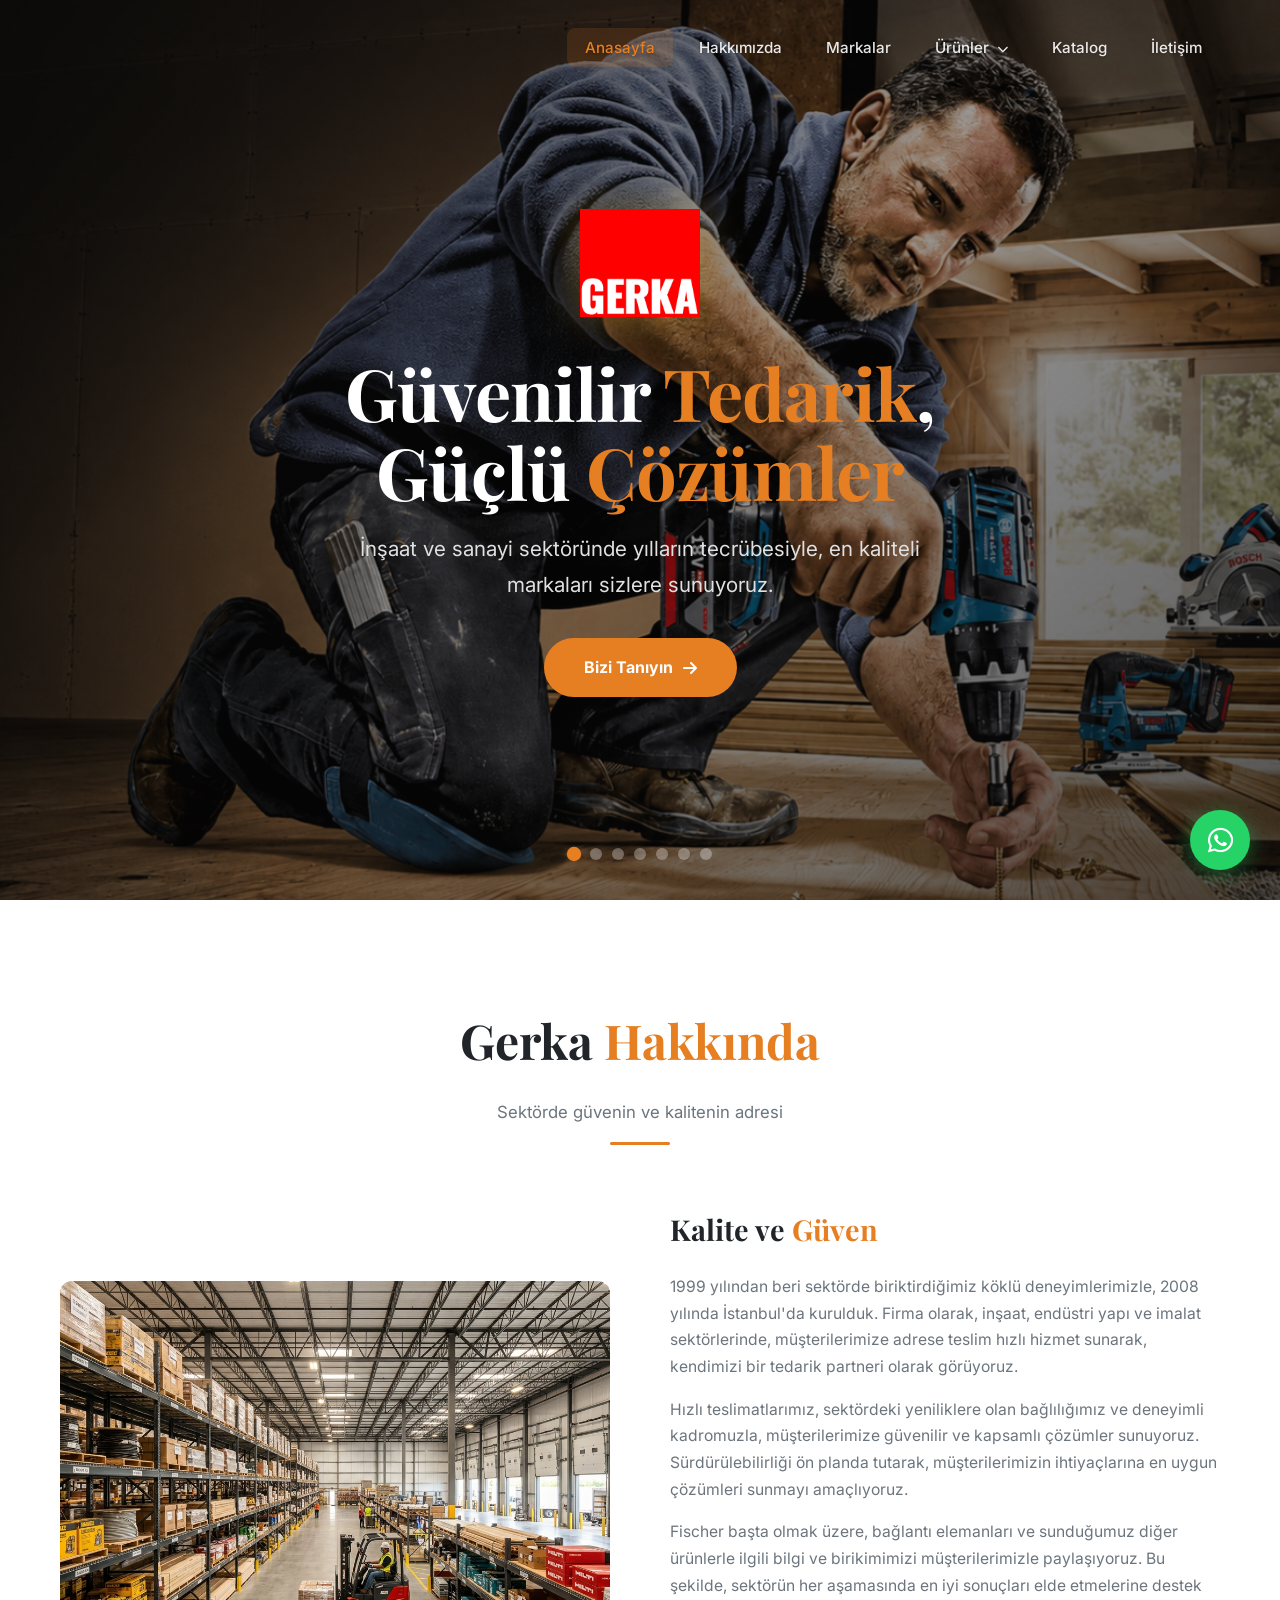
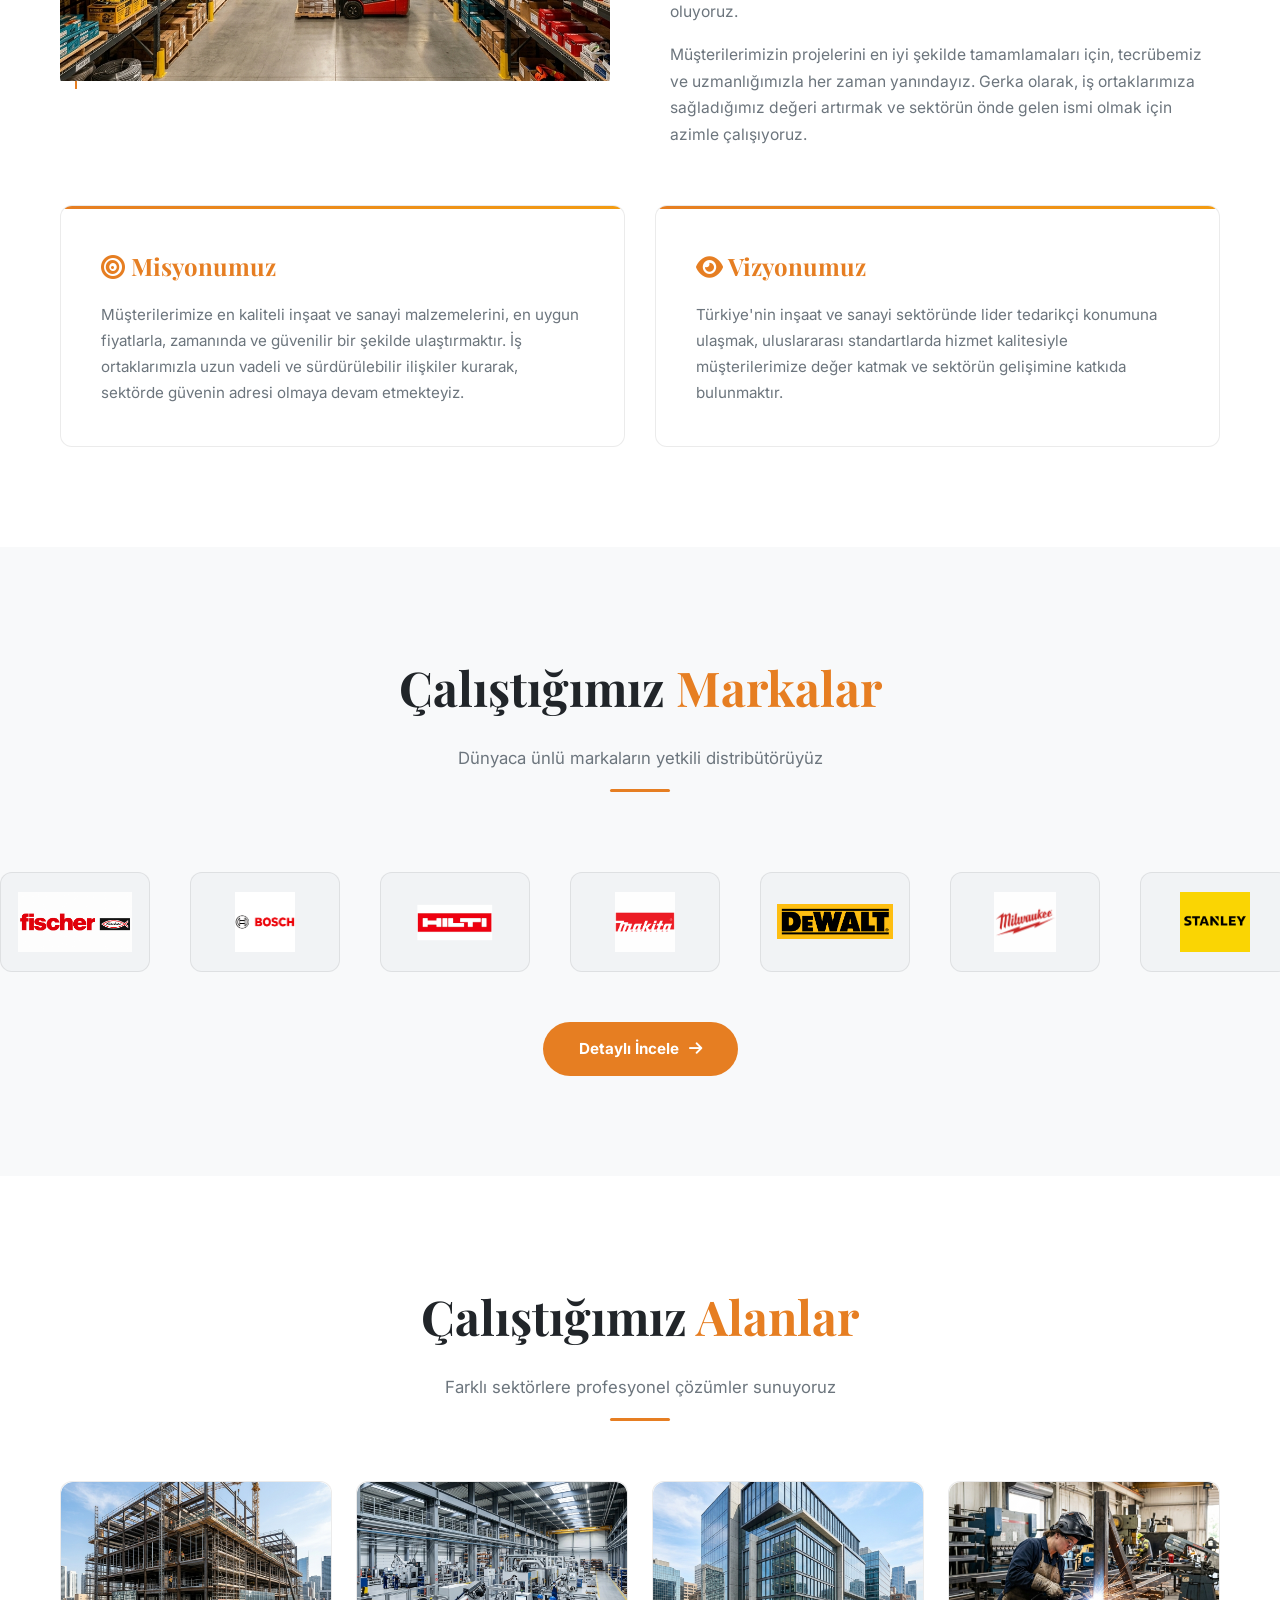
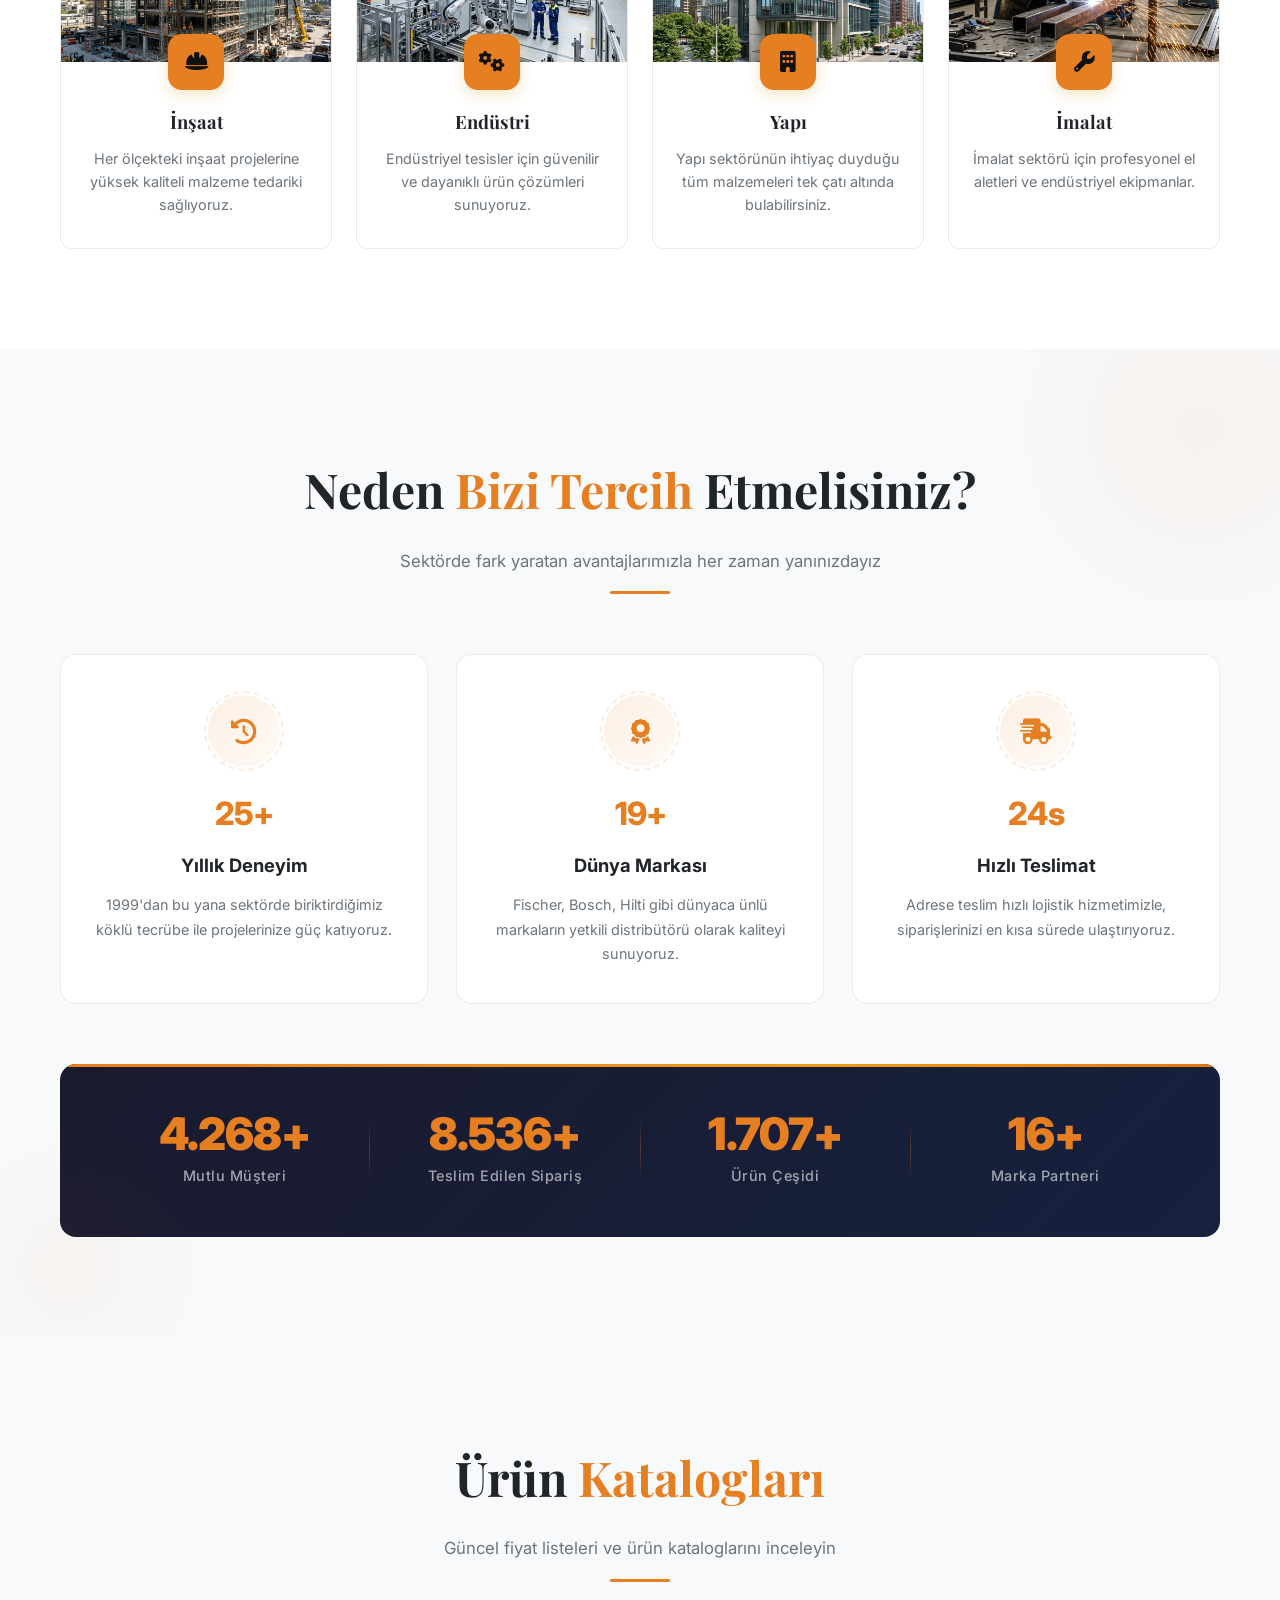
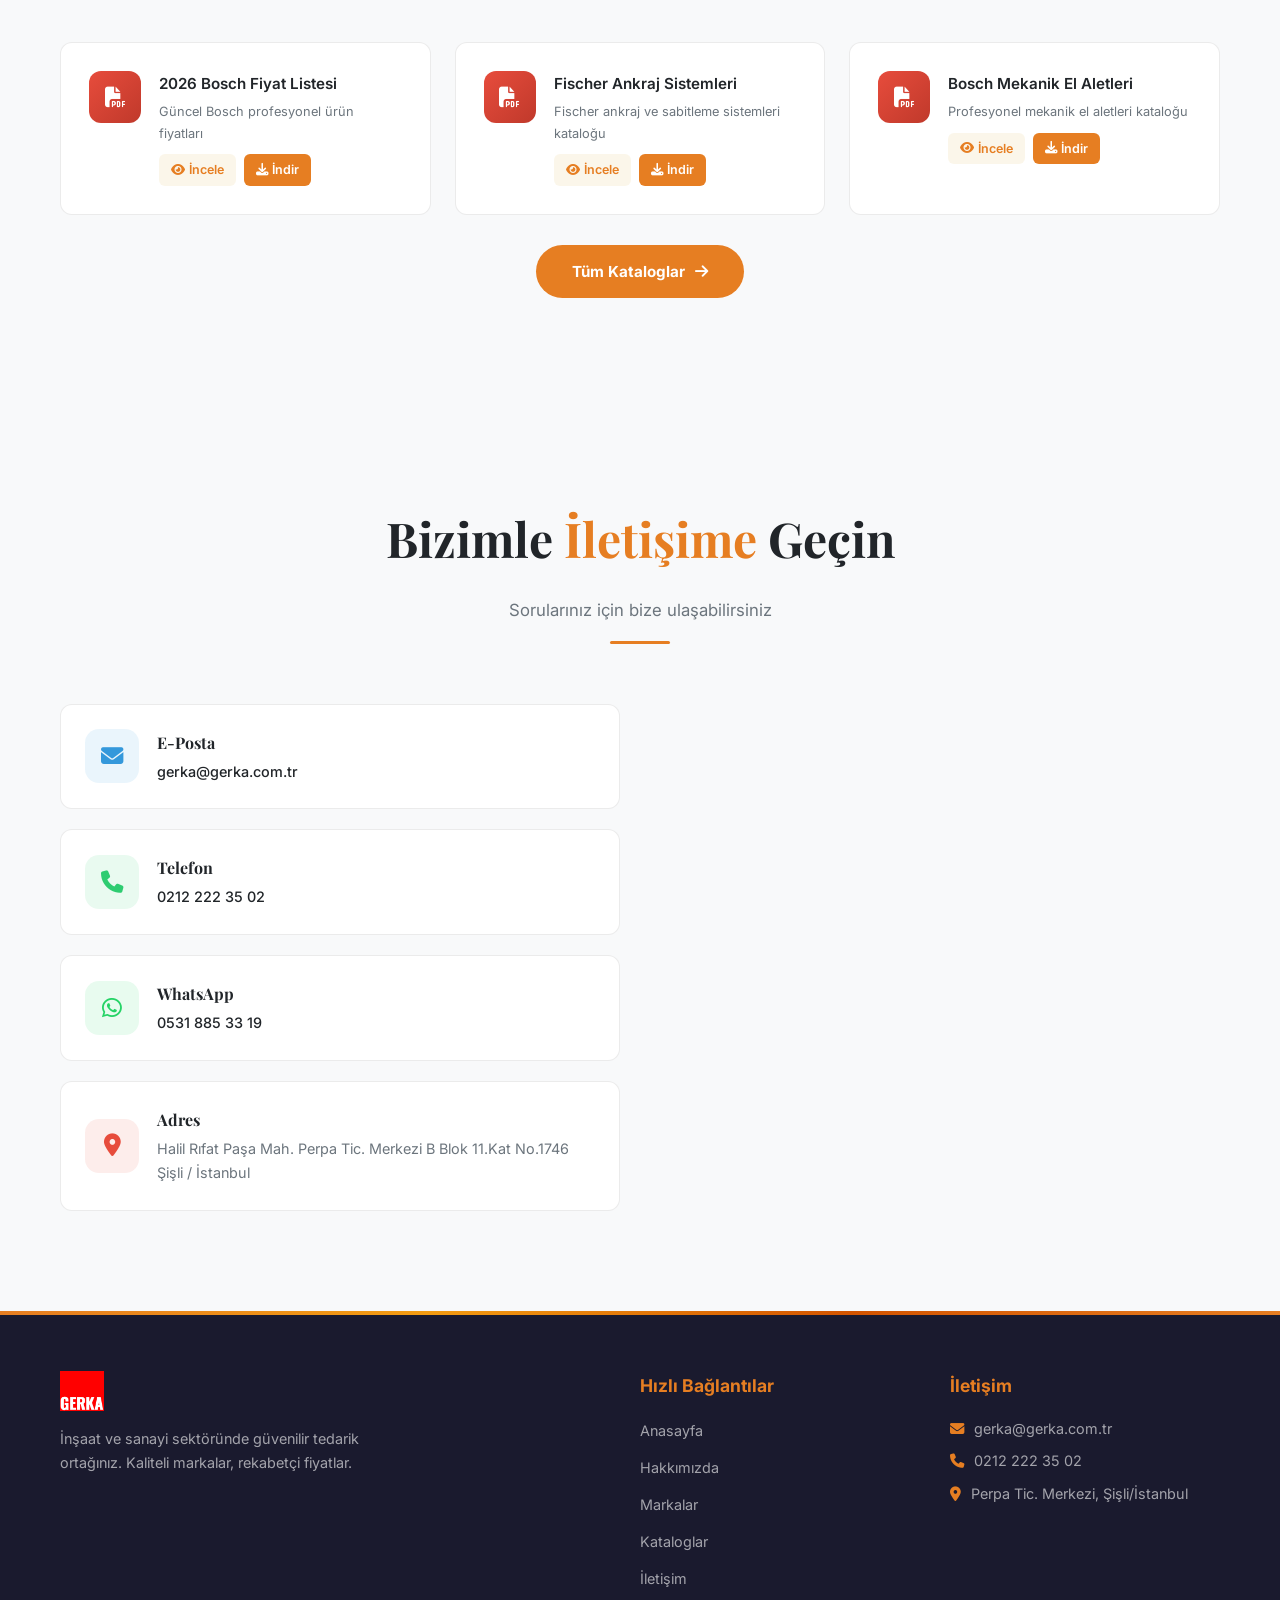
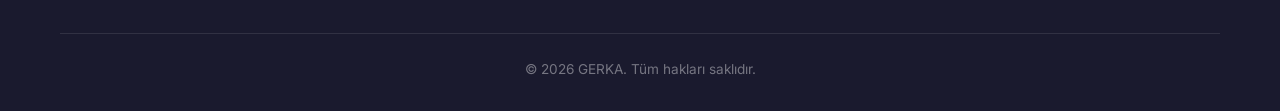
==== commit 9f6bc651: "feat: Add Tekno and Mutlusan brands, upload Mutlusan and Izeltas catalogs" ====
--- a/index.html
+++ b/index.html
@@ -196,6 +196,8 @@
         <div class="brand-item"><img src="img/markalar/askaynak.jpg" alt="Askaynak"></div>
         <div class="brand-item"><img src="img/markalar/geka.png" alt="Geka"></div>
         <div class="brand-item"><img src="img/markalar/Unı-t.png" alt="Uni-T"></div>
+        <div class="brand-item"><img src="img/markalar/Tekno.jpg" alt="Tekno"></div>
+        <div class="brand-item"><img src="img/markalar/mutlusan.png" alt="Mutlusan"></div>
         <!-- Duplicate for seamless loop -->
         <div class="brand-item"><img src="img/markalar/Fischer.png" alt="Fischer"></div>
         <div class="brand-item"><img src="img/markalar/bosch.png" alt="Bosch"></div>
@@ -214,6 +216,8 @@
         <div class="brand-item"><img src="img/markalar/askaynak.jpg" alt="Askaynak"></div>
         <div class="brand-item"><img src="img/markalar/geka.png" alt="Geka"></div>
         <div class="brand-item"><img src="img/markalar/Unı-t.png" alt="Uni-T"></div>
+        <div class="brand-item"><img src="img/markalar/Tekno.jpg" alt="Tekno"></div>
+        <div class="brand-item"><img src="img/markalar/mutlusan.png" alt="Mutlusan"></div>
       </div>
     </div>
     <div class="container" style="text-align:center;">
@@ -289,7 +293,7 @@
           <div class="why-us-icon">
             <i class="fas fa-award"></i>
           </div>
-          <div class="why-us-number">17+</div>
+          <div class="why-us-number">19+</div>
           <h3>Dünya Markası</h3>
           <p>Fischer, Bosch, Hilti gibi dünyaca ünlü markaların yetkili distribütörü olarak kaliteyi sunuyoruz.</p>
         </div>
@@ -322,7 +326,7 @@
         </div>
         <div class="why-us-stat-divider"></div>
         <div class="why-us-stat fade-in">
-          <div class="why-us-stat-number" data-target="17">0</div>
+          <div class="why-us-stat-number" data-target="19">0</div>
           <div class="why-us-stat-label">Marka Partneri</div>
         </div>
       </div>
